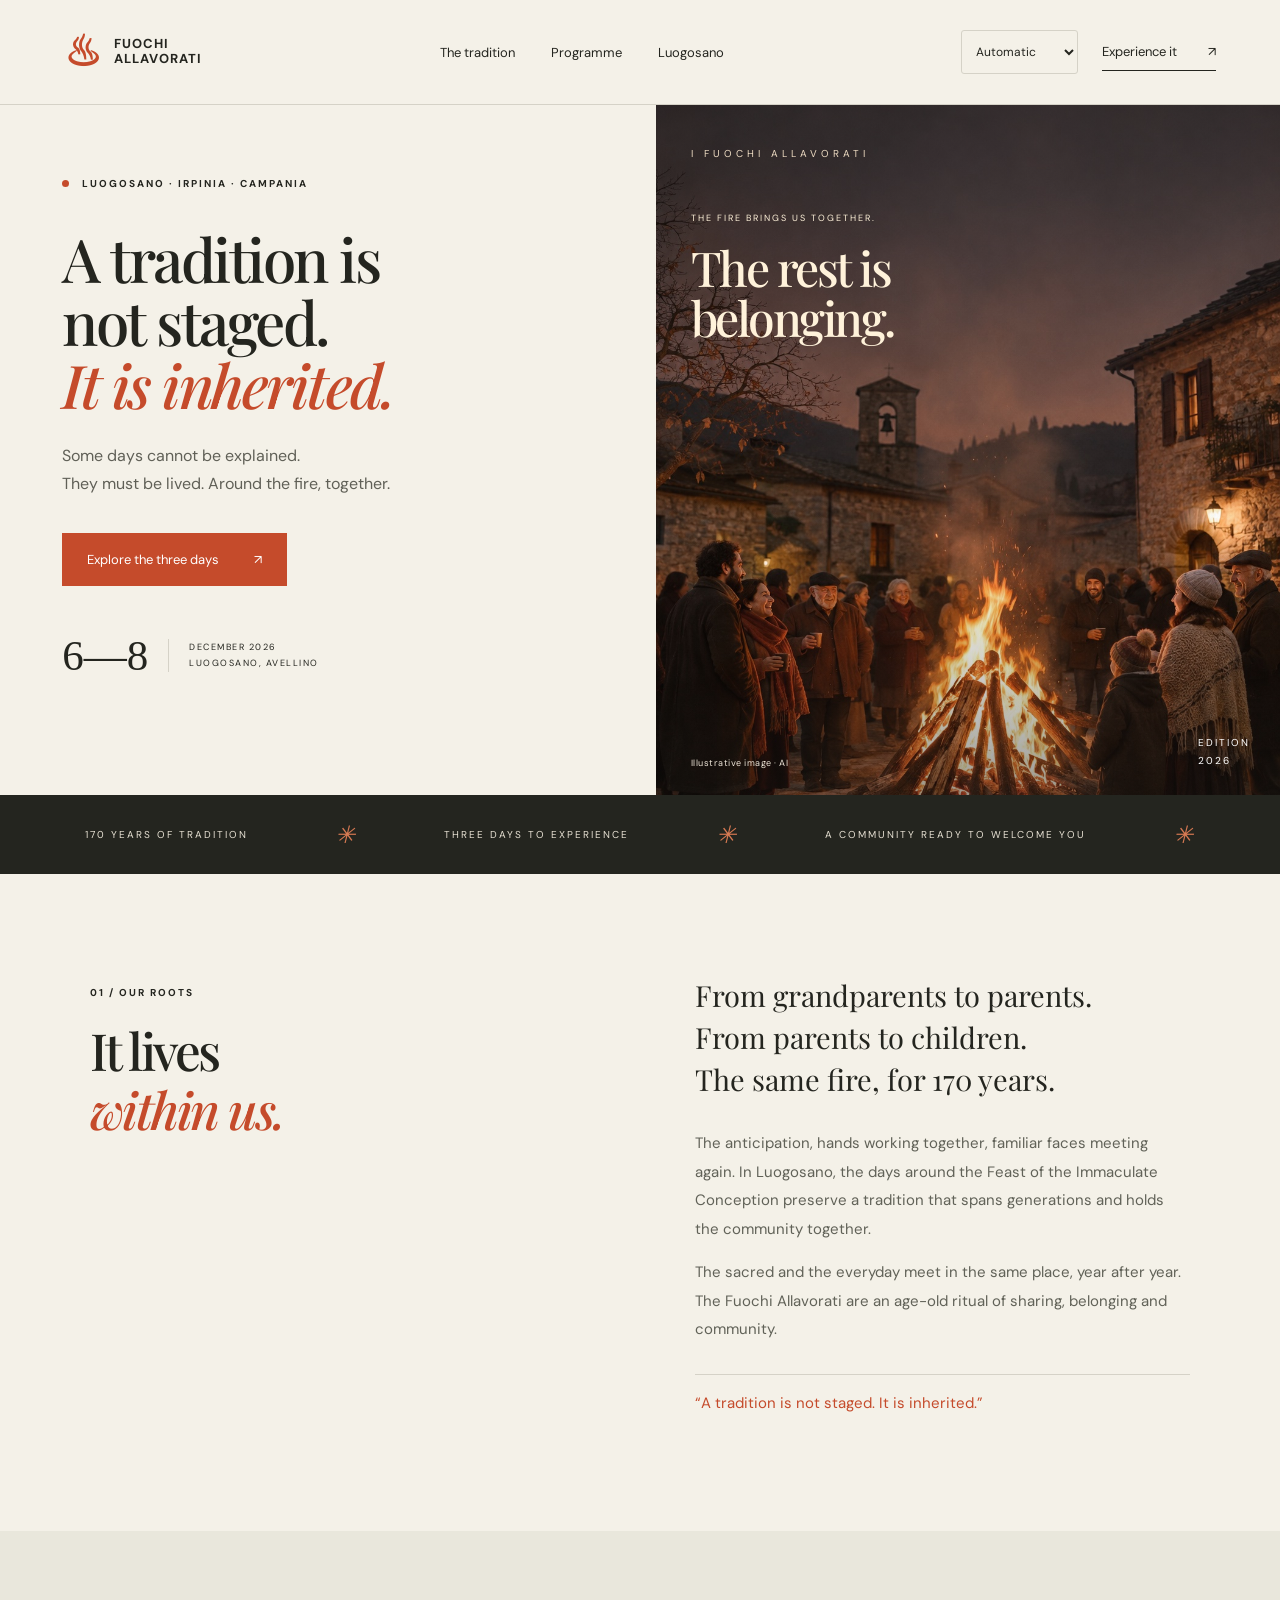
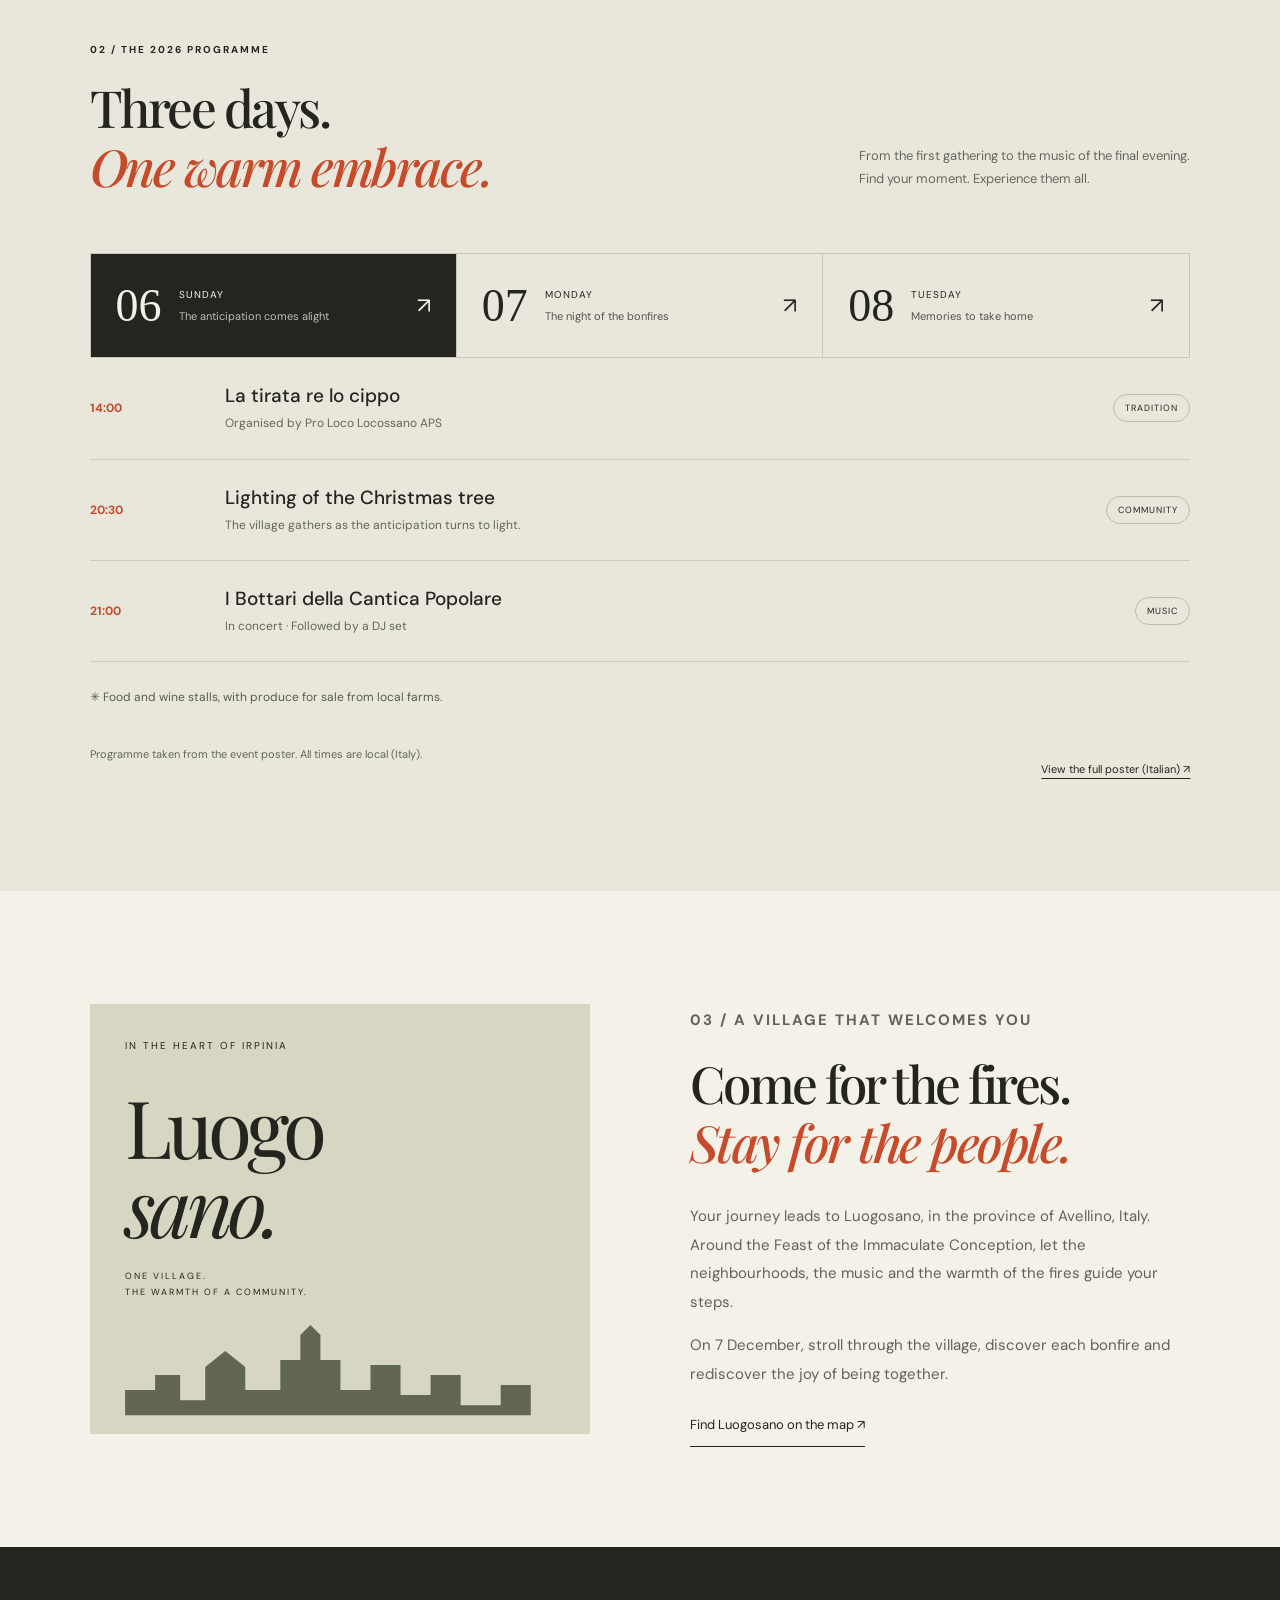
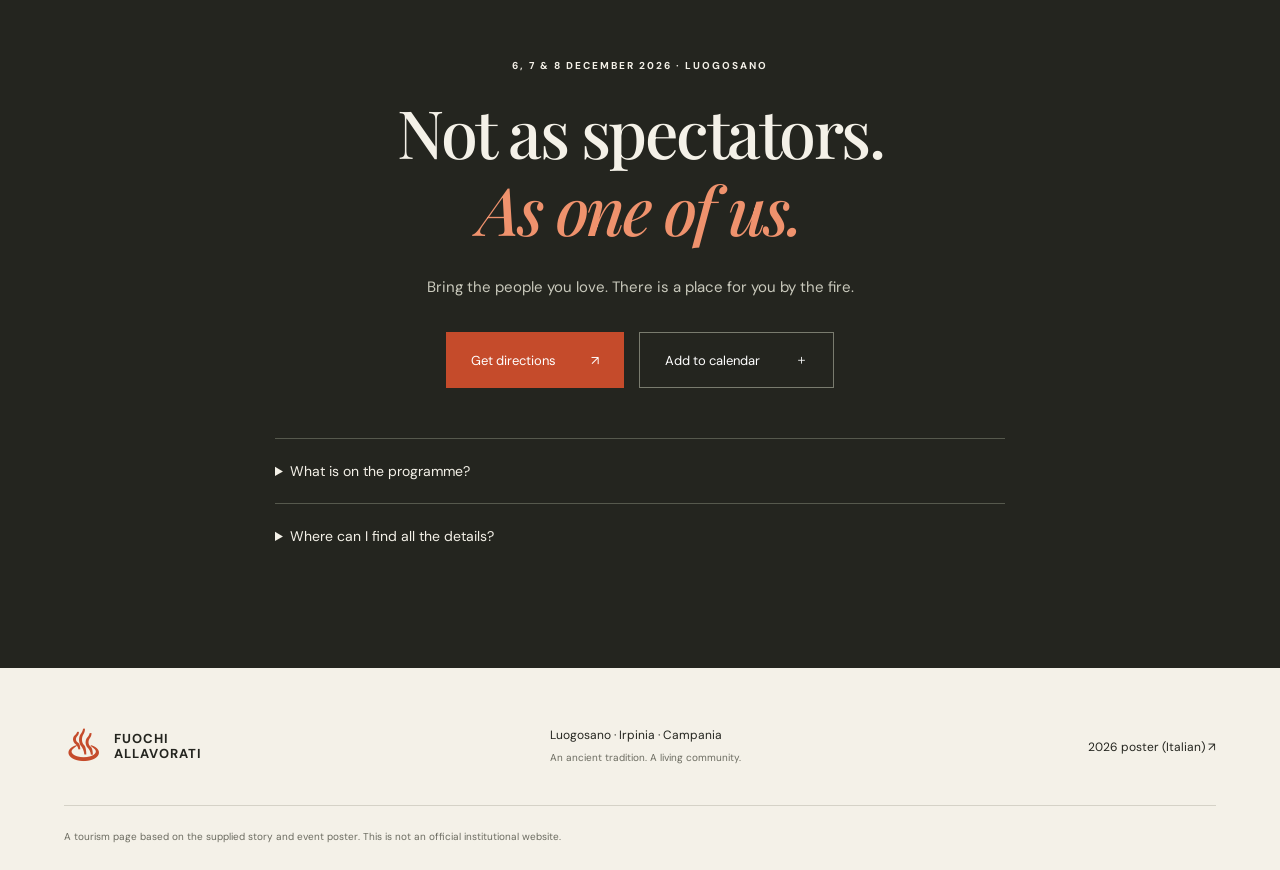
==== index.html @ 6f750cdb "Add complete bilingual Fuochi Allavorati website" ====
<!doctype html>
<html lang="it">
<head>
<meta charset="UTF-8"><meta name="viewport" content="width=device-width,initial-scale=1">
<title>Fuochi Allavorati — Luogosano, 6–8 dicembre 2026</title>
<meta name="description" content="Non da spettatori. Da parte di noi. Vivi i Fuochi Allavorati a Luogosano, dal 6 all’8 dicembre 2026. Scopri il rito e il programma.">
<meta name="theme-color" content="#201f19">
<link rel="stylesheet" href="style.css">
</head>
<body>
<a class="skip" href="#programma">Vai al programma</a>
<header><a class="brand" href="#" aria-label="Fuochi Allavorati, inizio"><span class="flame">♨</span><span>FUOCHI<br>ALLAVORATI</span></a><nav aria-label="Navigazione principale"><a href="#rito">Il rito</a><a href="#programma">Il programma</a><a href="#luogosano">Luogosano</a></nav><div class="header-actions"><label class="language-label"><span class="sr-only">Lingua del sito</span><select id="language" aria-label="Lingua del sito"><option value="auto">Automatico</option><option value="it" lang="it">Italiano</option><option value="en" lang="en">English</option></select></label><a class="nav-cta" href="#visita">Vieni a viverli <span>↗</span></a></div></header>
<main>
<section class="hero">
<div class="hero-copy"><p class="eyebrow"><span class="dot"></span> LUOGOSANO · IRPINIA · CAMPANIA</p><h1>Un rito non<br>si organizza.<br><em>Si eredita.</em></h1><p class="intro">Ci sono giorni che non si spiegano.<br>Si vivono. Intorno al fuoco, insieme.</p><a class="button" href="#programma">Scopri i tre giorni <span>↗</span></a><div class="hero-date"><b>6—8</b><span>DICEMBRE 2026<br>LUOGOSANO, AVELLINO</span></div></div>
<div class="hero-art" role="img" aria-label="Scena evocativa generata con IA: una comunità riunita intorno a un falò al crepuscolo"><div class="art-image"></div><div class="art-shade"></div><span class="art-label">I FUOCHI ALLAVORATI</span><div class="art-caption"><span>IL FUOCO CI RIUNISCE.</span><p>Il resto è<br>appartenenza.</p></div><span class="art-credit">Immagine evocativa · IA</span><span class="art-number">EDIZIONE<br>2026</span></div>
</section>
<div class="ribbon"><span>170 ANNI DI TRADIZIONE</span><i>✳</i><span>TRE GIORNI DA VIVERE</span><i>✳</i><span>UNA COMUNITÀ CHE TI ASPETTA</span><i>✳</i></div>
<section class="story section" id="rito"><div><p class="eyebrow">01 / LE NOSTRE RADICI</p><h2>È scritto<br><em>dentro di noi.</em></h2></div><div class="story-text"><p class="lead">Dai nonni ai padri.<br>Dai padri ai figli.<br>Da 170 anni, lo stesso fuoco.</p><p>L’attesa, le mani che lavorano insieme, gli sguardi che si ritrovano. A Luogosano, i giorni dell’Immacolata custodiscono un rito che attraversa le generazioni e tiene unita la comunità.</p><p>Sacro e profano si incontrano, ogni anno, nello stesso posto. I Fuochi Allavorati sono un rituale antico di condivisione, di appartenenza, di comunità.</p><blockquote>«Un rito non si organizza. Si eredita.»</blockquote></div></section>
<section class="program section" id="programma"><div class="section-head"><div><p class="eyebrow">02 / IL PROGRAMMA 2026</p><h2>Tre giorni.<br><em>Un solo abbraccio.</em></h2></div><p>Dal primo gesto alla musica dell’ultima sera.<br>Trova il tuo momento, vivili tutti.</p></div>
<div class="tabs" role="tablist" aria-label="Giorni del programma"><button role="tab" aria-selected="true" id="tab-6" aria-controls="day-6" tabindex="0" data-day="6"><b>06</b><span>DOMENICA<br><small>L’attesa si accende</small></span><i>↗</i></button><button role="tab" aria-selected="false" id="tab-7" aria-controls="day-7" tabindex="-1" data-day="7"><b>07</b><span>LUNEDÌ<br><small>La notte dei fuochi</small></span><i>↗</i></button><button role="tab" aria-selected="false" id="tab-8" aria-controls="day-8" tabindex="-1" data-day="8"><b>08</b><span>MARTEDÌ<br><small>Ricordi da portare via</small></span><i>↗</i></button></div>
<div class="day" id="day-6" role="tabpanel" aria-labelledby="tab-6"><div class="event"><time>14:00</time><div><h3>La tirata re lo cippo</h3><p>A cura della Pro Loco Locossano APS</p></div><span>TRADIZIONE</span></div><div class="event"><time>20:30</time><div><h3>Accensione dell’Albero</h3><p>Il paese si ritrova, l’attesa si fa luce.</p></div><span>COMUNITÀ</span></div><div class="event"><time>21:00</time><div><h3>I Bottari della Cantica Popolare</h3><p>In concerto · A seguire DJ set</p></div><span>MUSICA</span></div><p class="program-note">✳ Stand enogastronomici e punti vendita delle aziende agricole del territorio.</p></div>
<div class="day" id="day-7" role="tabpanel" aria-labelledby="tab-7" hidden><div class="event"><time>LA SERA</time><div><h3>La notte dei fuochi</h3><p>Per tutta la serata fuochi accesi nei rioni. Passeggia per il paese e scoprili, uno per uno.</p></div><span>IL RITO</span></div><div class="event"><time>ITINERANTE</time><div><h3>La musica incontra il fuoco</h3><p>Due gruppi di musica popolare itinerante tra i fuochi.</p></div><span>MUSICA</span></div></div>
<div class="day" id="day-8" role="tabpanel" aria-labelledby="tab-8" hidden><div class="event"><time>NELLA GIORNATA</time><div><h3>Contest fotografico sui Fuochi Allavorati</h3><p>A cura della Pro Loco Luogosano APS · Orario non indicato in locandina.</p></div><span>FOTOGRAFIA</span></div><div class="event"><time>18:30</time><div><h3>Musica live</h3><p>Piazza A. De Gasperi</p></div><span>MUSICA</span></div></div>
<div class="program-bottom"><span>Programma tratto dalla locandina dell’evento.</span><a href="fuochi.jpg" target="_blank" rel="noopener">Guarda la locandina completa ↗</a></div></section>
<section class="place section" id="luogosano"><div class="place-mark"><span>NEL CUORE DELL’IRPINIA</span><div>Luogo<span>sano.</span></div><p>UN PAESE.<br>IL CALORE DI UNA COMUNITÀ.</p><svg viewBox="0 0 500 110" aria-hidden="true"><path d="M0 90L35 90 35 65 65 65 65 50 90 50 90 75 115 75 115 42 135 26 155 42 155 65 190 65 190 35 210 35 210 10 220 0 230 10 230 35 250 35 250 65 280 65 280 40 310 40 310 70 340 70 340 50 370 50 370 80 410 80 410 60 440 60 440 90 500 90"/></svg></div><div><p class="eyebrow">03 / IL PAESE CHE TI ACCOGLIE</p><h2>Vieni per i fuochi.<br><em>Resta per noi.</em></h2><p>Il tuo viaggio ha una destinazione: Luogosano, in provincia di Avellino. Nei giorni dell’Immacolata, lascia che siano i rioni, la musica e il calore dei fuochi a guidare i tuoi passi.</p><p>Il 7 dicembre passeggia per il paese, incontra i fuochi uno per uno e ritrova il piacere di stare insieme.</p><a class="text-link" href="https://www.google.com/maps/search/?api=1&query=Luogosano+Avellino+Italia" target="_blank" rel="noopener">Trova Luogosano sulla mappa ↗</a></div></section>
<section class="visit section" id="visita"><p class="eyebrow">6, 7 E 8 DICEMBRE 2026 · LUOGOSANO</p><h2>Non da spettatori.<br><em>Da parte di noi.</em></h2><p>Porta chi ami. Al fuoco, c’è posto anche per te.</p><div class="visit-actions"><a class="button" href="https://www.google.com/maps/dir/?api=1&destination=Luogosano+Avellino+Italia" target="_blank" rel="noopener">Come arrivare <span>↗</span></a><a class="button secondary" href="fuochi-allavorati.ics" download>Aggiungi al calendario <span>＋</span></a></div><details><summary>Cosa trovo nel programma?</summary><p>Il 6 dicembre: tirata re lo cippo, accensione dell’Albero, concerto, DJ set e stand enogastronomici. Il 7: fuochi nei rioni e musica itinerante. L’8: contest fotografico e musica live alle 18:30 in Piazza A. De Gasperi.</p></details><details><summary>Dove posso leggere tutti i dettagli?</summary><p>Consulta la <a href="fuochi.jpg" target="_blank" rel="noopener">locandina completa</a>. Indicazioni su parcheggi, accessibilità, eventuali costi e modalità del contest non sono riportate nel materiale disponibile.</p></details></section>
</main><footer><a class="brand" href="#"><span class="flame">♨</span><span>FUOCHI<br>ALLAVORATI</span></a><p>Luogosano · Irpinia · Campania<br><small>Un rito antico. Una comunità viva.</small></p><a href="fuochi.jpg" target="_blank" rel="noopener">Locandina 2026 ↗</a><small class="credits">Pagina di promozione turistica basata sul racconto e sulla locandina forniti. Non è un sito istituzionale.</small></footer>
<script src="i18n.js"></script><script src="app.js"></script></body></html>
---- style.css ----
@import url('https://fonts.googleapis.com/css2?family=DM+Sans:wght@400;500;600;700&family=Playfair+Display:ital,wght@0,500;0,600;0,700;1,500;1,600&display=swap');
:root{--paper:#f4f1e8;--ink:#24251f;--orange:#c54b2b;--line:#d5d2c7}*{box-sizing:border-box}html{scroll-behavior:smooth;scroll-padding-top:30px}body{margin:0;background:var(--paper);color:var(--ink);font-family:'DM Sans',sans-serif}a{color:inherit;text-decoration:none}button{font:inherit}a,button,summary{-webkit-tap-highlight-color:transparent}a:focus-visible,button:focus-visible,summary:focus-visible{outline:3px solid var(--orange);outline-offset:6px}header{height:105px;padding:0 5%;display:flex;align-items:center;justify-content:space-between;border-bottom:1px solid var(--line)}.brand{display:flex;gap:11px;align-items:center;font-size:13px;font-weight:700;line-height:1.15;letter-spacing:1px}.flame{font-size:42px;font-family:serif;color:var(--orange)}nav{display:flex;gap:36px;font-size:13px}.nav-cta{font-size:13px;border-bottom:1px solid var(--ink);padding:10px 0}.nav-cta span{margin-left:28px}.hero{display:grid;grid-template-columns:1.05fr 1fr;min-height:690px}.hero-copy{padding:60px 8% 35px 9.5%}.eyebrow{font-size:10px;letter-spacing:2px;font-weight:700;line-height:1.7}.dot{display:inline-block;width:7px;height:7px;background:var(--orange);border-radius:50%;margin-right:9px}h1,h2,.art-caption p{font-family:'Playfair Display',Georgia,serif;font-weight:500;letter-spacing:-2.5px}h1{font-size:clamp(55px,5.5vw,86px);line-height:1.05;margin:35px 0 26px}em{font-weight:500;color:var(--orange)}.intro{font-size:16px;line-height:1.7;color:#606057}.button{display:inline-flex;justify-content:space-between;align-items:center;gap:35px;background:var(--orange);color:#fff;padding:18px 25px;font-size:13px;margin-top:20px;transition:background .2s,transform .2s}.button:hover{background:#a63c21;transform:translateY(-2px)}.hero-date{display:flex;gap:20px;align-items:center;margin-top:48px}.hero-date b{font-family:Georgia,serif;font-weight:400;font-size:43px;line-height:1}.hero-date span{font-size:9px;letter-spacing:1.5px;line-height:1.8;border-left:1px solid var(--line);padding-left:20px}.hero-art{position:relative;overflow:hidden;background:#1b0808;min-height:650px}.art-image{position:absolute;inset:0;background-image:url('fuochi.jpg');background-size:auto 180%;background-position:100% 85%;transform:scale(1.04)}.art-shade{position:absolute;inset:0;background:linear-gradient(180deg,rgba(22,8,5,.94) 0%,rgba(22,8,5,.2) 38%,transparent 60%,rgba(22,8,5,.7) 100%)}.art-label{position:absolute;top:42px;left:35px;color:#eddbc2;letter-spacing:4px;font-size:10px}.art-caption{position:absolute;top:100px;left:35px;color:#fff2da}.art-caption>span{font-size:9px;letter-spacing:2px}.art-caption p{font-size:48px;line-height:1.05;margin:16px 0}.art-number{position:absolute;bottom:30px;right:30px;font-size:10px;line-height:1.8;letter-spacing:2px;color:#fff}.ribbon{background:var(--ink);color:#e7e1d3;display:flex;justify-content:space-around;align-items:center;padding:24px 4%;font-size:10px;letter-spacing:2px;gap:20px}.ribbon i{font-size:24px;color:#d87a53}.section{padding:100px 7%}h2{font-size:clamp(40px,4vw,60px);line-height:1.15;margin:20px 0 30px}.story{display:grid;grid-template-columns:1fr 1fr;gap:10%}.story-text{max-width:530px}.story-text p,.place p{font-size:15px;line-height:1.9;color:#616258}.story-text .lead{font-family:'Playfair Display',Georgia,serif;font-size:29px;line-height:1.45;color:var(--ink);margin-top:0}blockquote{font-size:15px;margin:30px 0 0;padding:18px 0;border-top:1px solid var(--line);color:var(--orange)}.program{background:#e9e7dc}.section-head{display:flex;justify-content:space-between;align-items:flex-end;gap:30px}.section-head>p{font-size:13px;line-height:1.8;color:#66685e;margin-bottom:35px}.tabs{display:grid;grid-template-columns:repeat(3,1fr);margin-top:28px;border:1px solid #c9c9bb}.tabs button{cursor:pointer;border:0;border-right:1px solid #c9c9bb;background:transparent;display:flex;text-align:left;align-items:center;padding:25px;gap:17px;color:var(--ink)}.tabs button:last-child{border-right:0}.tabs button[aria-selected=true]{background:var(--ink);color:var(--paper)}.tabs b{font-family:Georgia,serif;font-size:46px;font-weight:400}.tabs span{font-size:10px;line-height:2;letter-spacing:1px}.tabs small{font-size:11px;letter-spacing:0;opacity:.75}.tabs i{margin-left:auto;font-style:normal;font-size:22px}.day{min-height:315px}.event{display:grid;grid-template-columns:110px 1fr auto;gap:25px;padding:25px 0;border-bottom:1px solid #cbcec1;align-items:center}.event time{font-size:12px;color:var(--orange);font-weight:700}.event h3{font-size:19px;font-weight:500;margin:0 0 6px}.event p{font-size:12px;color:#62665a;margin:0;line-height:1.6}.event>span{font-size:9px;letter-spacing:1px;border:1px solid #babdad;padding:7px 11px;border-radius:30px}.program-note{font-size:12px;padding:15px 0;color:#555d4d}.program-bottom{display:flex;justify-content:space-between;font-size:11px;gap:20px;padding-top:15px;color:#62665a}.program-bottom a{color:var(--ink);text-decoration:underline;text-underline-offset:5px}.place{display:grid;grid-template-columns:1fr 1fr;gap:9%;align-items:center}.place-mark{background:#d6d6c3;padding:35px 35px 0;min-height:390px;display:flex;flex-direction:column;overflow:hidden}.place-mark>span{font-size:10px;letter-spacing:2px}.place-mark>div{font-family:'Playfair Display',Georgia,serif;font-size:80px;letter-spacing:-5px;line-height:.98;margin:35px 0 15px}.place-mark>div span{display:block;font-style:italic}.place-mark p{font-size:9px;line-height:1.8;letter-spacing:2px;color:var(--ink)}.place-mark svg{width:calc(100% + 70px);margin:15px -35px -1px;fill:#606650}.text-link{display:inline-block;font-size:13px;border-bottom:1px solid;padding:12px 0}.visit{background:var(--ink);color:var(--paper);text-align:center}.visit h2{font-size:clamp(45px,5.2vw,75px)}.visit h2 em{color:#ef926d}.visit>p:not(.eyebrow){font-size:15px;color:#c9c9bc}.visit-actions{display:flex;justify-content:center;gap:15px;margin-bottom:50px}.secondary{background:transparent;border:1px solid #797b6e}.secondary:hover{background:#3f4137}details{text-align:left;max-width:730px;margin:auto;border-top:1px solid #56594d;padding:20px 0}summary{cursor:pointer;font-size:14px}details p{font-size:13px;line-height:1.8;color:#c9c9bc}details a{text-decoration:underline}footer{padding:45px 5% 25px;display:flex;align-items:center;justify-content:space-between;flex-wrap:wrap;gap:25px}footer p{font-size:12px;line-height:1.8}footer small{color:#6b6b60;font-size:10px}footer>a:last-of-type{font-size:12px}.credits{flex-basis:100%;border-top:1px solid var(--line);padding-top:22px}.skip{position:absolute;top:-100px}.skip:focus{top:5px;z-index:10;background:white;padding:15px}[hidden]{display:none!important}@media(min-width:1600px){body{max-width:1600px;margin:auto}}@media(max-width:850px){header{height:85px}nav{gap:17px}.hero-copy{padding-top:40px}.hero-art{min-height:620px}.art-image{background-size:auto 155%}.art-caption p{font-size:37px}.section{padding:70px 6%}.tabs button{padding:18px 12px;gap:10px}.tabs b{font-size:34px}.tabs i{display:none}.place-mark>div{font-size:62px}.section-head>p{max-width:220px}.event{grid-template-columns:95px 1fr auto}}@media(max-width:600px){header{height:78px}.brand{font-size:10px}.flame{font-size:32px}nav{gap:15px;font-size:11px}nav a:last-child{display:none}.nav-cta{font-size:11px}.nav-cta span{margin-left:5px}.hero{grid-template-columns:1fr}.hero-copy{padding:35px 6%}.hero h1{font-size:61px;margin-top:23px}.hero-date{margin-top:30px}.hero-art{min-height:440px}.art-image{background-size:auto 245%;background-position:100% 84%}.art-label{top:25px;left:25px}.art-caption{top:65px;left:25px}.art-caption p{font-size:39px}.ribbon{flex-wrap:wrap;font-size:8px;gap:13px;padding:18px}.ribbon span:last-of-type,.ribbon i:last-child{display:none}.ribbon i{font-size:17px}.story,.place{grid-template-columns:1fr;gap:25px}.section{padding:55px 6%}.story-text .lead{font-size:26px}.section-head{display:block}.section-head>p{max-width:none;margin-bottom:20px}.tabs button{display:block;padding:13px 9px}.tabs b{display:block;font-size:32px}.tabs span{font-size:8px;letter-spacing:.5px}.tabs small{font-size:9px;line-height:1.4;display:inline-block}.event{grid-template-columns:75px 1fr;gap:14px}.event time{font-size:10px}.event h3{font-size:17px}.event>span{display:none}.program-bottom{display:block;line-height:2.5}.day{min-height:340px}.place-mark{min-height:350px}.place-mark>div{font-size:80px}.visit-actions{flex-direction:column;gap:0;align-items:center}.visit-actions .button{width:260px;margin-top:15px}.visit h2{font-size:43px}footer{gap:20px}footer p{font-size:10px}}@media(prefers-reduced-motion:reduce){html{scroll-behavior:auto}*{transition:none!important}}
/* Isola visivamente il fuoco nella parte fotografica della locandina. */
.art-image{inset:20% 0 0;background-size:auto 300%;background-position:100% 85%}.art-shade{background:linear-gradient(180deg,#1b0808 0%,rgba(27,8,8,.96) 20%,rgba(27,8,8,.25) 51%,transparent 72%,rgba(27,8,8,.45) 100%)}
@media(max-width:600px){.art-image{inset:0;background-size:auto 300%;background-position:100% 85%}}
/* Language control and touch-first responsive refinements. */
.sr-only{position:absolute;width:1px;height:1px;padding:0;margin:-1px;overflow:hidden;clip:rect(0,0,0,0);white-space:nowrap;border:0}
.header-actions{display:flex;align-items:center;gap:24px}.language-label select{font:inherit;font-size:12px;color:var(--ink);background:transparent;border:1px solid var(--line);border-radius:3px;min-height:44px;max-width:145px;padding:8px 25px 8px 10px;cursor:pointer}.language-label select:focus-visible{outline:3px solid var(--orange);outline-offset:3px}
header nav a{display:inline-flex;align-items:center;min-height:44px}.hero-copy,.hero-art,.story>div,.place>div{min-width:0}html[lang=en] h1{font-size:clamp(48px,4.7vw,73px)}.event time{overflow-wrap:anywhere}.event h3,.event p{overflow-wrap:break-word}.tabs button{min-height:92px}.tabs span{min-width:0}.program-bottom a,.text-link{min-height:44px;display:inline-flex;align-items:center}summary{min-height:44px;align-content:center}details{padding:10px 0}.credits{line-height:1.7}
@media(max-width:1050px){header{padding:0 4%;gap:18px}header nav{gap:20px}.header-actions{gap:15px}.hero-copy{padding-left:8%;padding-right:6%}.nav-cta span{margin-left:8px}.tabs button{padding:20px 14px}.tabs small{line-height:1.4;display:inline-block}.section-head>p{max-width:270px}}
@media(max-width:760px){header{height:auto;min-height:112px;display:grid;grid-template-columns:1fr auto;gap:0 12px;padding:12px 5% 0}header>.brand{grid-column:1;grid-row:1}header nav{grid-column:1 / -1;grid-row:2;justify-content:space-between;border-top:1px solid var(--line);margin-top:10px;gap:12px}header nav a{font-size:12px}header nav a:last-child{display:inline-flex}.header-actions{grid-column:2;grid-row:1}.header-actions .nav-cta{display:none}.language-label select{font-size:12px;max-width:145px}.hero{grid-template-columns:1fr}.hero-copy{padding:35px 6% 38px}.hero h1,html[lang=en] .hero h1{font-size:clamp(42px,8.7vw,65px);letter-spacing:-2px;margin-top:24px}.hero-art{min-height:400px}.art-image{inset:0;background-size:auto 300%;background-position:100% 85%}.art-caption{top:60px;left:6%}.art-label{left:6%;top:25px}.art-caption p{font-size:38px}.hero-date{margin-top:30px}.hero .button{min-height:52px}.intro{font-size:16px}.ribbon{font-size:9px;letter-spacing:1px}.story,.place{grid-template-columns:1fr;gap:25px}.section-head{display:block}.section-head>p{max-width:none}.place-mark{max-width:100%}.visit h2{font-size:clamp(36px,7vw,52px)}}
@media(max-width:600px){.hero-art{min-height:370px}.section{padding:52px 6%}h2{font-size:clamp(34px,8.5vw,48px);letter-spacing:-1.5px}.tabs button{padding:14px 8px;min-height:130px}.tabs span{font-size:9px;letter-spacing:.2px}.tabs small{font-size:11px;line-height:1.4;min-height:32px;margin-top:5px}.tabs b{font-size:32px}.event{grid-template-columns:72px minmax(0,1fr);gap:12px;padding:23px 0}.event p{font-size:14px;line-height:1.6}.event h3{font-size:18px;line-height:1.35}.event time{font-size:11px}.program-note{font-size:13px;line-height:1.7}.program-bottom{font-size:12px;line-height:1.7}.day{min-height:0}.story-text p,.place p{font-size:16px;line-height:1.8}.place-mark p{font-size:10px}.visit-actions .button{width:100%;max-width:350px;min-height:52px}.visit-actions{margin-bottom:35px}.visit>p:not(.eyebrow){line-height:1.7}summary{font-size:15px;line-height:1.5;padding:8px 0}details p{font-size:14px}footer>a:last-of-type{min-height:44px;display:flex;align-items:center}footer p{font-size:12px}.credits{font-size:11px}.art-number{bottom:22px}.hero-date span{font-size:10px}}
@media(max-width:360px){.hero h1,html[lang=en] .hero h1{font-size:40px}.ribbon{font-size:8px;gap:8px}.ribbon i{font-size:14px}.tabs small{font-size:10px}.tabs button{padding:12px 6px}.place-mark>div{font-size:68px}.art-caption p{font-size:34px}}
@media(max-width:600px){.program-bottom a{display:flex;width:fit-content;margin-top:8px}}
/* A dedicated, calm hero image replaces the enlarged event-poster crop. */
.hero-art{background:#292622}.art-image{inset:0;background-image:url('falo-comunita.jpg');background-size:cover;background-position:50% 70%;transform:none}.art-shade{background:linear-gradient(180deg,rgba(22,20,17,.38),rgba(22,20,17,.08) 43%,transparent 65%,rgba(22,20,17,.42))}.art-credit{position:absolute;bottom:25px;left:35px;color:#eee5d8;font-size:9px;letter-spacing:.5px;max-width:65%;line-height:1.5}.art-number{bottom:25px}
@media(max-width:760px){.hero-art{min-height:460px}.art-image{background-position:50% 83%}.art-shade{background:linear-gradient(180deg,rgba(22,20,17,.60),rgba(22,20,17,.10) 42%,transparent 65%,rgba(22,20,17,.45))}.art-credit{left:6%;bottom:20px}.art-number{bottom:20px}.art-caption{top:60px}.art-caption p{font-size:34px}}
@media(max-width:360px){.hero-art{min-height:420px}.art-caption p{font-size:31px}}
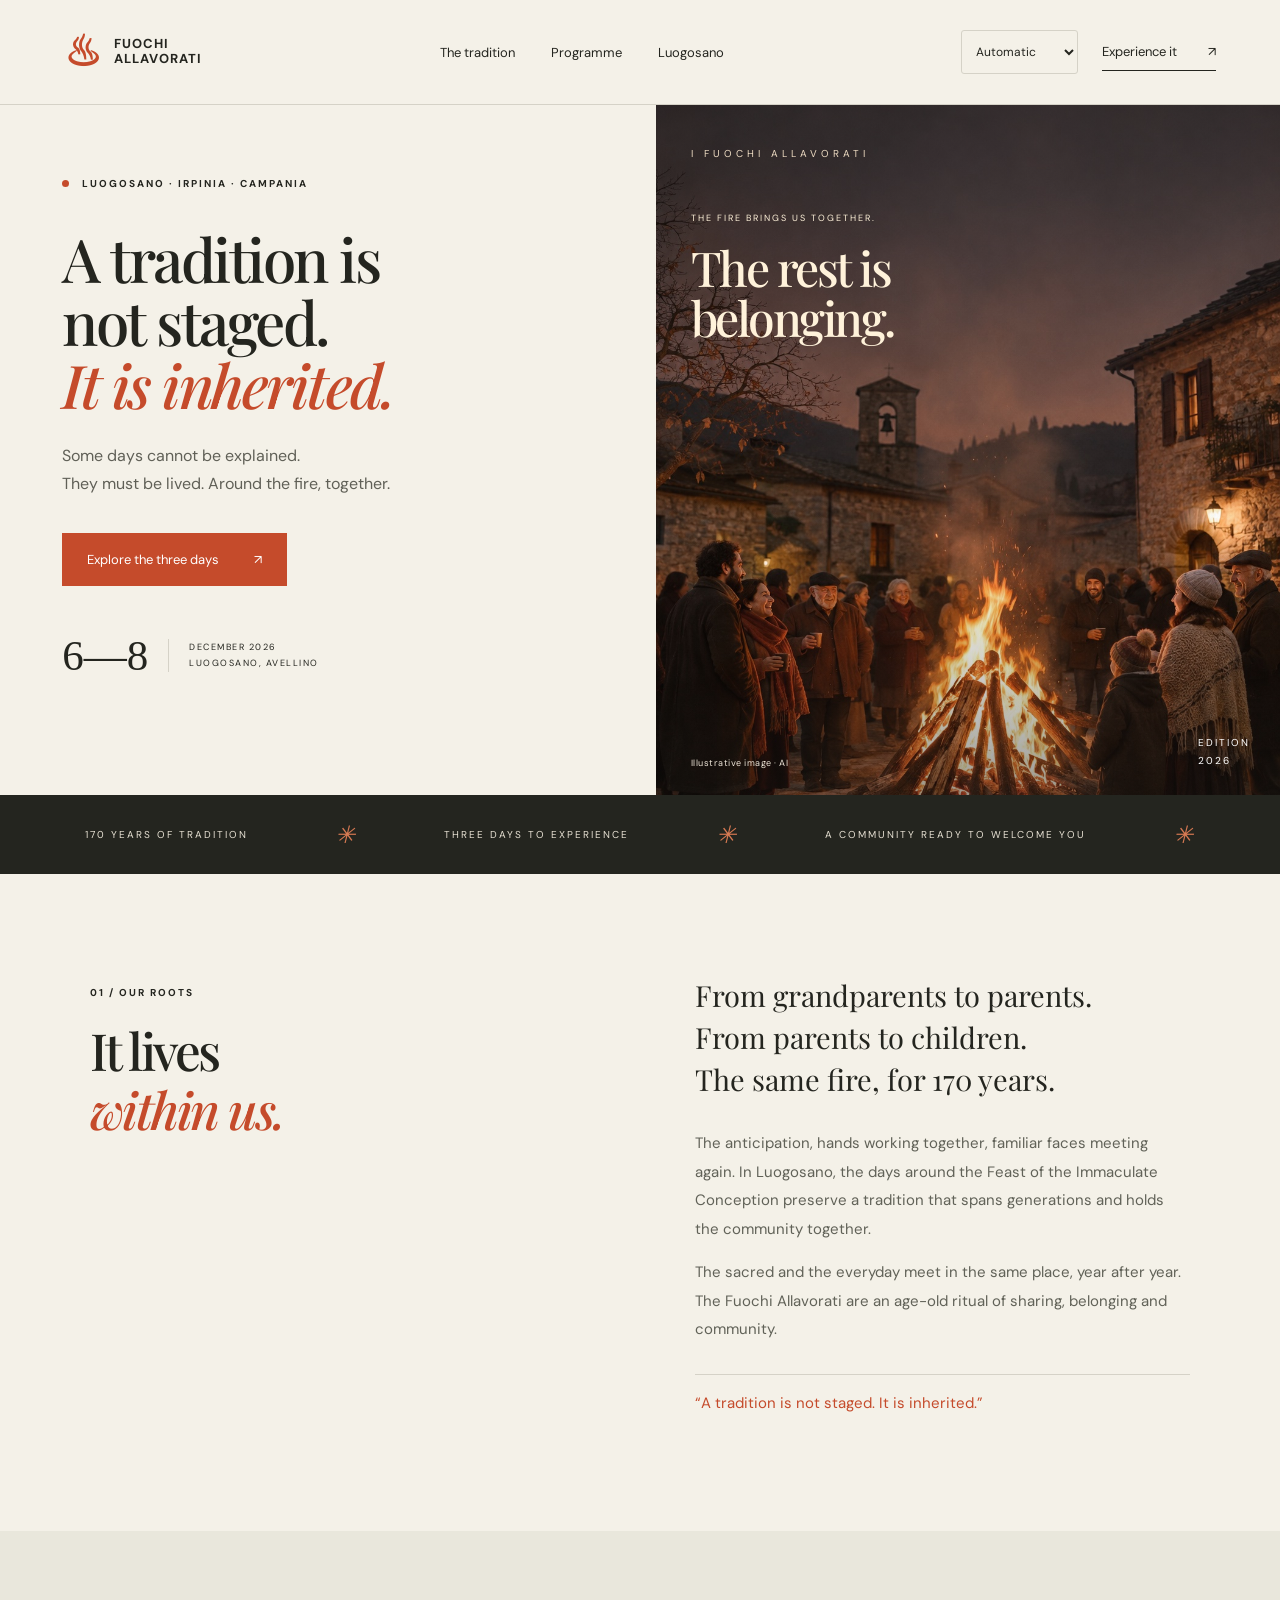
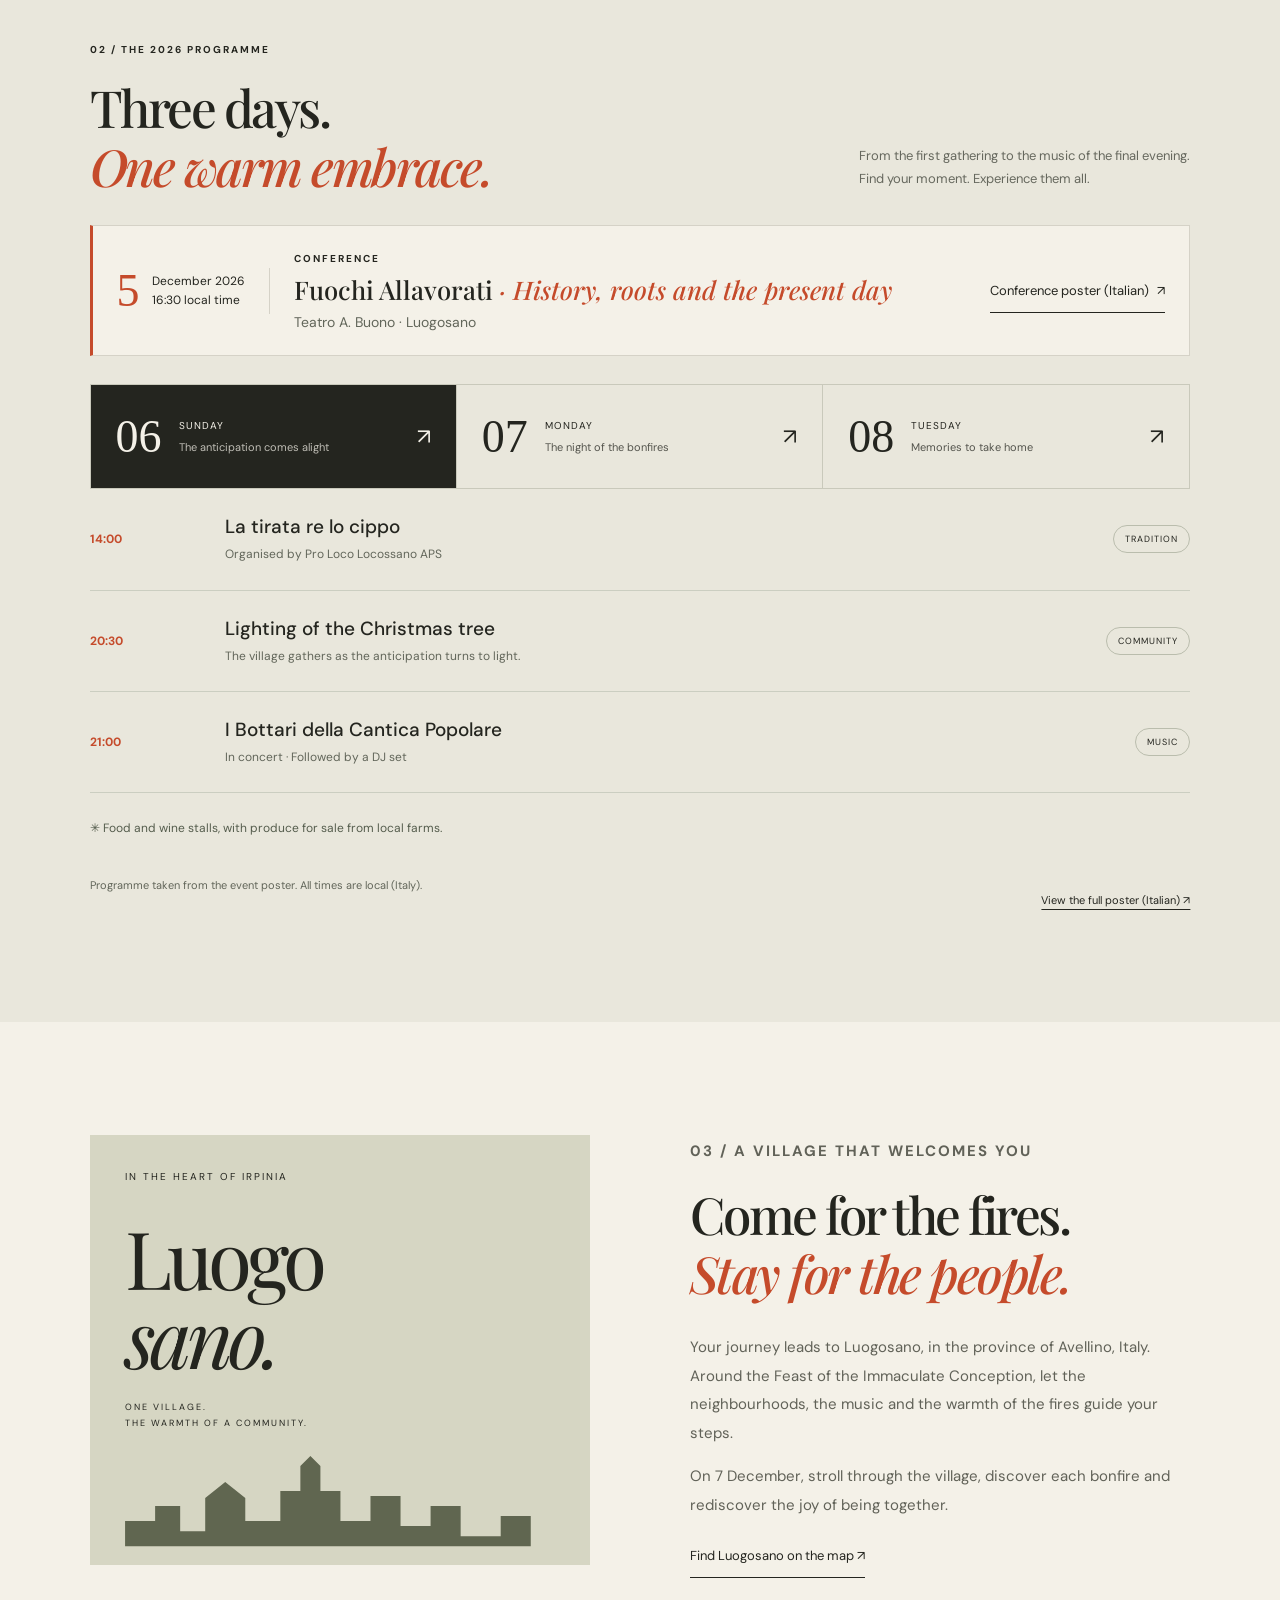
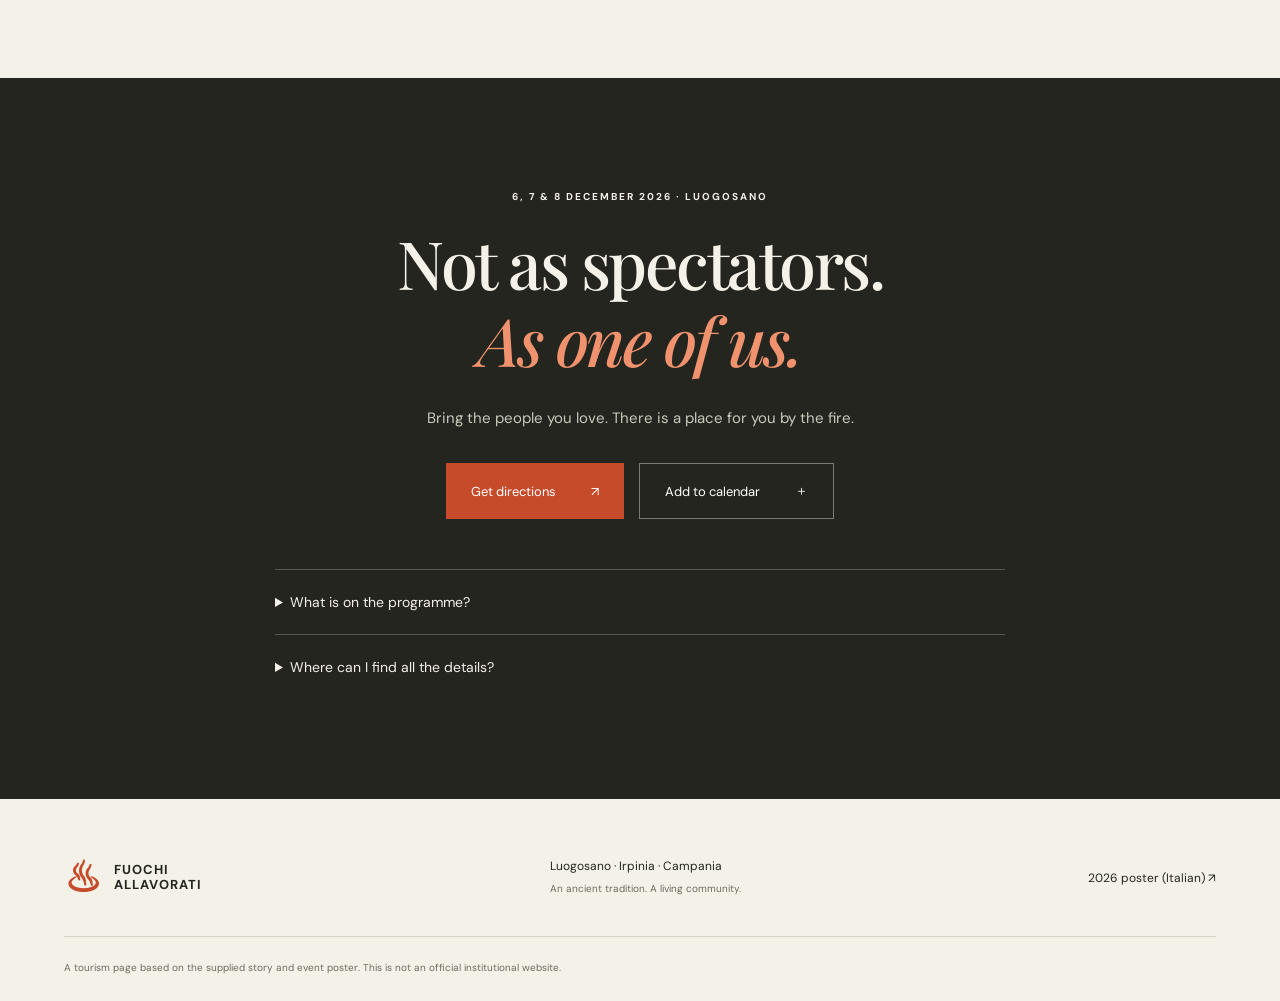
==== commit faed6543: "add convegno" ====
--- a/index.html
+++ b/index.html
@@ -18,6 +18,18 @@
 <div class="ribbon"><span>170 ANNI DI TRADIZIONE</span><i>✳</i><span>TRE GIORNI DA VIVERE</span><i>✳</i><span>UNA COMUNITÀ CHE TI ASPETTA</span><i>✳</i></div>
 <section class="story section" id="rito"><div><p class="eyebrow">01 / LE NOSTRE RADICI</p><h2>È scritto<br><em>dentro di noi.</em></h2></div><div class="story-text"><p class="lead">Dai nonni ai padri.<br>Dai padri ai figli.<br>Da 170 anni, lo stesso fuoco.</p><p>L’attesa, le mani che lavorano insieme, gli sguardi che si ritrovano. A Luogosano, i giorni dell’Immacolata custodiscono un rito che attraversa le generazioni e tiene unita la comunità.</p><p>Sacro e profano si incontrano, ogni anno, nello stesso posto. I Fuochi Allavorati sono un rituale antico di condivisione, di appartenenza, di comunità.</p><blockquote>«Un rito non si organizza. Si eredita.»</blockquote></div></section>
 <section class="program section" id="programma"><div class="section-head"><div><p class="eyebrow">02 / IL PROGRAMMA 2026</p><h2>Tre giorni.<br><em>Un solo abbraccio.</em></h2></div><p>Dal primo gesto alla musica dell’ultima sera.<br>Trova il tuo momento, vivili tutti.</p></div>
+<article class="conference" aria-labelledby="convegno">
+  <time class="conference-date" datetime="2026-12-05T16:30:00+01:00">
+    <span class="conference-day">5</span>
+    <span><span>Dicembre 2026</span><br><span>Ore 16:30</span></span>
+  </time>
+  <div>
+    <p class="eyebrow">CONVEGNO</p>
+    <h3 id="convegno">Fuochi Allavorati <em>· <span>Storia, radici e contemporaneità</span></em></h3>
+    <p class="conference-venue">Teatro A. Buono · Luogosano</p>
+  </div>
+  <a class="text-link" href="convegno.jpg" target="_blank" rel="noopener">Locandina del convegno <span aria-hidden="true">↗</span></a>
+</article>
 <div class="tabs" role="tablist" aria-label="Giorni del programma"><button role="tab" aria-selected="true" id="tab-6" aria-controls="day-6" tabindex="0" data-day="6"><b>06</b><span>DOMENICA<br><small>L’attesa si accende</small></span><i>↗</i></button><button role="tab" aria-selected="false" id="tab-7" aria-controls="day-7" tabindex="-1" data-day="7"><b>07</b><span>LUNEDÌ<br><small>La notte dei fuochi</small></span><i>↗</i></button><button role="tab" aria-selected="false" id="tab-8" aria-controls="day-8" tabindex="-1" data-day="8"><b>08</b><span>MARTEDÌ<br><small>Ricordi da portare via</small></span><i>↗</i></button></div>
 <div class="day" id="day-6" role="tabpanel" aria-labelledby="tab-6"><div class="event"><time>14:00</time><div><h3>La tirata re lo cippo</h3><p>A cura della Pro Loco Locossano APS</p></div><span>TRADIZIONE</span></div><div class="event"><time>20:30</time><div><h3>Accensione dell’Albero</h3><p>Il paese si ritrova, l’attesa si fa luce.</p></div><span>COMUNITÀ</span></div><div class="event"><time>21:00</time><div><h3>I Bottari della Cantica Popolare</h3><p>In concerto · A seguire DJ set</p></div><span>MUSICA</span></div><p class="program-note">✳ Stand enogastronomici e punti vendita delle aziende agricole del territorio.</p></div>
 <div class="day" id="day-7" role="tabpanel" aria-labelledby="tab-7" hidden><div class="event"><time>LA SERA</time><div><h3>La notte dei fuochi</h3><p>Per tutta la serata fuochi accesi nei rioni. Passeggia per il paese e scoprili, uno per uno.</p></div><span>IL RITO</span></div><div class="event"><time>ITINERANTE</time><div><h3>La musica incontra il fuoco</h3><p>Due gruppi di musica popolare itinerante tra i fuochi.</p></div><span>MUSICA</span></div></div>
--- a/style.css
+++ b/style.css
@@ -16,3 +16,49 @@
 .hero-art{background:#292622}.art-image{inset:0;background-image:url('falo-comunita.jpg');background-size:cover;background-position:50% 70%;transform:none}.art-shade{background:linear-gradient(180deg,rgba(22,20,17,.38),rgba(22,20,17,.08) 43%,transparent 65%,rgba(22,20,17,.42))}.art-credit{position:absolute;bottom:25px;left:35px;color:#eee5d8;font-size:9px;letter-spacing:.5px;max-width:65%;line-height:1.5}.art-number{bottom:25px}
 @media(max-width:760px){.hero-art{min-height:460px}.art-image{background-position:50% 83%}.art-shade{background:linear-gradient(180deg,rgba(22,20,17,.60),rgba(22,20,17,.10) 42%,transparent 65%,rgba(22,20,17,.45))}.art-credit{left:6%;bottom:20px}.art-number{bottom:20px}.art-caption{top:60px}.art-caption p{font-size:34px}}
 @media(max-width:360px){.hero-art{min-height:420px}.art-caption p{font-size:31px}}
+
+.conference {
+  display: grid;
+  grid-template-columns: auto minmax(0, 1fr) auto;
+  align-items: center;
+  gap: 24px;
+  padding: 24px;
+  background: var(--paper);
+  border: 1px solid var(--line);
+  border-left: 3px solid var(--orange);
+}
+.conference-date {
+  display: flex;
+  align-items: center;
+  gap: 12px;
+  padding-right: 24px;
+  border-right: 1px solid var(--line);
+  font-size: 12px;
+  line-height: 1.6;
+}
+.conference-day {
+  color: var(--orange);
+  font: 46px/1 Georgia, serif;
+}
+.conference .eyebrow { margin: 0 0 6px; }
+.conference h3 {
+  margin: 0;
+  font: 500 clamp(21px, 2vw, 28px)/1.25 'Playfair Display', Georgia, serif;
+}
+.conference-venue {
+  margin: 8px 0 0;
+  color: #62665a;
+  font-size: 14px;
+}
+.conference .text-link { gap: 8px; justify-self: start; }
+@media (max-width: 760px) {
+  .conference {
+    grid-template-columns: minmax(0, 1fr);
+    gap: 16px;
+    padding: 20px;
+  }
+  .conference-date {
+    padding: 0;
+    border: 0;
+  }
+}
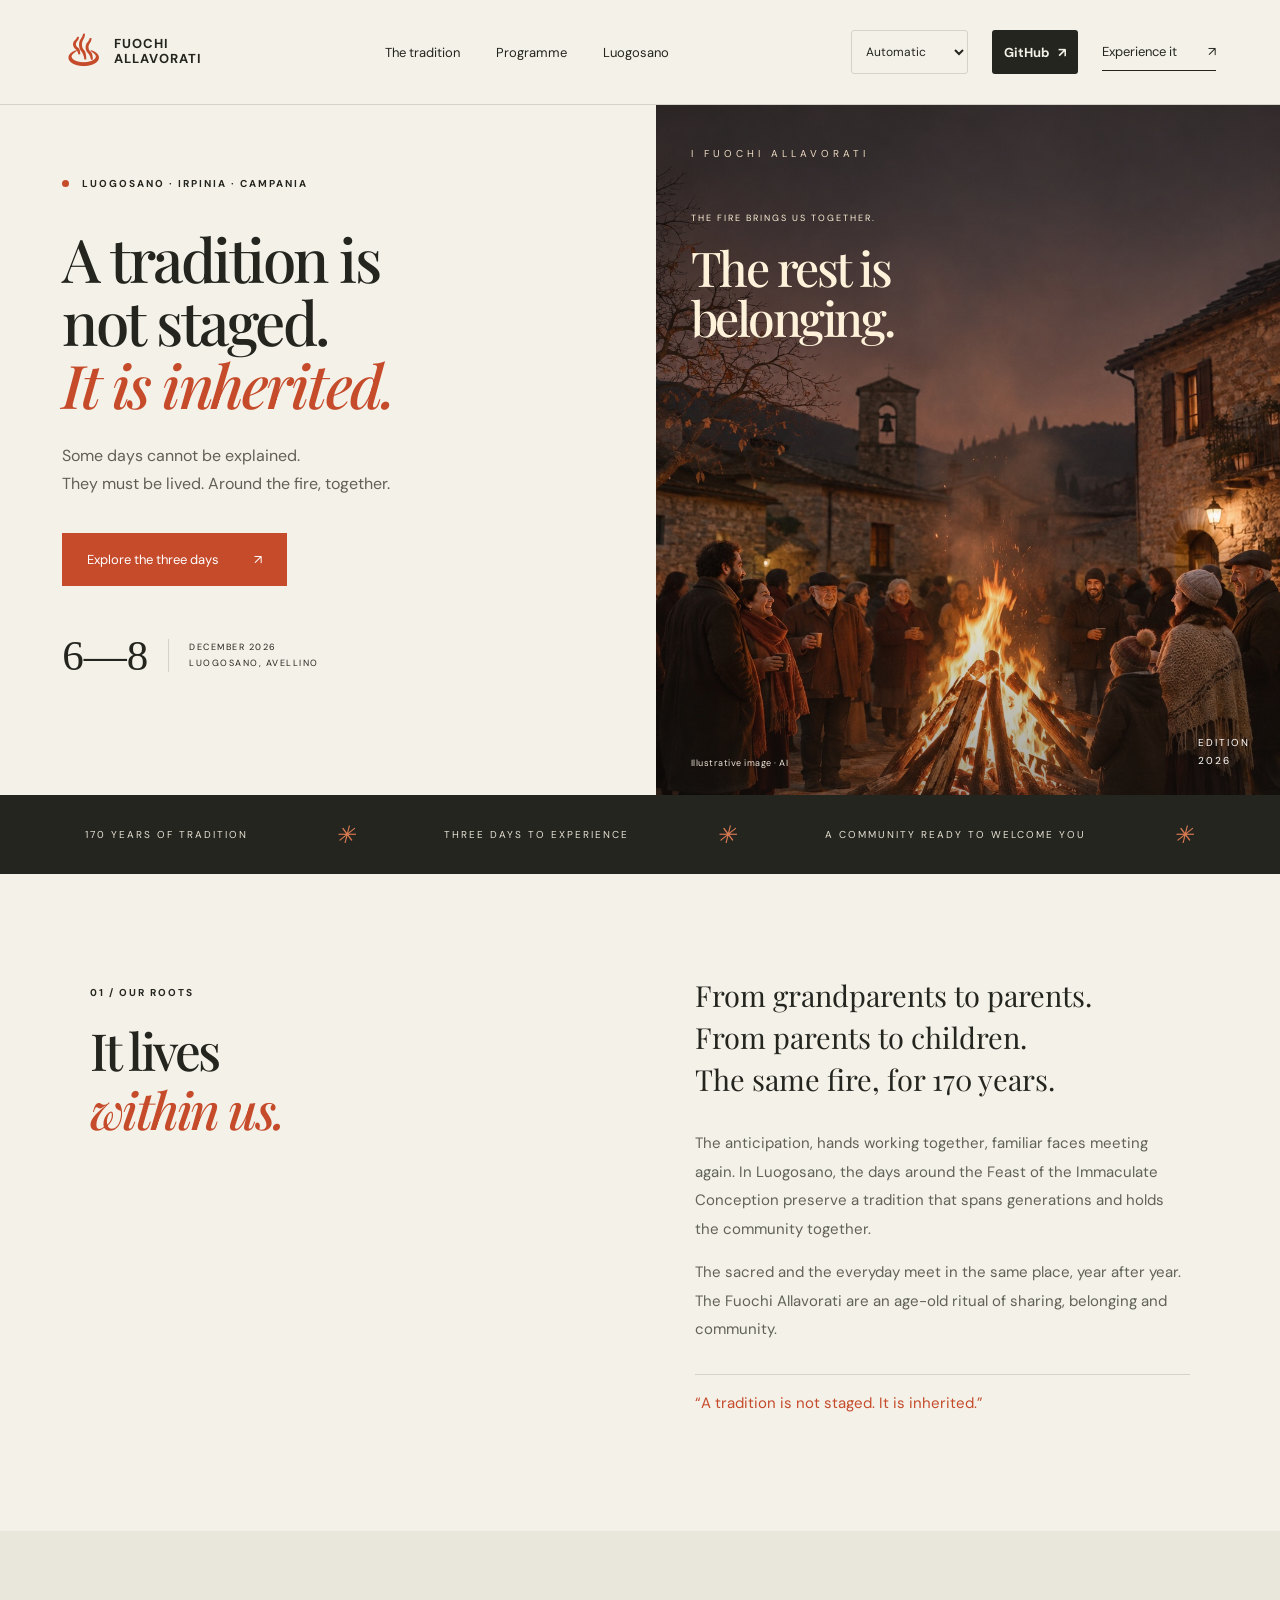
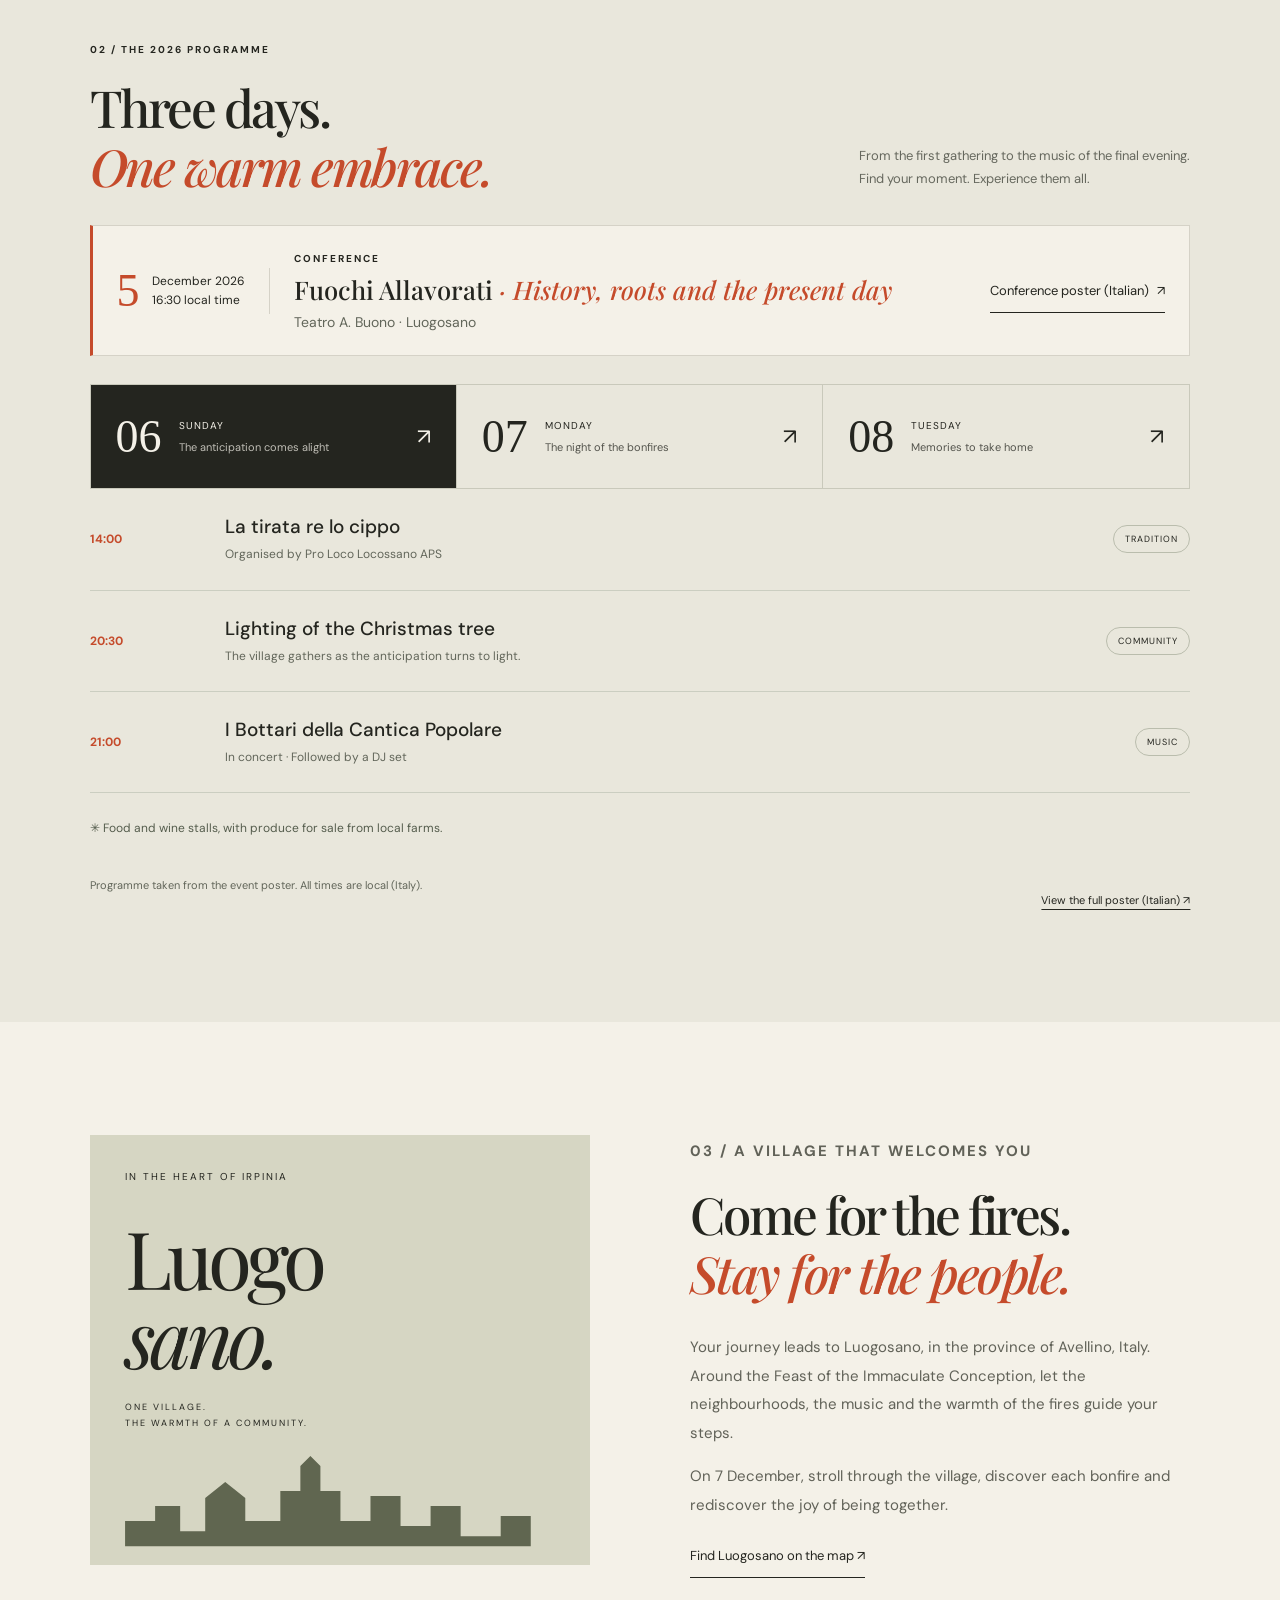
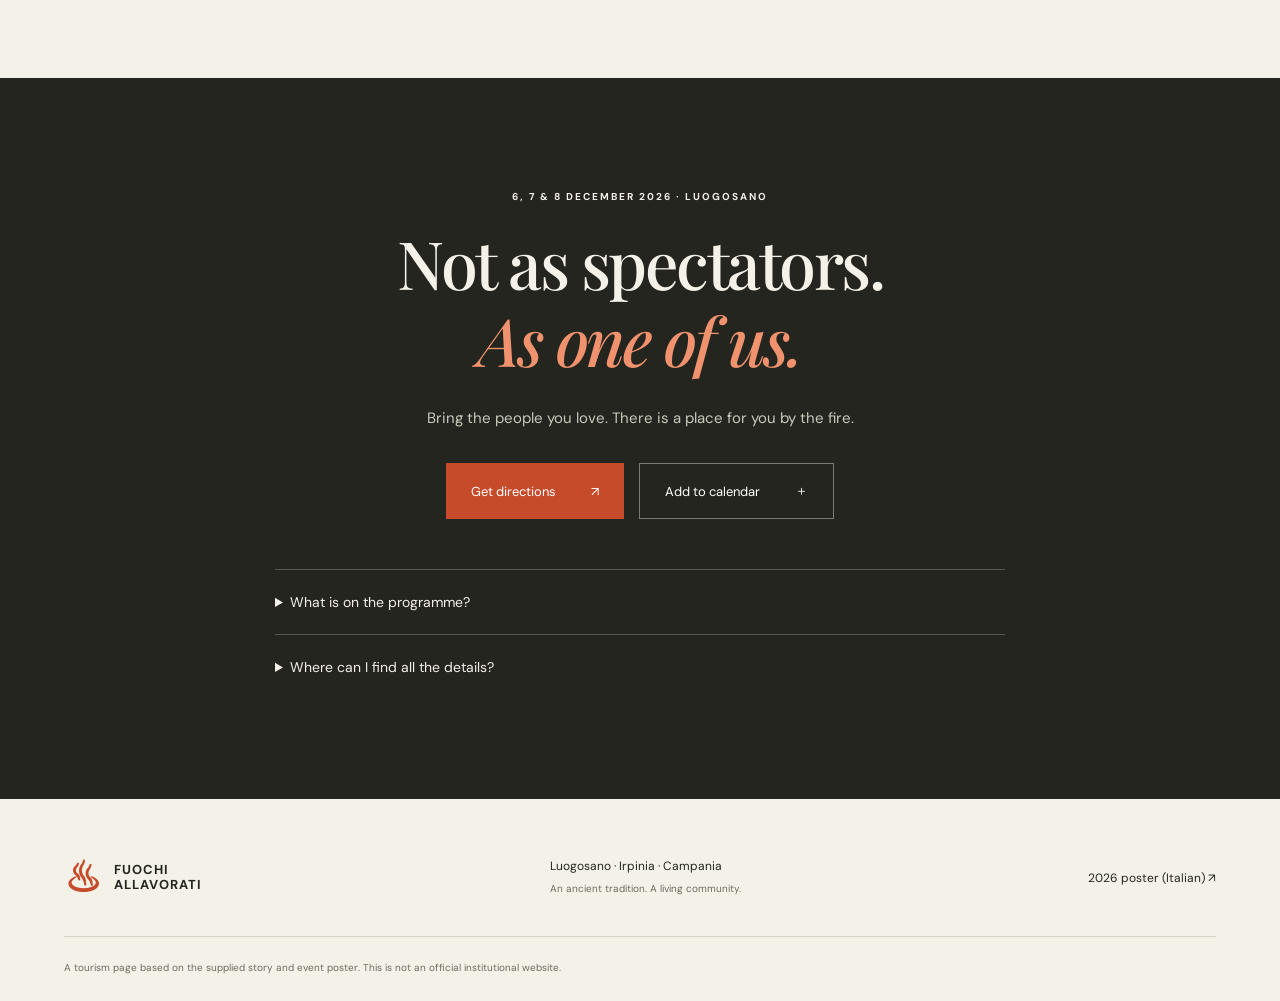
==== commit ae8e3b28: "add github link" ====
--- a/index.html
+++ b/index.html
@@ -9,7 +9,7 @@
 </head>
 <body>
 <a class="skip" href="#programma">Vai al programma</a>
-<header><a class="brand" href="#" aria-label="Fuochi Allavorati, inizio"><span class="flame">♨</span><span>FUOCHI<br>ALLAVORATI</span></a><nav aria-label="Navigazione principale"><a href="#rito">Il rito</a><a href="#programma">Il programma</a><a href="#luogosano">Luogosano</a></nav><div class="header-actions"><label class="language-label"><span class="sr-only">Lingua del sito</span><select id="language" aria-label="Lingua del sito"><option value="auto">Automatico</option><option value="it" lang="it">Italiano</option><option value="en" lang="en">English</option></select></label><a class="nav-cta" href="#visita">Vieni a viverli <span>↗</span></a></div></header>
+<header><a class="brand" href="#" aria-label="Fuochi Allavorati, inizio"><span class="flame">♨</span><span>FUOCHI<br>ALLAVORATI</span></a><nav aria-label="Navigazione principale"><a href="#rito">Il rito</a><a href="#programma">Il programma</a><a href="#luogosano">Luogosano</a></nav><div class="header-actions"><label class="language-label"><span class="sr-only">Lingua del sito</span><select id="language" aria-label="Lingua del sito"><option value="auto">Automatico</option><option value="it" lang="it">Italiano</option><option value="en" lang="en">English</option></select></label><a class="repository-link" href="https://github.com/carminedigre/fuochi-allavorati" target="_blank" rel="noopener">GitHub <span aria-hidden="true">↗</span></a><a class="nav-cta" href="#visita">Vieni a viverli <span>↗</span></a></div></header>
 <main>
 <section class="hero">
 <div class="hero-copy"><p class="eyebrow"><span class="dot"></span> LUOGOSANO · IRPINIA · CAMPANIA</p><h1>Un rito non<br>si organizza.<br><em>Si eredita.</em></h1><p class="intro">Ci sono giorni che non si spiegano.<br>Si vivono. Intorno al fuoco, insieme.</p><a class="button" href="#programma">Scopri i tre giorni <span>↗</span></a><div class="hero-date"><b>6—8</b><span>DICEMBRE 2026<br>LUOGOSANO, AVELLINO</span></div></div>
--- a/style.css
+++ b/style.css
@@ -16,6 +16,32 @@
 .hero-art{background:#292622}.art-image{inset:0;background-image:url('falo-comunita.jpg');background-size:cover;background-position:50% 70%;transform:none}.art-shade{background:linear-gradient(180deg,rgba(22,20,17,.38),rgba(22,20,17,.08) 43%,transparent 65%,rgba(22,20,17,.42))}.art-credit{position:absolute;bottom:25px;left:35px;color:#eee5d8;font-size:9px;letter-spacing:.5px;max-width:65%;line-height:1.5}.art-number{bottom:25px}
 @media(max-width:760px){.hero-art{min-height:460px}.art-image{background-position:50% 83%}.art-shade{background:linear-gradient(180deg,rgba(22,20,17,.60),rgba(22,20,17,.10) 42%,transparent 65%,rgba(22,20,17,.45))}.art-credit{left:6%;bottom:20px}.art-number{bottom:20px}.art-caption{top:60px}.art-caption p{font-size:34px}}
 @media(max-width:360px){.hero-art{min-height:420px}.art-caption p{font-size:31px}}
+
+.repository-link {
+  display: inline-flex;
+  align-items: center;
+  gap: 8px;
+  min-height: 44px;
+  padding: 0 12px;
+  border-radius: 3px;
+  background: var(--ink);
+  color: var(--paper);
+  font-size: 13px;
+  font-weight: 700;
+}
+.repository-link:hover { background: #3f4137; }
+@media (max-width: 760px) {
+  .header-actions { gap: 8px; }
+  .language-label select { padding-right: 16px; }
+  .repository-link { gap: 6px; padding: 0 10px; }
+}
+@media (max-width: 360px) {
+  header { column-gap: 6px; }
+  header > .brand, .header-actions { gap: 6px; }
+  .language-label select { padding-right: 10px; padding-left: 8px; }
+  .repository-link { padding: 0 8px; font-size: 12px; }
+  .repository-link span { display: none; }
+}
 
 .conference {
   display: grid;
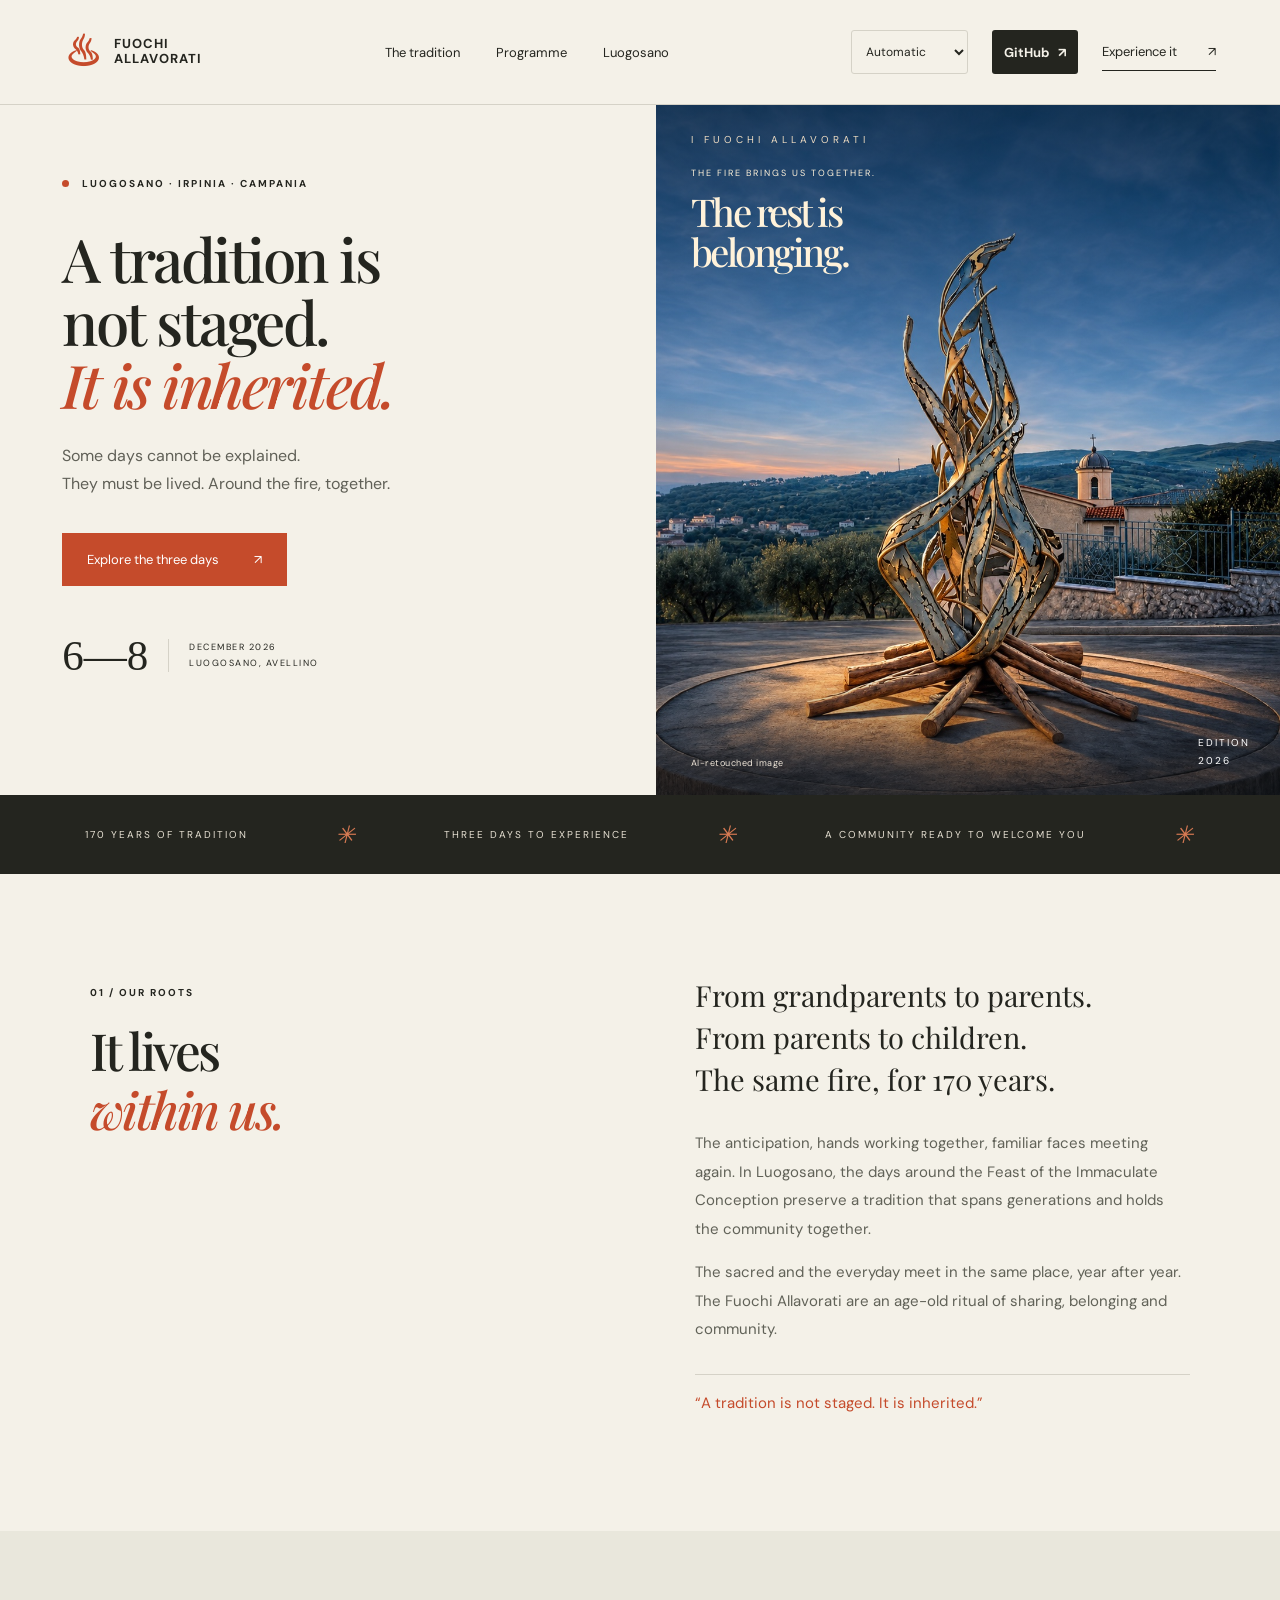
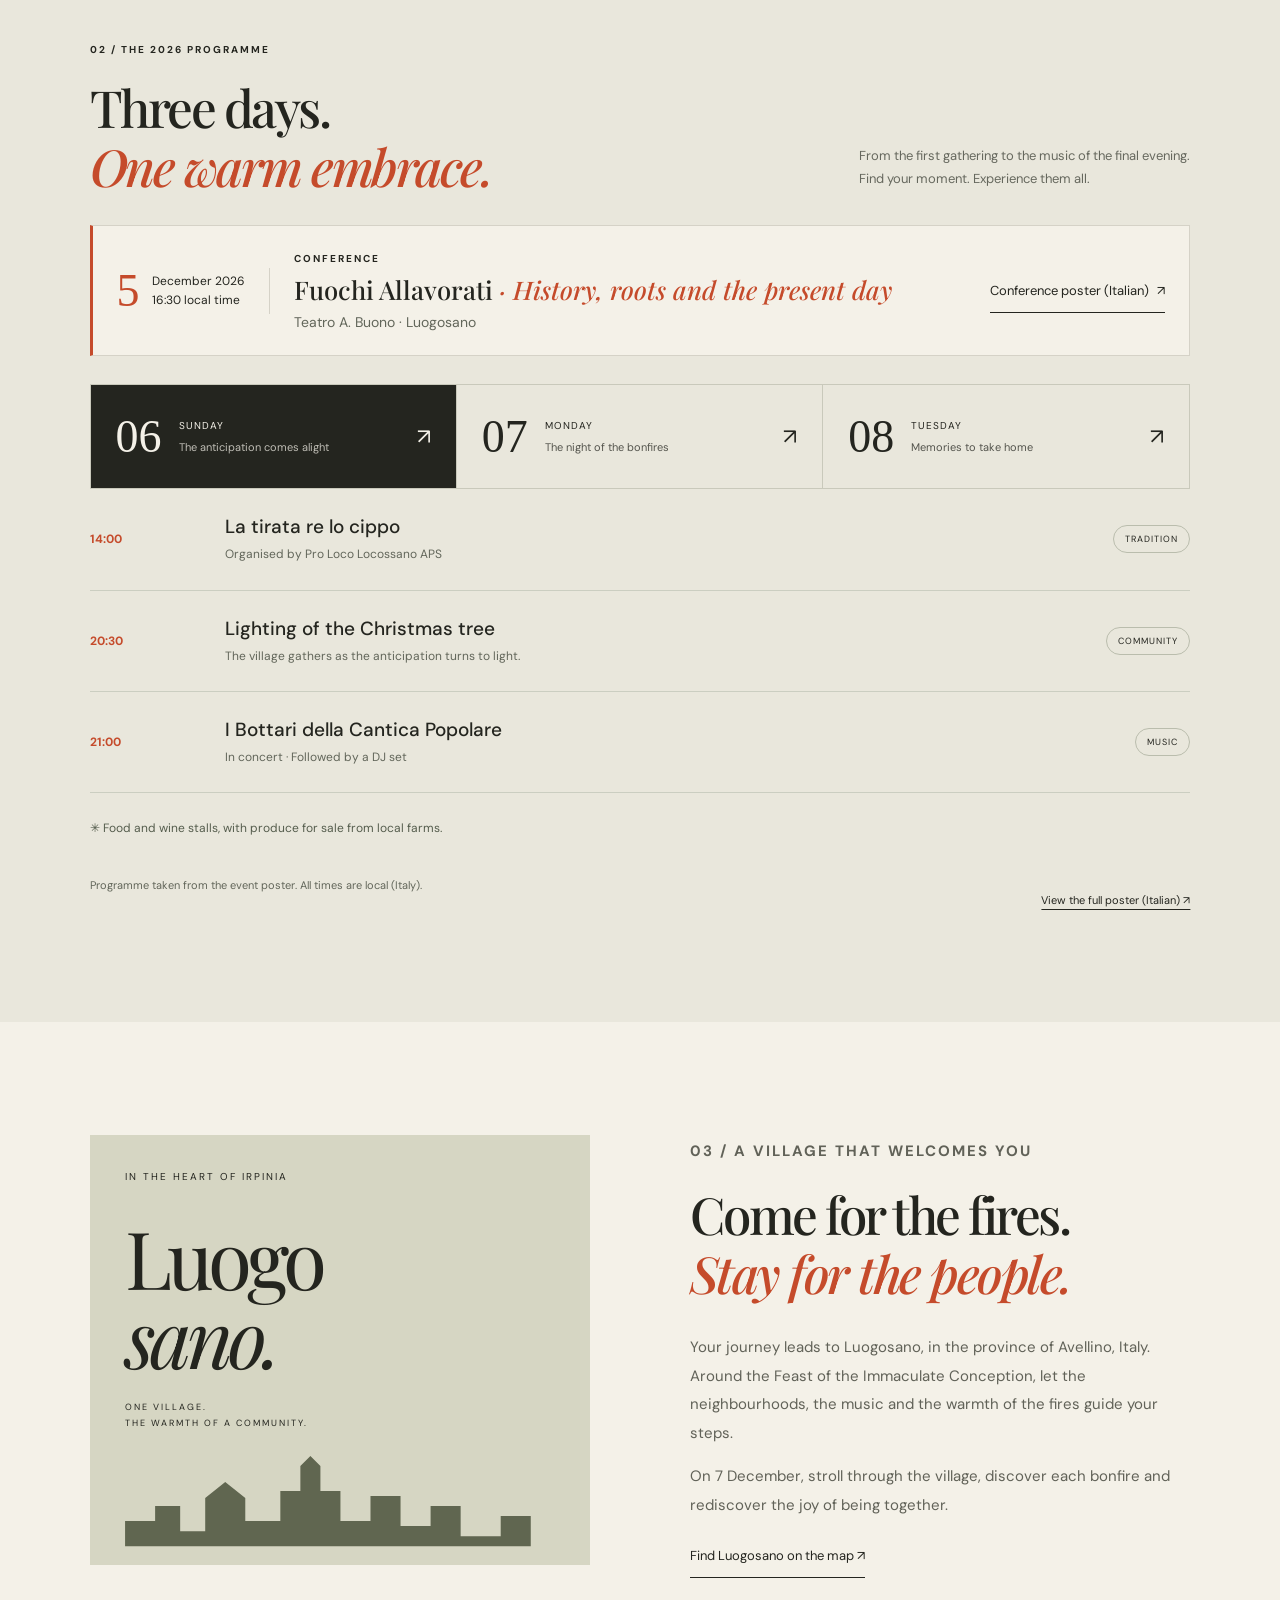
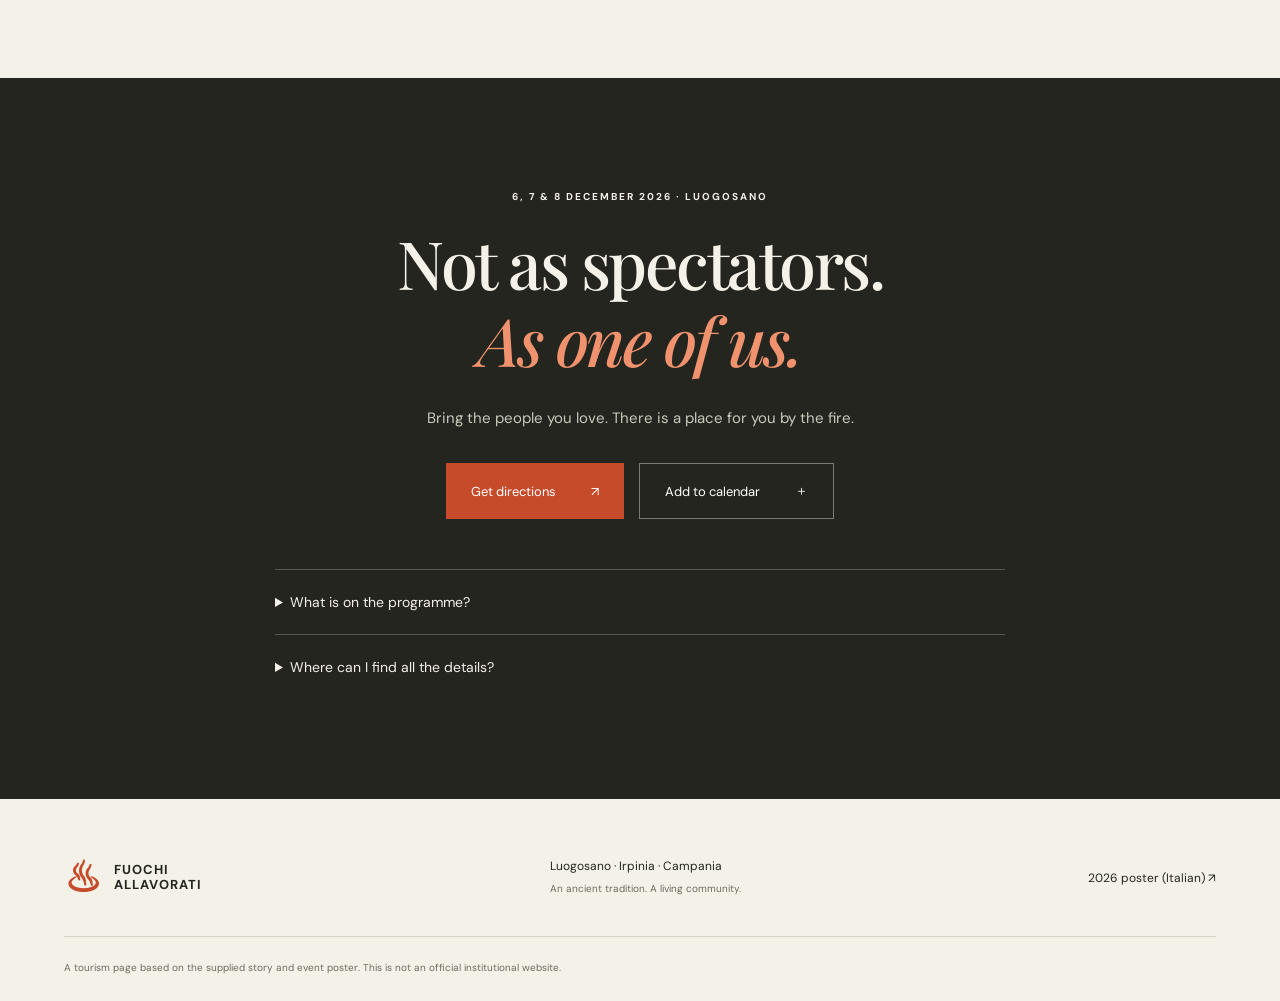
==== commit 26565a93: "cambio foto" ====
--- a/index.html
+++ b/index.html
@@ -13,7 +13,7 @@
 <main>
 <section class="hero">
 <div class="hero-copy"><p class="eyebrow"><span class="dot"></span> LUOGOSANO · IRPINIA · CAMPANIA</p><h1>Un rito non<br>si organizza.<br><em>Si eredita.</em></h1><p class="intro">Ci sono giorni che non si spiegano.<br>Si vivono. Intorno al fuoco, insieme.</p><a class="button" href="#programma">Scopri i tre giorni <span>↗</span></a><div class="hero-date"><b>6—8</b><span>DICEMBRE 2026<br>LUOGOSANO, AVELLINO</span></div></div>
-<div class="hero-art" role="img" aria-label="Scena evocativa generata con IA: una comunità riunita intorno a un falò al crepuscolo"><div class="art-image"></div><div class="art-shade"></div><span class="art-label">I FUOCHI ALLAVORATI</span><div class="art-caption"><span>IL FUOCO CI RIUNISCE.</span><p>Il resto è<br>appartenenza.</p></div><span class="art-credit">Immagine evocativa · IA</span><span class="art-number">EDIZIONE<br>2026</span></div>
+<div class="hero-art" role="img" aria-label="Scultura di una fiamma in metallo a Luogosano al crepuscolo"><div class="art-image"></div><div class="art-shade"></div><span class="art-label">I FUOCHI ALLAVORATI</span><div class="art-caption"><span>IL FUOCO CI RIUNISCE.</span><p>Il resto è<br>appartenenza.</p></div><span class="art-credit">Immagine ritoccata con IA</span><span class="art-number">EDIZIONE<br>2026</span></div>
 </section>
 <div class="ribbon"><span>170 ANNI DI TRADIZIONE</span><i>✳</i><span>TRE GIORNI DA VIVERE</span><i>✳</i><span>UNA COMUNITÀ CHE TI ASPETTA</span><i>✳</i></div>
 <section class="story section" id="rito"><div><p class="eyebrow">01 / LE NOSTRE RADICI</p><h2>È scritto<br><em>dentro di noi.</em></h2></div><div class="story-text"><p class="lead">Dai nonni ai padri.<br>Dai padri ai figli.<br>Da 170 anni, lo stesso fuoco.</p><p>L’attesa, le mani che lavorano insieme, gli sguardi che si ritrovano. A Luogosano, i giorni dell’Immacolata custodiscono un rito che attraversa le generazioni e tiene unita la comunità.</p><p>Sacro e profano si incontrano, ogni anno, nello stesso posto. I Fuochi Allavorati sono un rituale antico di condivisione, di appartenenza, di comunità.</p><blockquote>«Un rito non si organizza. Si eredita.»</blockquote></div></section>
--- a/style.css
+++ b/style.css
@@ -12,10 +12,23 @@
 @media(max-width:600px){.hero-art{min-height:370px}.section{padding:52px 6%}h2{font-size:clamp(34px,8.5vw,48px);letter-spacing:-1.5px}.tabs button{padding:14px 8px;min-height:130px}.tabs span{font-size:9px;letter-spacing:.2px}.tabs small{font-size:11px;line-height:1.4;min-height:32px;margin-top:5px}.tabs b{font-size:32px}.event{grid-template-columns:72px minmax(0,1fr);gap:12px;padding:23px 0}.event p{font-size:14px;line-height:1.6}.event h3{font-size:18px;line-height:1.35}.event time{font-size:11px}.program-note{font-size:13px;line-height:1.7}.program-bottom{font-size:12px;line-height:1.7}.day{min-height:0}.story-text p,.place p{font-size:16px;line-height:1.8}.place-mark p{font-size:10px}.visit-actions .button{width:100%;max-width:350px;min-height:52px}.visit-actions{margin-bottom:35px}.visit>p:not(.eyebrow){line-height:1.7}summary{font-size:15px;line-height:1.5;padding:8px 0}details p{font-size:14px}footer>a:last-of-type{min-height:44px;display:flex;align-items:center}footer p{font-size:12px}.credits{font-size:11px}.art-number{bottom:22px}.hero-date span{font-size:10px}}
 @media(max-width:360px){.hero h1,html[lang=en] .hero h1{font-size:40px}.ribbon{font-size:8px;gap:8px}.ribbon i{font-size:14px}.tabs small{font-size:10px}.tabs button{padding:12px 6px}.place-mark>div{font-size:68px}.art-caption p{font-size:34px}}
 @media(max-width:600px){.program-bottom a{display:flex;width:fit-content;margin-top:8px}}
-/* A dedicated, calm hero image replaces the enlarged event-poster crop. */
-.hero-art{background:#292622}.art-image{inset:0;background-image:url('falo-comunita.jpg');background-size:cover;background-position:50% 70%;transform:none}.art-shade{background:linear-gradient(180deg,rgba(22,20,17,.38),rgba(22,20,17,.08) 43%,transparent 65%,rgba(22,20,17,.42))}.art-credit{position:absolute;bottom:25px;left:35px;color:#eee5d8;font-size:9px;letter-spacing:.5px;max-width:65%;line-height:1.5}.art-number{bottom:25px}
-@media(max-width:760px){.hero-art{min-height:460px}.art-image{background-position:50% 83%}.art-shade{background:linear-gradient(180deg,rgba(22,20,17,.60),rgba(22,20,17,.10) 42%,transparent 65%,rgba(22,20,17,.45))}.art-credit{left:6%;bottom:20px}.art-number{bottom:20px}.art-caption{top:60px}.art-caption p{font-size:34px}}
-@media(max-width:360px){.hero-art{min-height:420px}.art-caption p{font-size:31px}}
+.hero-art { background: #142a42; }
+.art-image {
+  inset: 0;
+  background-image: url('scultura-fuochi.jpg');
+  background-size: cover;
+  background-position: center 80%;
+  transform: none;
+}
+.art-shade {
+  background: linear-gradient(180deg, rgba(10, 22, 34, .5), transparent 48%, transparent 82%, rgba(14, 18, 23, .65));
+}
+.art-label { top: 28px; }
+.art-caption { top: 55px; }
+.art-caption p { margin: 10px 0; font-size: clamp(29px, 3vw, 42px); }
+.art-credit{position:absolute;bottom:25px;left:35px;color:#eee5d8;font-size:9px;letter-spacing:.5px;max-width:65%;line-height:1.5}.art-number{bottom:25px}
+@media(max-width:760px){.hero-art{min-height:max(460px, 89vw)}.art-credit{left:6%;bottom:20px}.art-number{bottom:20px}.art-label{top:20px}.art-caption{top:42px}.art-caption p{font-size:28px}}
+@media(max-width:360px){.hero-art{min-height:420px}}
 
 .repository-link {
   display: inline-flex;
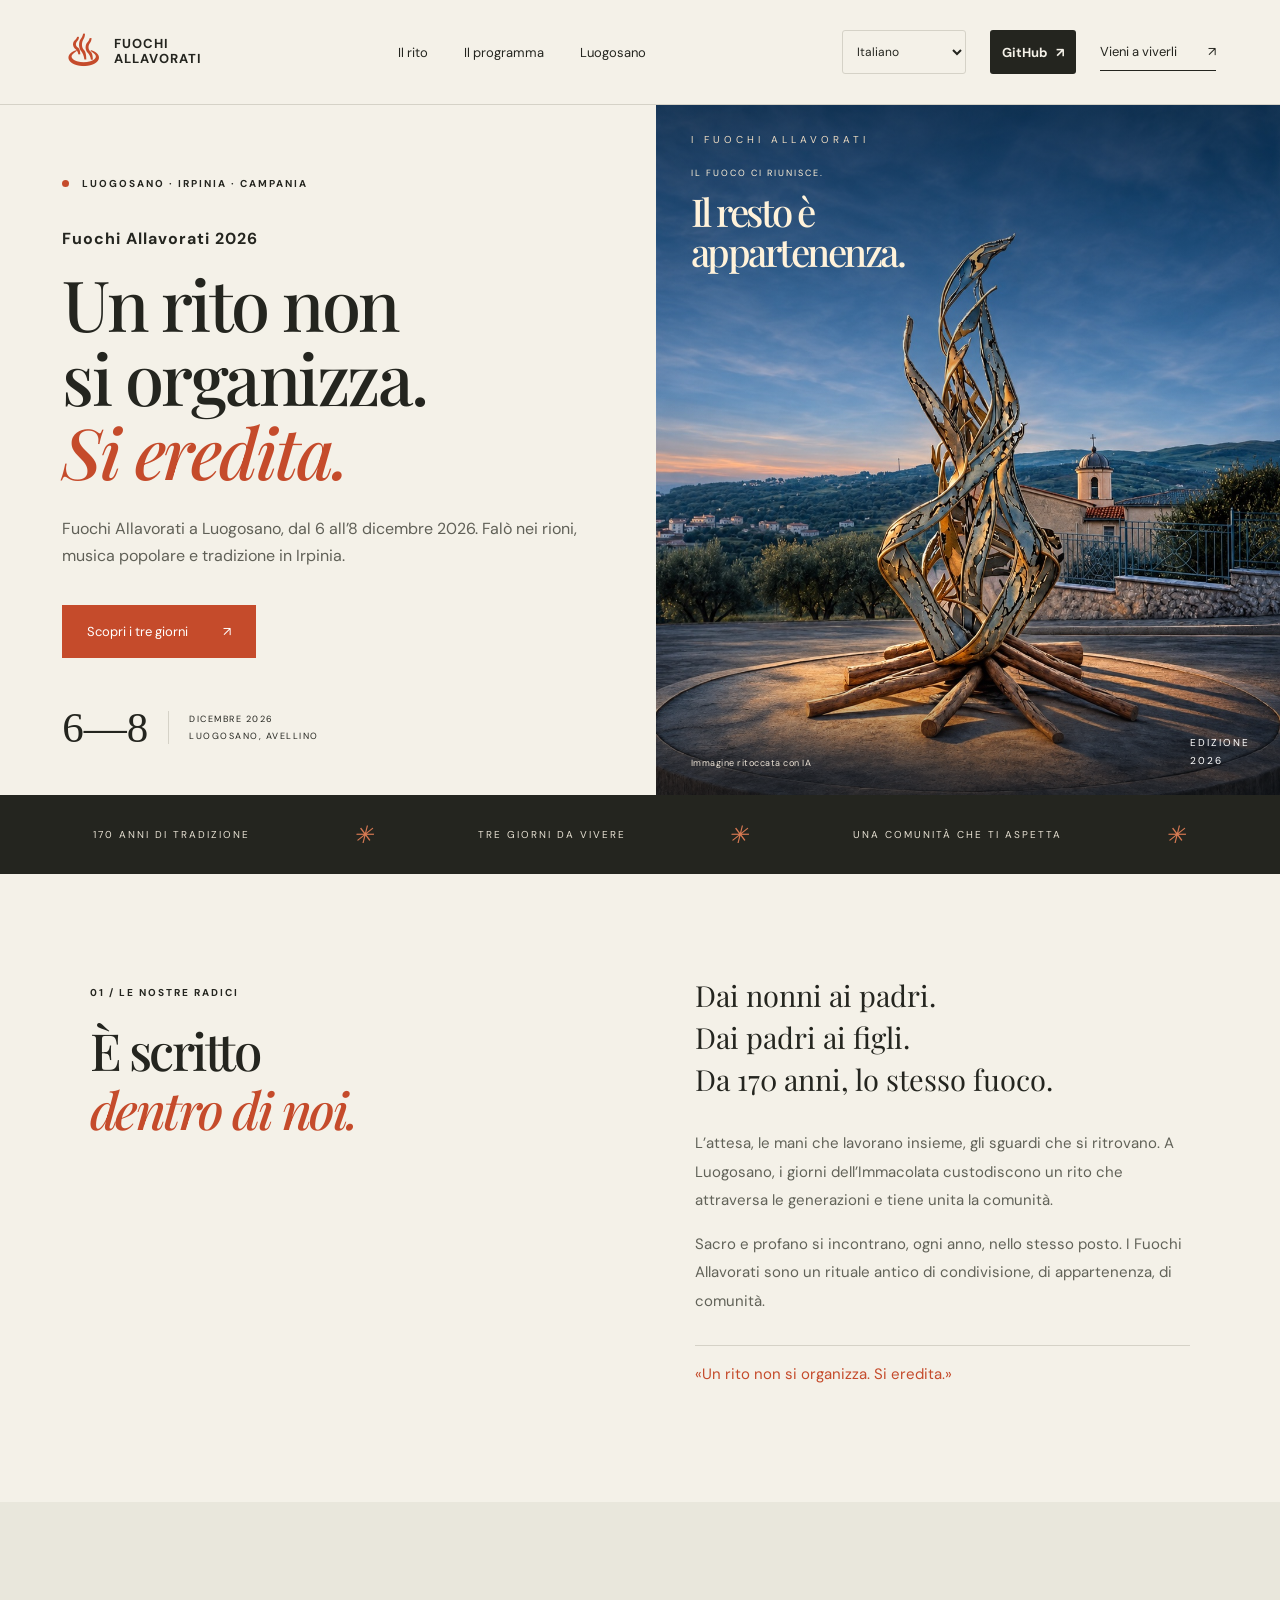
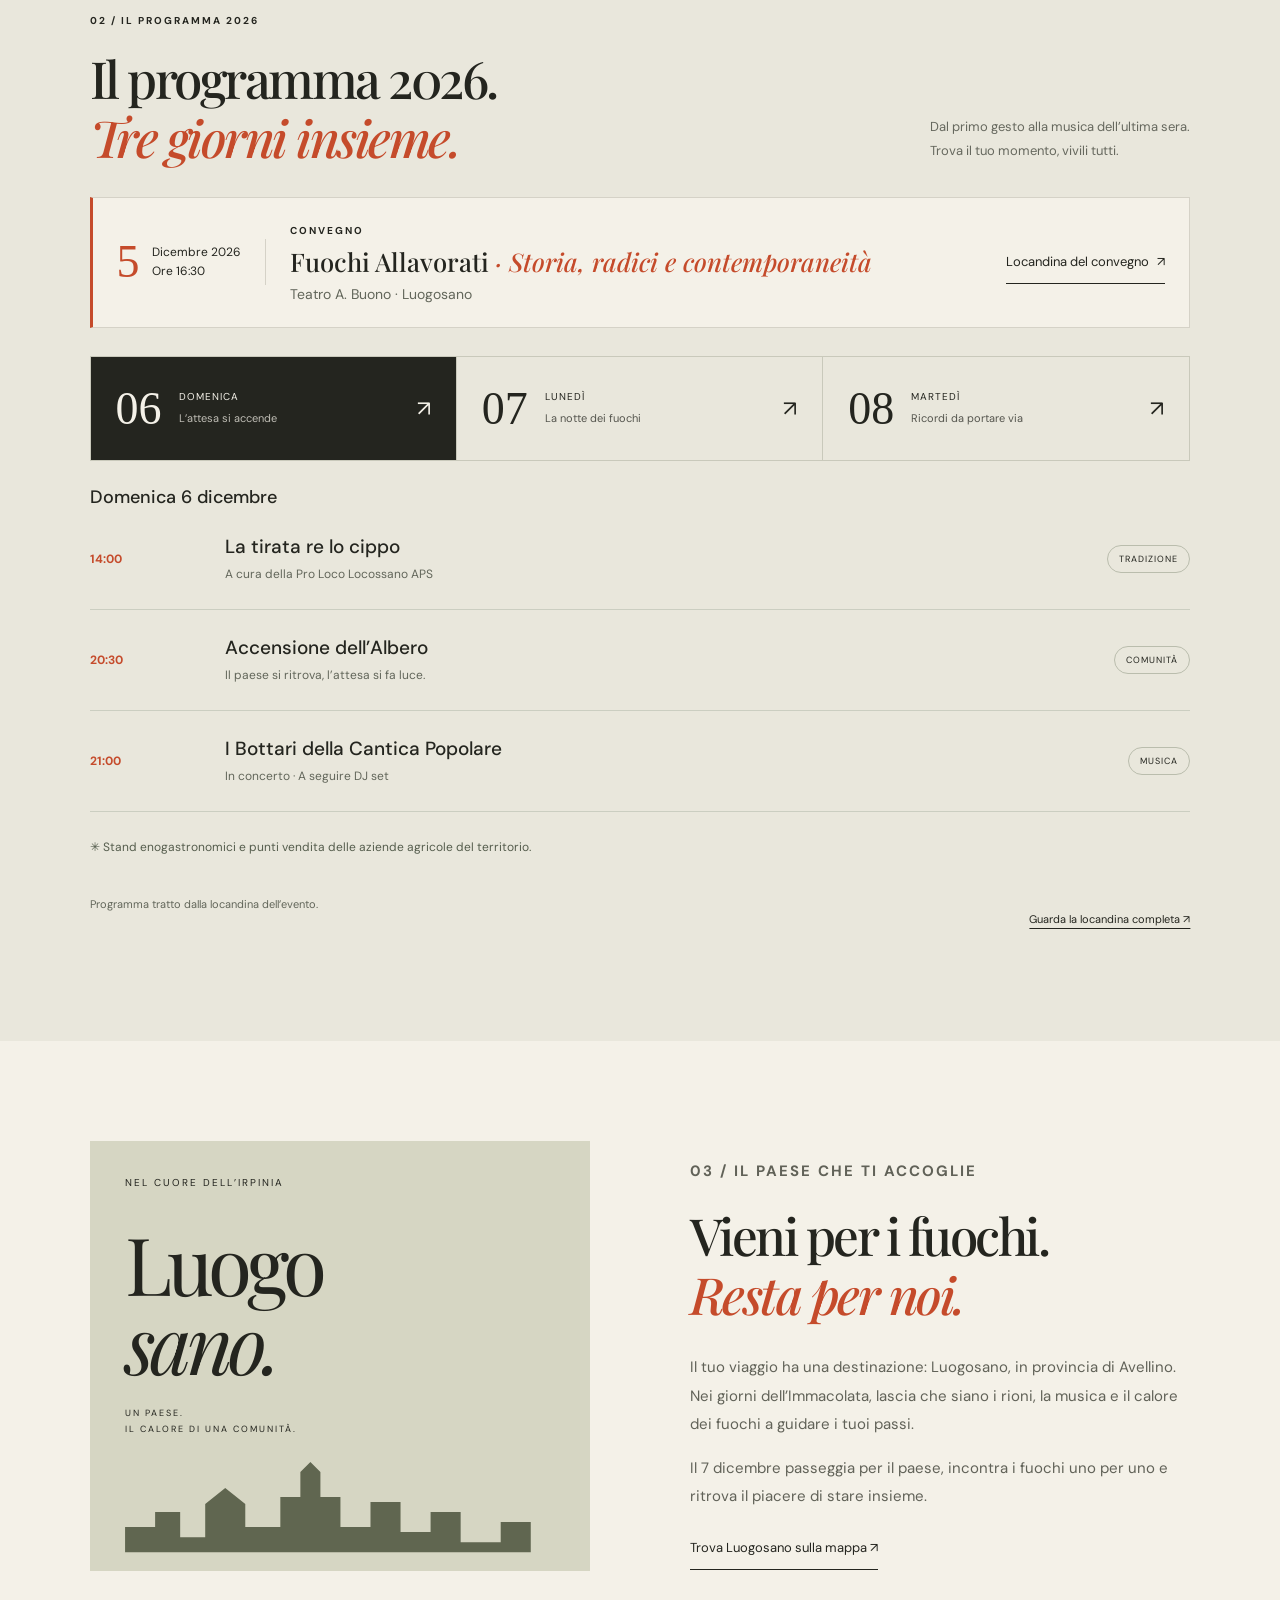
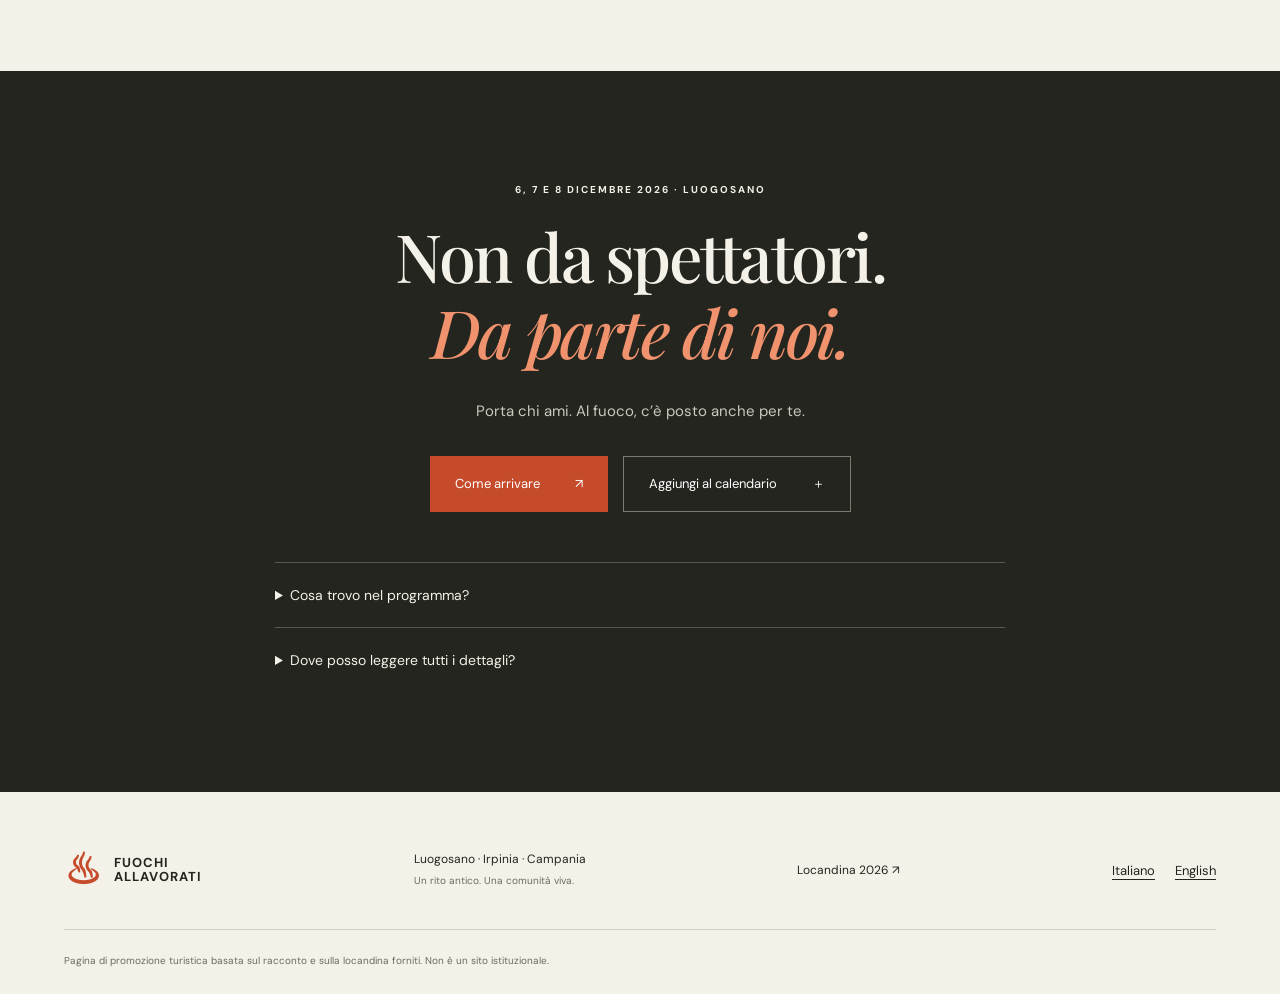
==== commit 7b6b76b2: "ottimizzazione SEO and AI" ====
--- a/index.html
+++ b/index.html
@@ -2,9 +2,93 @@
 <html lang="it">
 <head>
 <meta charset="UTF-8"><meta name="viewport" content="width=device-width,initial-scale=1">
-<title>Fuochi Allavorati — Luogosano, 6–8 dicembre 2026</title>
-<meta name="description" content="Non da spettatori. Da parte di noi. Vivi i Fuochi Allavorati a Luogosano, dal 6 all’8 dicembre 2026. Scopri il rito e il programma.">
+<!-- SEO:START -->
+<title>Fuochi Allavorati 2026 a Luogosano | Programma e date</title>
+<meta name="description" content="Fuochi Allavorati a Luogosano, 6–8 dicembre 2026. Programma dei falò, musica e tradizioni in Irpinia. Convegno il 5 dicembre, indicazioni e locandine.">
+<meta name="robots" content="index, follow, max-image-preview:large">
+<link rel="canonical" href="https://fuochiallavorati.it/">
+<link rel="alternate" hreflang="it" href="https://fuochiallavorati.it/">
+<link rel="alternate" hreflang="en" href="https://fuochiallavorati.it/en/">
+<link rel="alternate" hreflang="x-default" href="https://fuochiallavorati.it/">
+<link rel="alternate" type="text/markdown" href="https://fuochiallavorati.it/index.md" title="Versione testuale">
+<link rel="describedby" type="text/plain" href="https://fuochiallavorati.it/llms.txt">
+<meta property="og:type" content="website">
+<meta property="og:site_name" content="Fuochi Allavorati · Luogosano">
+<meta property="og:locale" content="it_IT">
+<meta property="og:locale:alternate" content="en_GB">
+<meta property="og:url" content="https://fuochiallavorati.it/">
+<meta property="og:title" content="Fuochi Allavorati 2026 a Luogosano | Programma e date">
+<meta property="og:description" content="Fuochi Allavorati a Luogosano, 6–8 dicembre 2026. Programma dei falò, musica e tradizioni in Irpinia. Convegno il 5 dicembre, indicazioni e locandine.">
+<meta property="og:image" content="https://fuochiallavorati.it/scultura-fuochi.jpg">
+<meta property="og:image:type" content="image/jpeg">
+<meta property="og:image:width" content="1066">
+<meta property="og:image:height" content="1476">
+<meta property="og:image:alt" content="Scultura di una fiamma in metallo a Luogosano al crepuscolo">
+<meta name="twitter:card" content="summary_large_image">
+<meta name="twitter:title" content="Fuochi Allavorati 2026 a Luogosano | Programma e date">
+<meta name="twitter:description" content="Fuochi Allavorati a Luogosano, 6–8 dicembre 2026. Programma dei falò, musica e tradizioni in Irpinia. Convegno il 5 dicembre, indicazioni e locandine.">
+<meta name="twitter:image" content="https://fuochiallavorati.it/scultura-fuochi.jpg">
+<script type="application/ld+json">
+{
+  "@context": "https://schema.org",
+  "@graph": [
+    {
+      "@type": "WebSite",
+      "@id": "https://fuochiallavorati.it/#website",
+      "url": "https://fuochiallavorati.it/",
+      "name": "Fuochi Allavorati · Luogosano",
+      "inLanguage": [
+        "it",
+        "en"
+      ]
+    },
+    {
+      "@type": "WebPage",
+      "@id": "https://fuochiallavorati.it/#webpage",
+      "url": "https://fuochiallavorati.it/",
+      "name": "Fuochi Allavorati 2026 a Luogosano | Programma e date",
+      "description": "Fuochi Allavorati a Luogosano, 6–8 dicembre 2026. Programma dei falò, musica e tradizioni in Irpinia. Convegno il 5 dicembre, indicazioni e locandine.",
+      "inLanguage": "it",
+      "isPartOf": {
+        "@id": "https://fuochiallavorati.it/#website"
+      },
+      "mainEntity": {
+        "@id": "https://fuochiallavorati.it/#festival-2026"
+      }
+    },
+    {
+      "@type": "Festival",
+      "@id": "https://fuochiallavorati.it/#festival-2026",
+      "name": "Fuochi Allavorati 2026",
+      "description": "Tre giorni di tradizione a Luogosano con falò nei rioni, musica popolare e stand enogastronomici.",
+      "startDate": "2026-12-06",
+      "endDate": "2026-12-08",
+      "eventStatus": "https://schema.org/EventScheduled",
+      "eventAttendanceMode": "https://schema.org/OfflineEventAttendanceMode",
+      "url": "https://fuochiallavorati.it/",
+      "image": [
+        "https://fuochiallavorati.it/fuochi.jpg"
+      ],
+      "location": {
+        "@type": "Place",
+        "name": "Luogosano",
+        "address": {
+          "@type": "PostalAddress",
+          "addressLocality": "Luogosano",
+          "addressRegion": "Campania",
+          "addressCountry": "IT"
+        }
+      }
+    }
+  ]
+}
+</script>
+<!-- SEO:END -->
 <meta name="theme-color" content="#201f19">
+<link rel="preconnect" href="https://fonts.googleapis.com">
+<link rel="preconnect" href="https://fonts.gstatic.com" crossorigin>
+<link rel="stylesheet" href="https://fonts.googleapis.com/css2?family=DM+Sans:wght@400;500;600;700&family=Playfair+Display:ital,wght@0,500;0,600;0,700;1,500;1,600&display=swap">
+<link rel="preload" as="image" href="scultura-fuochi.jpg" fetchpriority="high">
 <link rel="stylesheet" href="style.css">
 </head>
 <body>
@@ -12,12 +96,12 @@
 <header><a class="brand" href="#" aria-label="Fuochi Allavorati, inizio"><span class="flame">♨</span><span>FUOCHI<br>ALLAVORATI</span></a><nav aria-label="Navigazione principale"><a href="#rito">Il rito</a><a href="#programma">Il programma</a><a href="#luogosano">Luogosano</a></nav><div class="header-actions"><label class="language-label"><span class="sr-only">Lingua del sito</span><select id="language" aria-label="Lingua del sito"><option value="auto">Automatico</option><option value="it" lang="it">Italiano</option><option value="en" lang="en">English</option></select></label><a class="repository-link" href="https://github.com/carminedigre/fuochi-allavorati" target="_blank" rel="noopener">GitHub <span aria-hidden="true">↗</span></a><a class="nav-cta" href="#visita">Vieni a viverli <span>↗</span></a></div></header>
 <main>
 <section class="hero">
-<div class="hero-copy"><p class="eyebrow"><span class="dot"></span> LUOGOSANO · IRPINIA · CAMPANIA</p><h1>Un rito non<br>si organizza.<br><em>Si eredita.</em></h1><p class="intro">Ci sono giorni che non si spiegano.<br>Si vivono. Intorno al fuoco, insieme.</p><a class="button" href="#programma">Scopri i tre giorni <span>↗</span></a><div class="hero-date"><b>6—8</b><span>DICEMBRE 2026<br>LUOGOSANO, AVELLINO</span></div></div>
+<div class="hero-copy"><p class="eyebrow"><span class="dot"></span> LUOGOSANO · IRPINIA · CAMPANIA</p><h1><span class="hero-name">Fuochi Allavorati 2026</span>Un rito non<br>si organizza.<br><em>Si eredita.</em></h1><p class="intro">Fuochi Allavorati a Luogosano, dal 6 all’8 dicembre 2026. Falò nei rioni, musica popolare e tradizione in Irpinia.</p><a class="button" href="#programma">Scopri i tre giorni <span>↗</span></a><div class="hero-date"><b>6—8</b><span>DICEMBRE 2026<br>LUOGOSANO, AVELLINO</span></div></div>
 <div class="hero-art" role="img" aria-label="Scultura di una fiamma in metallo a Luogosano al crepuscolo"><div class="art-image"></div><div class="art-shade"></div><span class="art-label">I FUOCHI ALLAVORATI</span><div class="art-caption"><span>IL FUOCO CI RIUNISCE.</span><p>Il resto è<br>appartenenza.</p></div><span class="art-credit">Immagine ritoccata con IA</span><span class="art-number">EDIZIONE<br>2026</span></div>
 </section>
 <div class="ribbon"><span>170 ANNI DI TRADIZIONE</span><i>✳</i><span>TRE GIORNI DA VIVERE</span><i>✳</i><span>UNA COMUNITÀ CHE TI ASPETTA</span><i>✳</i></div>
 <section class="story section" id="rito"><div><p class="eyebrow">01 / LE NOSTRE RADICI</p><h2>È scritto<br><em>dentro di noi.</em></h2></div><div class="story-text"><p class="lead">Dai nonni ai padri.<br>Dai padri ai figli.<br>Da 170 anni, lo stesso fuoco.</p><p>L’attesa, le mani che lavorano insieme, gli sguardi che si ritrovano. A Luogosano, i giorni dell’Immacolata custodiscono un rito che attraversa le generazioni e tiene unita la comunità.</p><p>Sacro e profano si incontrano, ogni anno, nello stesso posto. I Fuochi Allavorati sono un rituale antico di condivisione, di appartenenza, di comunità.</p><blockquote>«Un rito non si organizza. Si eredita.»</blockquote></div></section>
-<section class="program section" id="programma"><div class="section-head"><div><p class="eyebrow">02 / IL PROGRAMMA 2026</p><h2>Tre giorni.<br><em>Un solo abbraccio.</em></h2></div><p>Dal primo gesto alla musica dell’ultima sera.<br>Trova il tuo momento, vivili tutti.</p></div>
+<section class="program section" id="programma"><div class="section-head"><div><p class="eyebrow">02 / IL PROGRAMMA 2026</p><h2>Il programma 2026.<br><em>Tre giorni insieme.</em></h2></div><p>Dal primo gesto alla musica dell’ultima sera.<br>Trova il tuo momento, vivili tutti.</p></div>
 <article class="conference" aria-labelledby="convegno">
   <time class="conference-date" datetime="2026-12-05T16:30:00+01:00">
     <span class="conference-day">5</span>
@@ -31,11 +115,11 @@
   <a class="text-link" href="convegno.jpg" target="_blank" rel="noopener">Locandina del convegno <span aria-hidden="true">↗</span></a>
 </article>
 <div class="tabs" role="tablist" aria-label="Giorni del programma"><button role="tab" aria-selected="true" id="tab-6" aria-controls="day-6" tabindex="0" data-day="6"><b>06</b><span>DOMENICA<br><small>L’attesa si accende</small></span><i>↗</i></button><button role="tab" aria-selected="false" id="tab-7" aria-controls="day-7" tabindex="-1" data-day="7"><b>07</b><span>LUNEDÌ<br><small>La notte dei fuochi</small></span><i>↗</i></button><button role="tab" aria-selected="false" id="tab-8" aria-controls="day-8" tabindex="-1" data-day="8"><b>08</b><span>MARTEDÌ<br><small>Ricordi da portare via</small></span><i>↗</i></button></div>
-<div class="day" id="day-6" role="tabpanel" aria-labelledby="tab-6"><div class="event"><time>14:00</time><div><h3>La tirata re lo cippo</h3><p>A cura della Pro Loco Locossano APS</p></div><span>TRADIZIONE</span></div><div class="event"><time>20:30</time><div><h3>Accensione dell’Albero</h3><p>Il paese si ritrova, l’attesa si fa luce.</p></div><span>COMUNITÀ</span></div><div class="event"><time>21:00</time><div><h3>I Bottari della Cantica Popolare</h3><p>In concerto · A seguire DJ set</p></div><span>MUSICA</span></div><p class="program-note">✳ Stand enogastronomici e punti vendita delle aziende agricole del territorio.</p></div>
-<div class="day" id="day-7" role="tabpanel" aria-labelledby="tab-7" hidden><div class="event"><time>LA SERA</time><div><h3>La notte dei fuochi</h3><p>Per tutta la serata fuochi accesi nei rioni. Passeggia per il paese e scoprili, uno per uno.</p></div><span>IL RITO</span></div><div class="event"><time>ITINERANTE</time><div><h3>La musica incontra il fuoco</h3><p>Due gruppi di musica popolare itinerante tra i fuochi.</p></div><span>MUSICA</span></div></div>
-<div class="day" id="day-8" role="tabpanel" aria-labelledby="tab-8" hidden><div class="event"><time>NELLA GIORNATA</time><div><h3>Contest fotografico sui Fuochi Allavorati</h3><p>A cura della Pro Loco Luogosano APS · Orario non indicato in locandina.</p></div><span>FOTOGRAFIA</span></div><div class="event"><time>18:30</time><div><h3>Musica live</h3><p>Piazza A. De Gasperi</p></div><span>MUSICA</span></div></div>
+<div class="day" id="day-6" role="tabpanel" aria-labelledby="tab-6"><h3 class="day-heading">Domenica 6 dicembre</h3><div class="event"><time>14:00</time><div><h3>La tirata re lo cippo</h3><p>A cura della Pro Loco Locossano APS</p></div><span>TRADIZIONE</span></div><div class="event"><time>20:30</time><div><h3>Accensione dell’Albero</h3><p>Il paese si ritrova, l’attesa si fa luce.</p></div><span>COMUNITÀ</span></div><div class="event"><time>21:00</time><div><h3>I Bottari della Cantica Popolare</h3><p>In concerto · A seguire DJ set</p></div><span>MUSICA</span></div><p class="program-note">✳ Stand enogastronomici e punti vendita delle aziende agricole del territorio.</p></div>
+<div class="day" id="day-7" role="tabpanel" aria-labelledby="tab-7"><h3 class="day-heading">Lunedì 7 dicembre</h3><div class="event"><time>LA SERA</time><div><h3>La notte dei fuochi</h3><p>Per tutta la serata fuochi accesi nei rioni. Passeggia per il paese e scoprili, uno per uno.</p></div><span>IL RITO</span></div><div class="event"><time>ITINERANTE</time><div><h3>La musica incontra il fuoco</h3><p>Due gruppi di musica popolare itinerante tra i fuochi.</p></div><span>MUSICA</span></div></div>
+<div class="day" id="day-8" role="tabpanel" aria-labelledby="tab-8"><h3 class="day-heading">Martedì 8 dicembre</h3><div class="event"><time>NELLA GIORNATA</time><div><h3>Contest fotografico sui Fuochi Allavorati</h3><p>A cura della Pro Loco Luogosano APS · Orario non indicato in locandina.</p></div><span>FOTOGRAFIA</span></div><div class="event"><time>18:30</time><div><h3>Musica live</h3><p>Piazza A. De Gasperi</p></div><span>MUSICA</span></div></div>
 <div class="program-bottom"><span>Programma tratto dalla locandina dell’evento.</span><a href="fuochi.jpg" target="_blank" rel="noopener">Guarda la locandina completa ↗</a></div></section>
 <section class="place section" id="luogosano"><div class="place-mark"><span>NEL CUORE DELL’IRPINIA</span><div>Luogo<span>sano.</span></div><p>UN PAESE.<br>IL CALORE DI UNA COMUNITÀ.</p><svg viewBox="0 0 500 110" aria-hidden="true"><path d="M0 90L35 90 35 65 65 65 65 50 90 50 90 75 115 75 115 42 135 26 155 42 155 65 190 65 190 35 210 35 210 10 220 0 230 10 230 35 250 35 250 65 280 65 280 40 310 40 310 70 340 70 340 50 370 50 370 80 410 80 410 60 440 60 440 90 500 90"/></svg></div><div><p class="eyebrow">03 / IL PAESE CHE TI ACCOGLIE</p><h2>Vieni per i fuochi.<br><em>Resta per noi.</em></h2><p>Il tuo viaggio ha una destinazione: Luogosano, in provincia di Avellino. Nei giorni dell’Immacolata, lascia che siano i rioni, la musica e il calore dei fuochi a guidare i tuoi passi.</p><p>Il 7 dicembre passeggia per il paese, incontra i fuochi uno per uno e ritrova il piacere di stare insieme.</p><a class="text-link" href="https://www.google.com/maps/search/?api=1&query=Luogosano+Avellino+Italia" target="_blank" rel="noopener">Trova Luogosano sulla mappa ↗</a></div></section>
 <section class="visit section" id="visita"><p class="eyebrow">6, 7 E 8 DICEMBRE 2026 · LUOGOSANO</p><h2>Non da spettatori.<br><em>Da parte di noi.</em></h2><p>Porta chi ami. Al fuoco, c’è posto anche per te.</p><div class="visit-actions"><a class="button" href="https://www.google.com/maps/dir/?api=1&destination=Luogosano+Avellino+Italia" target="_blank" rel="noopener">Come arrivare <span>↗</span></a><a class="button secondary" href="fuochi-allavorati.ics" download>Aggiungi al calendario <span>＋</span></a></div><details><summary>Cosa trovo nel programma?</summary><p>Il 6 dicembre: tirata re lo cippo, accensione dell’Albero, concerto, DJ set e stand enogastronomici. Il 7: fuochi nei rioni e musica itinerante. L’8: contest fotografico e musica live alle 18:30 in Piazza A. De Gasperi.</p></details><details><summary>Dove posso leggere tutti i dettagli?</summary><p>Consulta la <a href="fuochi.jpg" target="_blank" rel="noopener">locandina completa</a>. Indicazioni su parcheggi, accessibilità, eventuali costi e modalità del contest non sono riportate nel materiale disponibile.</p></details></section>
-</main><footer><a class="brand" href="#"><span class="flame">♨</span><span>FUOCHI<br>ALLAVORATI</span></a><p>Luogosano · Irpinia · Campania<br><small>Un rito antico. Una comunità viva.</small></p><a href="fuochi.jpg" target="_blank" rel="noopener">Locandina 2026 ↗</a><small class="credits">Pagina di promozione turistica basata sul racconto e sulla locandina forniti. Non è un sito istituzionale.</small></footer>
-<script src="i18n.js"></script><script src="app.js"></script></body></html>
+</main><footer><a class="brand" href="#"><span class="flame">♨</span><span>FUOCHI<br>ALLAVORATI</span></a><p>Luogosano · Irpinia · Campania<br><small>Un rito antico. Una comunità viva.</small></p><a href="fuochi.jpg" target="_blank" rel="noopener">Locandina 2026 ↗</a><div class="language-links"><a href="./" data-language="it" lang="it" hreflang="it">Italiano</a><a href="en/" data-language="en" lang="en" hreflang="en">English</a></div><small class="credits">Pagina di promozione turistica basata sul racconto e sulla locandina forniti. Non è un sito istituzionale.</small></footer>
+<script src="i18n.js" defer></script><script src="app.js" defer></script></body></html>
--- a/style.css
+++ b/style.css
@@ -1,4 +1,3 @@
-@import url('https://fonts.googleapis.com/css2?family=DM+Sans:wght@400;500;600;700&family=Playfair+Display:ital,wght@0,500;0,600;0,700;1,500;1,600&display=swap');
 :root{--paper:#f4f1e8;--ink:#24251f;--orange:#c54b2b;--line:#d5d2c7}*{box-sizing:border-box}html{scroll-behavior:smooth;scroll-padding-top:30px}body{margin:0;background:var(--paper);color:var(--ink);font-family:'DM Sans',sans-serif}a{color:inherit;text-decoration:none}button{font:inherit}a,button,summary{-webkit-tap-highlight-color:transparent}a:focus-visible,button:focus-visible,summary:focus-visible{outline:3px solid var(--orange);outline-offset:6px}header{height:105px;padding:0 5%;display:flex;align-items:center;justify-content:space-between;border-bottom:1px solid var(--line)}.brand{display:flex;gap:11px;align-items:center;font-size:13px;font-weight:700;line-height:1.15;letter-spacing:1px}.flame{font-size:42px;font-family:serif;color:var(--orange)}nav{display:flex;gap:36px;font-size:13px}.nav-cta{font-size:13px;border-bottom:1px solid var(--ink);padding:10px 0}.nav-cta span{margin-left:28px}.hero{display:grid;grid-template-columns:1.05fr 1fr;min-height:690px}.hero-copy{padding:60px 8% 35px 9.5%}.eyebrow{font-size:10px;letter-spacing:2px;font-weight:700;line-height:1.7}.dot{display:inline-block;width:7px;height:7px;background:var(--orange);border-radius:50%;margin-right:9px}h1,h2,.art-caption p{font-family:'Playfair Display',Georgia,serif;font-weight:500;letter-spacing:-2.5px}h1{font-size:clamp(55px,5.5vw,86px);line-height:1.05;margin:35px 0 26px}em{font-weight:500;color:var(--orange)}.intro{font-size:16px;line-height:1.7;color:#606057}.button{display:inline-flex;justify-content:space-between;align-items:center;gap:35px;background:var(--orange);color:#fff;padding:18px 25px;font-size:13px;margin-top:20px;transition:background .2s,transform .2s}.button:hover{background:#a63c21;transform:translateY(-2px)}.hero-date{display:flex;gap:20px;align-items:center;margin-top:48px}.hero-date b{font-family:Georgia,serif;font-weight:400;font-size:43px;line-height:1}.hero-date span{font-size:9px;letter-spacing:1.5px;line-height:1.8;border-left:1px solid var(--line);padding-left:20px}.hero-art{position:relative;overflow:hidden;background:#1b0808;min-height:650px}.art-image{position:absolute;inset:0;background-image:url('fuochi.jpg');background-size:auto 180%;background-position:100% 85%;transform:scale(1.04)}.art-shade{position:absolute;inset:0;background:linear-gradient(180deg,rgba(22,8,5,.94) 0%,rgba(22,8,5,.2) 38%,transparent 60%,rgba(22,8,5,.7) 100%)}.art-label{position:absolute;top:42px;left:35px;color:#eddbc2;letter-spacing:4px;font-size:10px}.art-caption{position:absolute;top:100px;left:35px;color:#fff2da}.art-caption>span{font-size:9px;letter-spacing:2px}.art-caption p{font-size:48px;line-height:1.05;margin:16px 0}.art-number{position:absolute;bottom:30px;right:30px;font-size:10px;line-height:1.8;letter-spacing:2px;color:#fff}.ribbon{background:var(--ink);color:#e7e1d3;display:flex;justify-content:space-around;align-items:center;padding:24px 4%;font-size:10px;letter-spacing:2px;gap:20px}.ribbon i{font-size:24px;color:#d87a53}.section{padding:100px 7%}h2{font-size:clamp(40px,4vw,60px);line-height:1.15;margin:20px 0 30px}.story{display:grid;grid-template-columns:1fr 1fr;gap:10%}.story-text{max-width:530px}.story-text p,.place p{font-size:15px;line-height:1.9;color:#616258}.story-text .lead{font-family:'Playfair Display',Georgia,serif;font-size:29px;line-height:1.45;color:var(--ink);margin-top:0}blockquote{font-size:15px;margin:30px 0 0;padding:18px 0;border-top:1px solid var(--line);color:var(--orange)}.program{background:#e9e7dc}.section-head{display:flex;justify-content:space-between;align-items:flex-end;gap:30px}.section-head>p{font-size:13px;line-height:1.8;color:#66685e;margin-bottom:35px}.tabs{display:grid;grid-template-columns:repeat(3,1fr);margin-top:28px;border:1px solid #c9c9bb}.tabs button{cursor:pointer;border:0;border-right:1px solid #c9c9bb;background:transparent;display:flex;text-align:left;align-items:center;padding:25px;gap:17px;color:var(--ink)}.tabs button:last-child{border-right:0}.tabs button[aria-selected=true]{background:var(--ink);color:var(--paper)}.tabs b{font-family:Georgia,serif;font-size:46px;font-weight:400}.tabs span{font-size:10px;line-height:2;letter-spacing:1px}.tabs small{font-size:11px;letter-spacing:0;opacity:.75}.tabs i{margin-left:auto;font-style:normal;font-size:22px}.day{min-height:315px}.event{display:grid;grid-template-columns:110px 1fr auto;gap:25px;padding:25px 0;border-bottom:1px solid #cbcec1;align-items:center}.event time{font-size:12px;color:var(--orange);font-weight:700}.event h3{font-size:19px;font-weight:500;margin:0 0 6px}.event p{font-size:12px;color:#62665a;margin:0;line-height:1.6}.event>span{font-size:9px;letter-spacing:1px;border:1px solid #babdad;padding:7px 11px;border-radius:30px}.program-note{font-size:12px;padding:15px 0;color:#555d4d}.program-bottom{display:flex;justify-content:space-between;font-size:11px;gap:20px;padding-top:15px;color:#62665a}.program-bottom a{color:var(--ink);text-decoration:underline;text-underline-offset:5px}.place{display:grid;grid-template-columns:1fr 1fr;gap:9%;align-items:center}.place-mark{background:#d6d6c3;padding:35px 35px 0;min-height:390px;display:flex;flex-direction:column;overflow:hidden}.place-mark>span{font-size:10px;letter-spacing:2px}.place-mark>div{font-family:'Playfair Display',Georgia,serif;font-size:80px;letter-spacing:-5px;line-height:.98;margin:35px 0 15px}.place-mark>div span{display:block;font-style:italic}.place-mark p{font-size:9px;line-height:1.8;letter-spacing:2px;color:var(--ink)}.place-mark svg{width:calc(100% + 70px);margin:15px -35px -1px;fill:#606650}.text-link{display:inline-block;font-size:13px;border-bottom:1px solid;padding:12px 0}.visit{background:var(--ink);color:var(--paper);text-align:center}.visit h2{font-size:clamp(45px,5.2vw,75px)}.visit h2 em{color:#ef926d}.visit>p:not(.eyebrow){font-size:15px;color:#c9c9bc}.visit-actions{display:flex;justify-content:center;gap:15px;margin-bottom:50px}.secondary{background:transparent;border:1px solid #797b6e}.secondary:hover{background:#3f4137}details{text-align:left;max-width:730px;margin:auto;border-top:1px solid #56594d;padding:20px 0}summary{cursor:pointer;font-size:14px}details p{font-size:13px;line-height:1.8;color:#c9c9bc}details a{text-decoration:underline}footer{padding:45px 5% 25px;display:flex;align-items:center;justify-content:space-between;flex-wrap:wrap;gap:25px}footer p{font-size:12px;line-height:1.8}footer small{color:#6b6b60;font-size:10px}footer>a:last-of-type{font-size:12px}.credits{flex-basis:100%;border-top:1px solid var(--line);padding-top:22px}.skip{position:absolute;top:-100px}.skip:focus{top:5px;z-index:10;background:white;padding:15px}[hidden]{display:none!important}@media(min-width:1600px){body{max-width:1600px;margin:auto}}@media(max-width:850px){header{height:85px}nav{gap:17px}.hero-copy{padding-top:40px}.hero-art{min-height:620px}.art-image{background-size:auto 155%}.art-caption p{font-size:37px}.section{padding:70px 6%}.tabs button{padding:18px 12px;gap:10px}.tabs b{font-size:34px}.tabs i{display:none}.place-mark>div{font-size:62px}.section-head>p{max-width:220px}.event{grid-template-columns:95px 1fr auto}}@media(max-width:600px){header{height:78px}.brand{font-size:10px}.flame{font-size:32px}nav{gap:15px;font-size:11px}nav a:last-child{display:none}.nav-cta{font-size:11px}.nav-cta span{margin-left:5px}.hero{grid-template-columns:1fr}.hero-copy{padding:35px 6%}.hero h1{font-size:61px;margin-top:23px}.hero-date{margin-top:30px}.hero-art{min-height:440px}.art-image{background-size:auto 245%;background-position:100% 84%}.art-label{top:25px;left:25px}.art-caption{top:65px;left:25px}.art-caption p{font-size:39px}.ribbon{flex-wrap:wrap;font-size:8px;gap:13px;padding:18px}.ribbon span:last-of-type,.ribbon i:last-child{display:none}.ribbon i{font-size:17px}.story,.place{grid-template-columns:1fr;gap:25px}.section{padding:55px 6%}.story-text .lead{font-size:26px}.section-head{display:block}.section-head>p{max-width:none;margin-bottom:20px}.tabs button{display:block;padding:13px 9px}.tabs b{display:block;font-size:32px}.tabs span{font-size:8px;letter-spacing:.5px}.tabs small{font-size:9px;line-height:1.4;display:inline-block}.event{grid-template-columns:75px 1fr;gap:14px}.event time{font-size:10px}.event h3{font-size:17px}.event>span{display:none}.program-bottom{display:block;line-height:2.5}.day{min-height:340px}.place-mark{min-height:350px}.place-mark>div{font-size:80px}.visit-actions{flex-direction:column;gap:0;align-items:center}.visit-actions .button{width:260px;margin-top:15px}.visit h2{font-size:43px}footer{gap:20px}footer p{font-size:10px}}@media(prefers-reduced-motion:reduce){html{scroll-behavior:auto}*{transition:none!important}}
 /* Isola visivamente il fuoco nella parte fotografica della locandina. */
 .art-image{inset:20% 0 0;background-size:auto 300%;background-position:100% 85%}.art-shade{background:linear-gradient(180deg,#1b0808 0%,rgba(27,8,8,.96) 20%,rgba(27,8,8,.25) 51%,transparent 72%,rgba(27,8,8,.45) 100%)}
@@ -101,3 +100,16 @@
     border: 0;
   }
 }
+
+.day-heading { font-size: 18px; font-weight: 500; margin: 24px 0 0; }
+.tabs { display: none; }
+.program-ready .tabs { display: grid; }
+.language-links { display: flex; gap: 20px; font-size: 13px; }
+.language-links a { display: inline-flex; align-items: center; min-height: 44px; text-decoration: underline; text-underline-offset: 4px; }
+
+.hero-name {
+  display: block;
+  margin-bottom: 16px;
+  font: 700 16px/1.5 'DM Sans', sans-serif;
+  letter-spacing: 1px;
+}
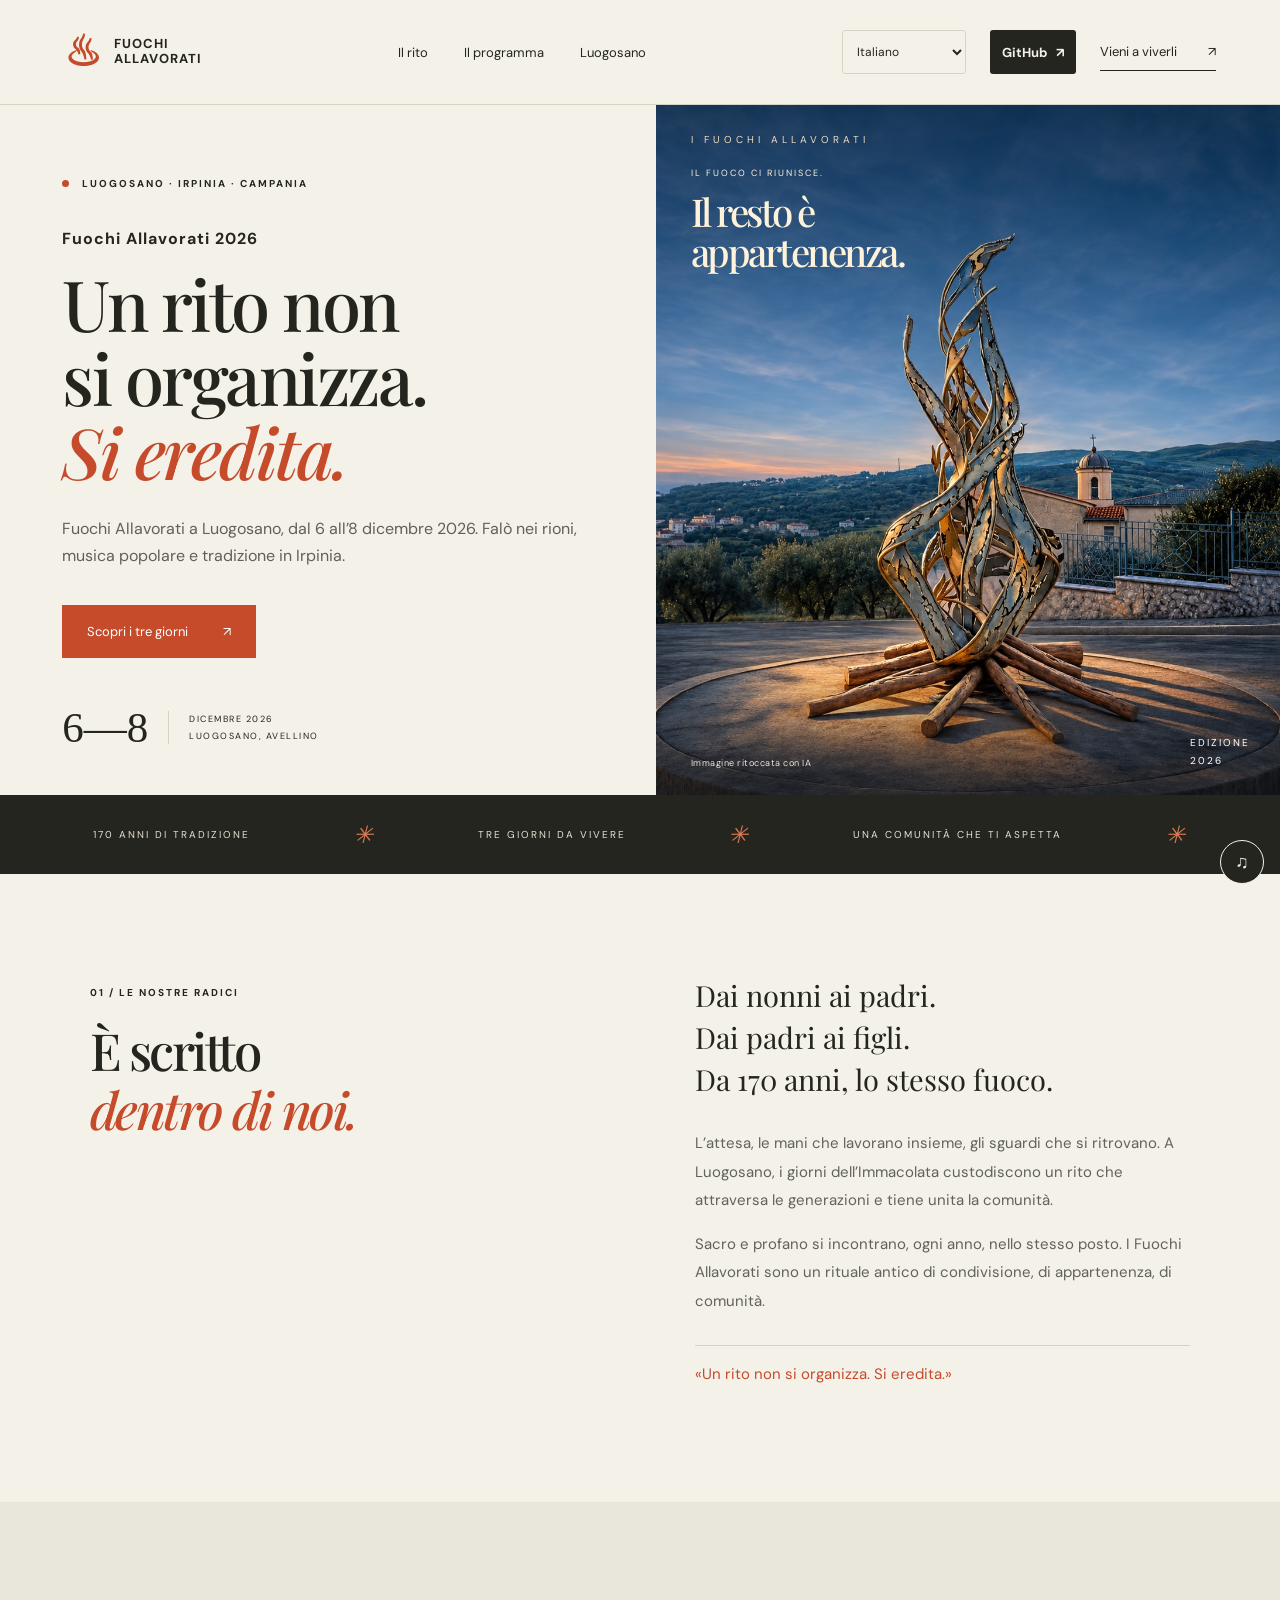
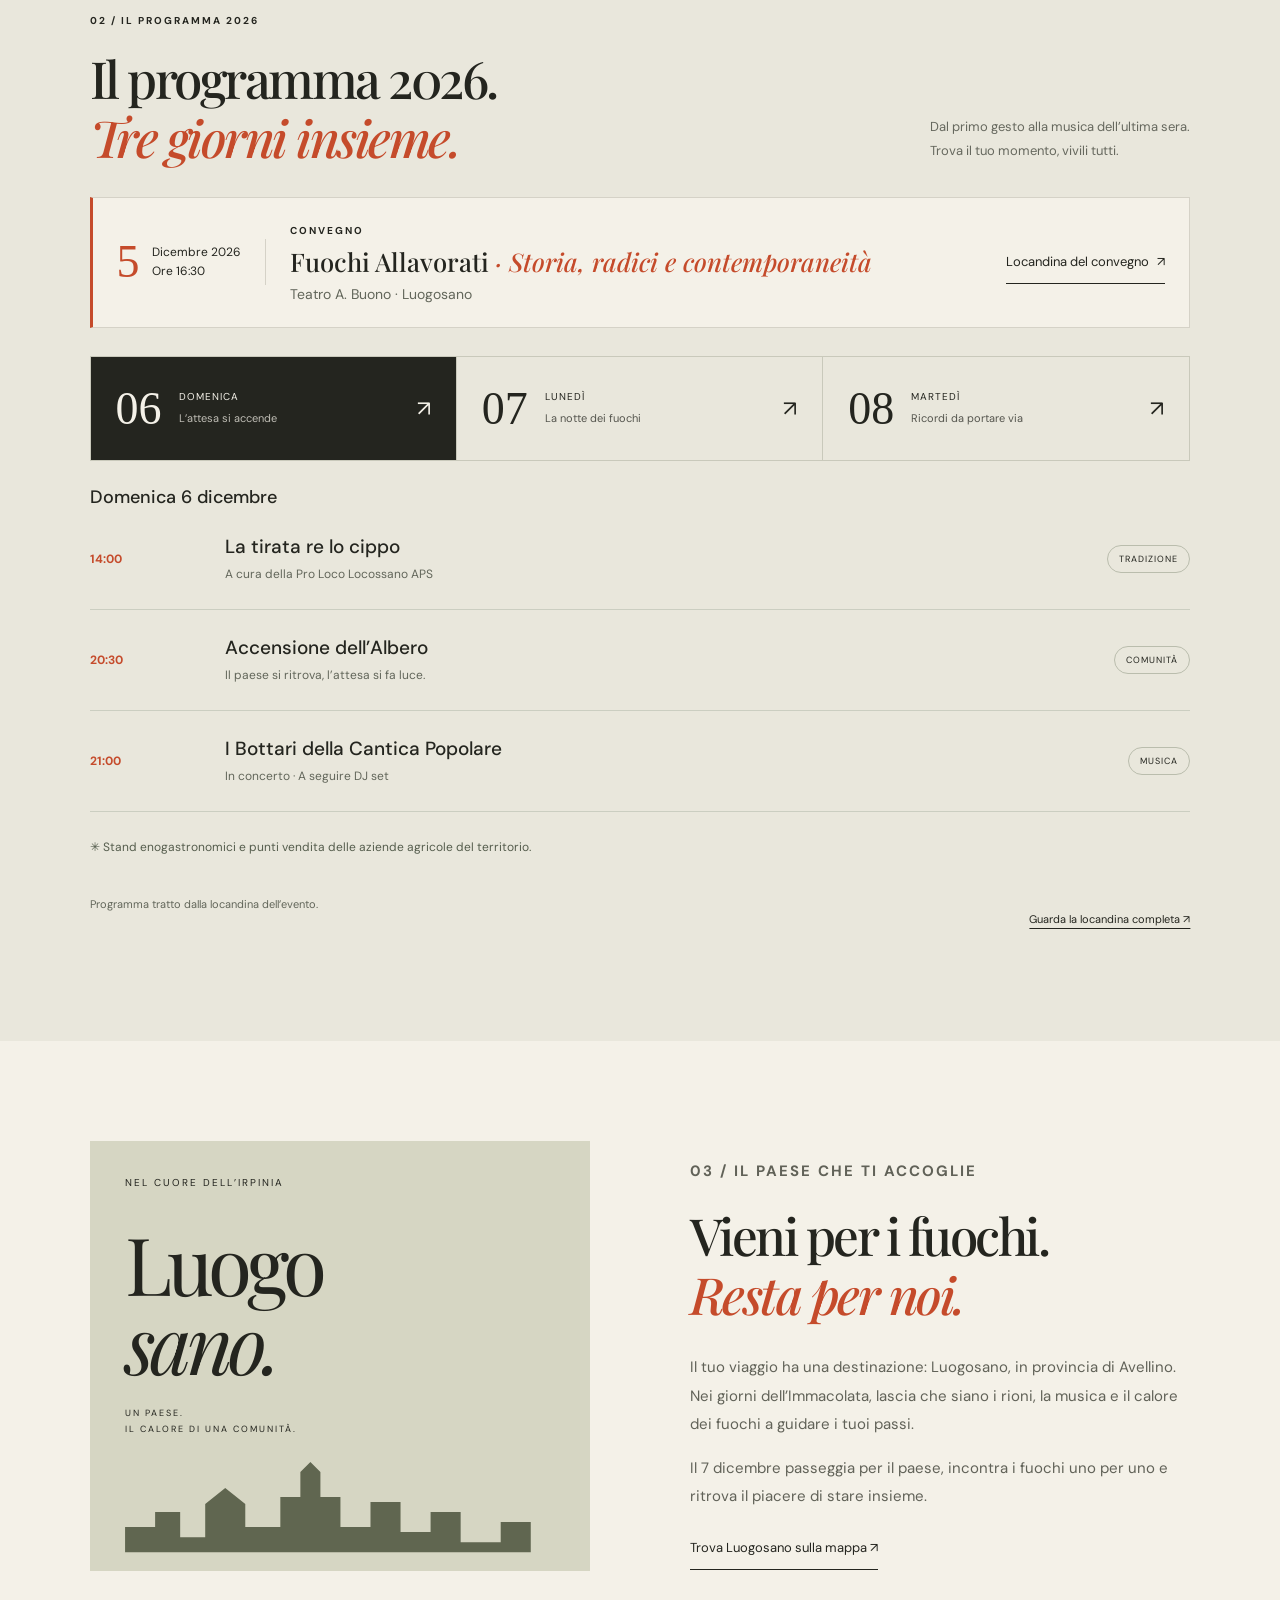
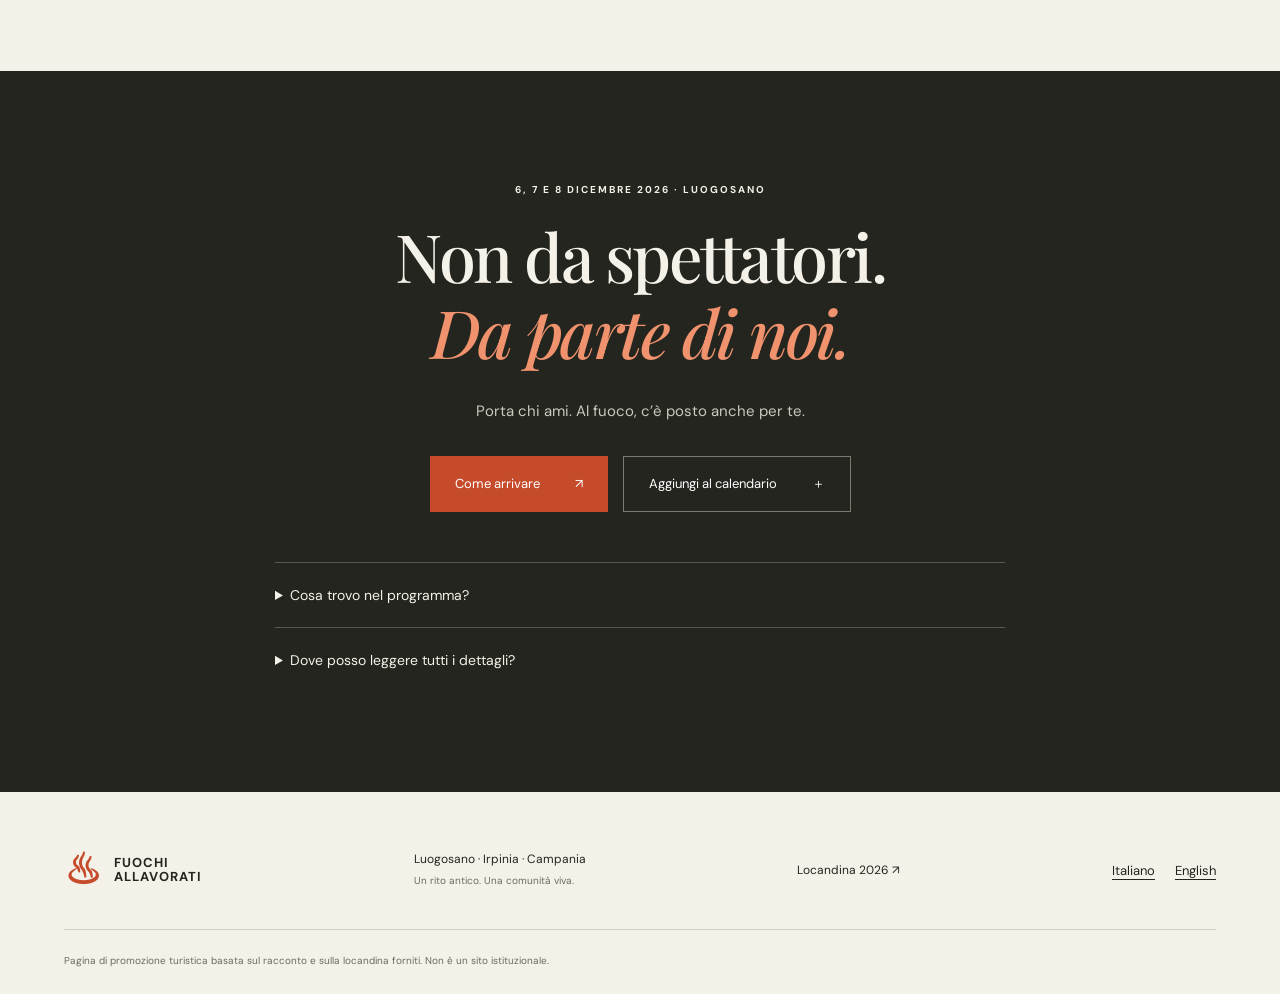
==== commit ac83c948: "add music" ====
--- a/index.html
+++ b/index.html
@@ -93,6 +93,8 @@
 </head>
 <body>
 <a class="skip" href="#programma">Vai al programma</a>
+<audio id="background-music" src="music/fuochiAllavorati.mp3" preload="none"></audio>
+<button class="music-toggle" type="button" aria-label="Musica di sottofondo" aria-controls="background-music" aria-pressed="false" hidden><span aria-hidden="true">♫</span></button>
 <header><a class="brand" href="#" aria-label="Fuochi Allavorati, inizio"><span class="flame">♨</span><span>FUOCHI<br>ALLAVORATI</span></a><nav aria-label="Navigazione principale"><a href="#rito">Il rito</a><a href="#programma">Il programma</a><a href="#luogosano">Luogosano</a></nav><div class="header-actions"><label class="language-label"><span class="sr-only">Lingua del sito</span><select id="language" aria-label="Lingua del sito"><option value="auto">Automatico</option><option value="it" lang="it">Italiano</option><option value="en" lang="en">English</option></select></label><a class="repository-link" href="https://github.com/carminedigre/fuochi-allavorati" target="_blank" rel="noopener">GitHub <span aria-hidden="true">↗</span></a><a class="nav-cta" href="#visita">Vieni a viverli <span>↗</span></a></div></header>
 <main>
 <section class="hero">
--- a/style.css
+++ b/style.css
@@ -42,6 +42,27 @@
   font-weight: 700;
 }
 .repository-link:hover { background: #3f4137; }
+
+.music-toggle {
+  position: fixed;
+  z-index: 5;
+  right: max(16px, env(safe-area-inset-right));
+  bottom: max(16px, env(safe-area-inset-bottom));
+  display: grid;
+  place-items: center;
+  width: 44px;
+  height: 44px;
+  padding: 0;
+  border: 1px solid var(--paper);
+  border-radius: 50%;
+  background: var(--ink);
+  color: var(--paper);
+  font-size: 18px;
+  line-height: 1;
+  cursor: pointer;
+}
+.music-toggle:hover { background: #3f4137; }
+.music-toggle[aria-pressed="true"] { font-size: 12px; }
 @media (max-width: 760px) {
   .header-actions { gap: 8px; }
   .language-label select { padding-right: 16px; }
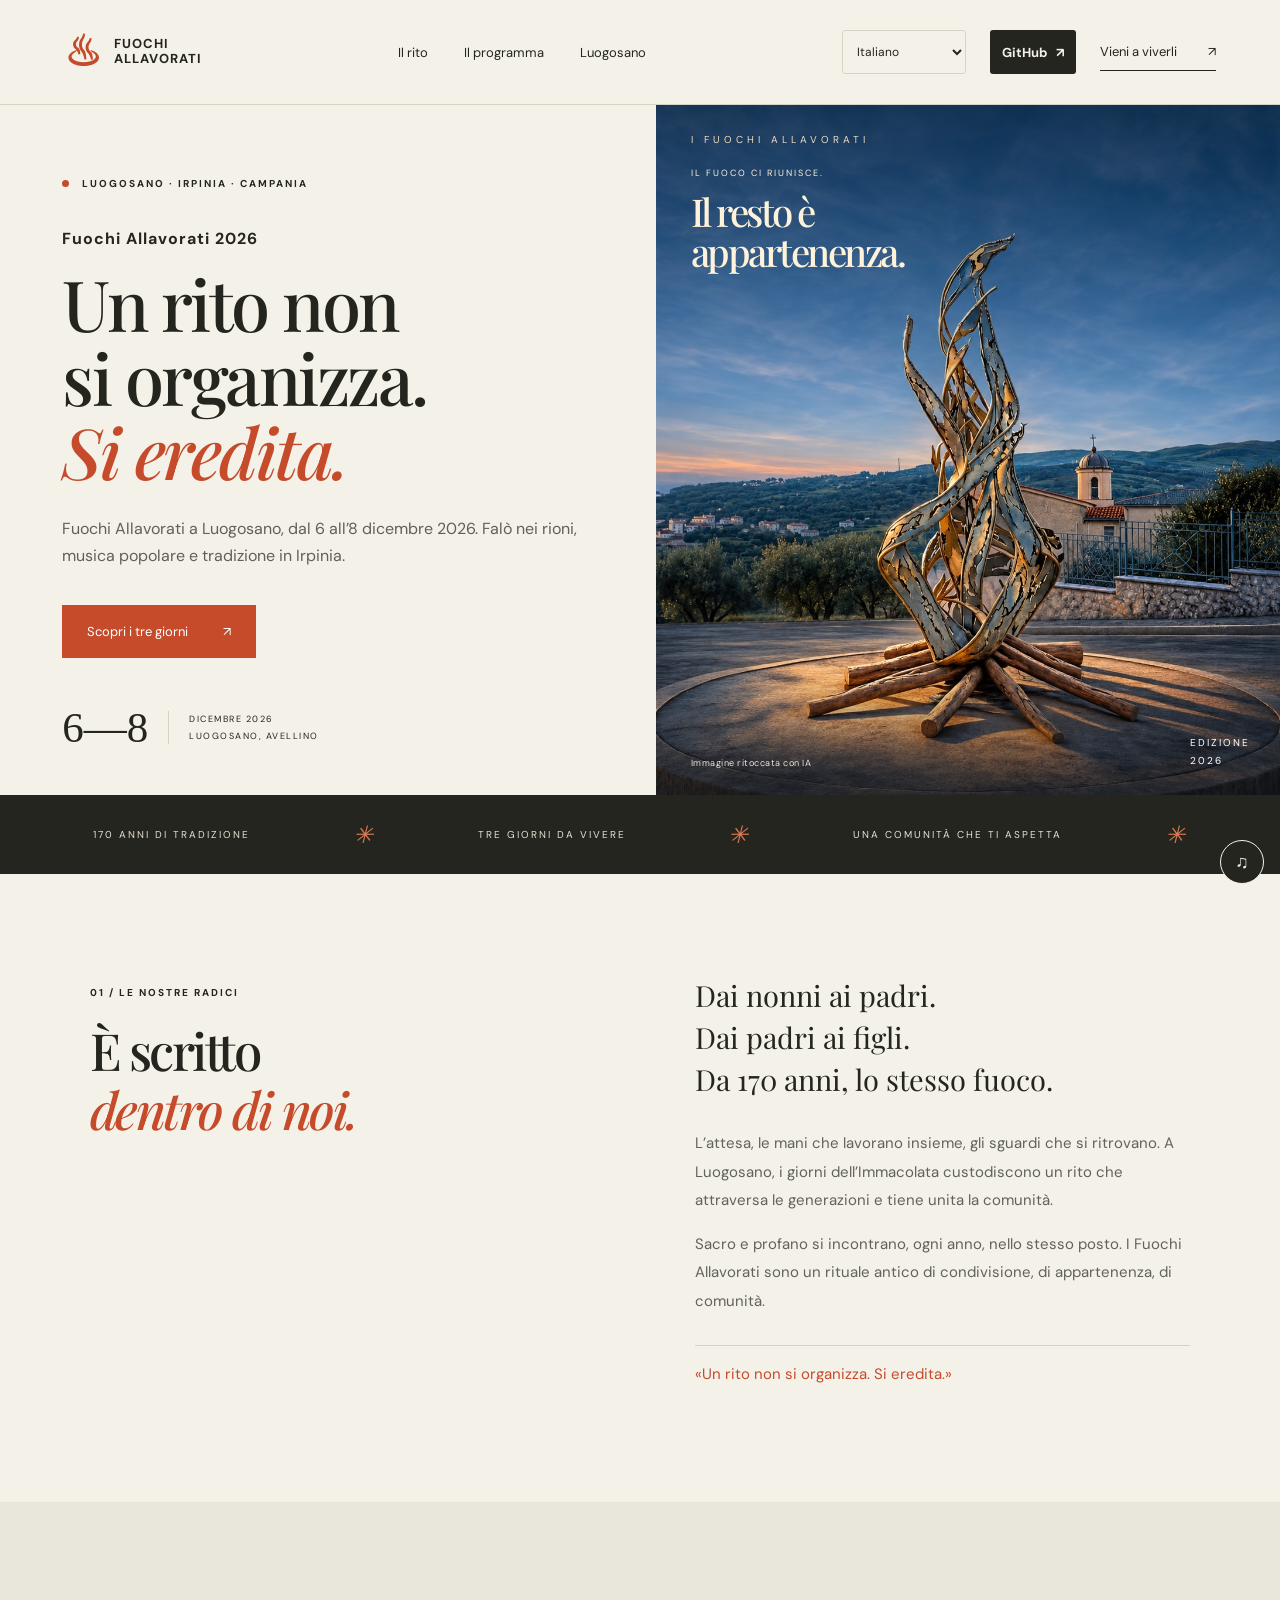
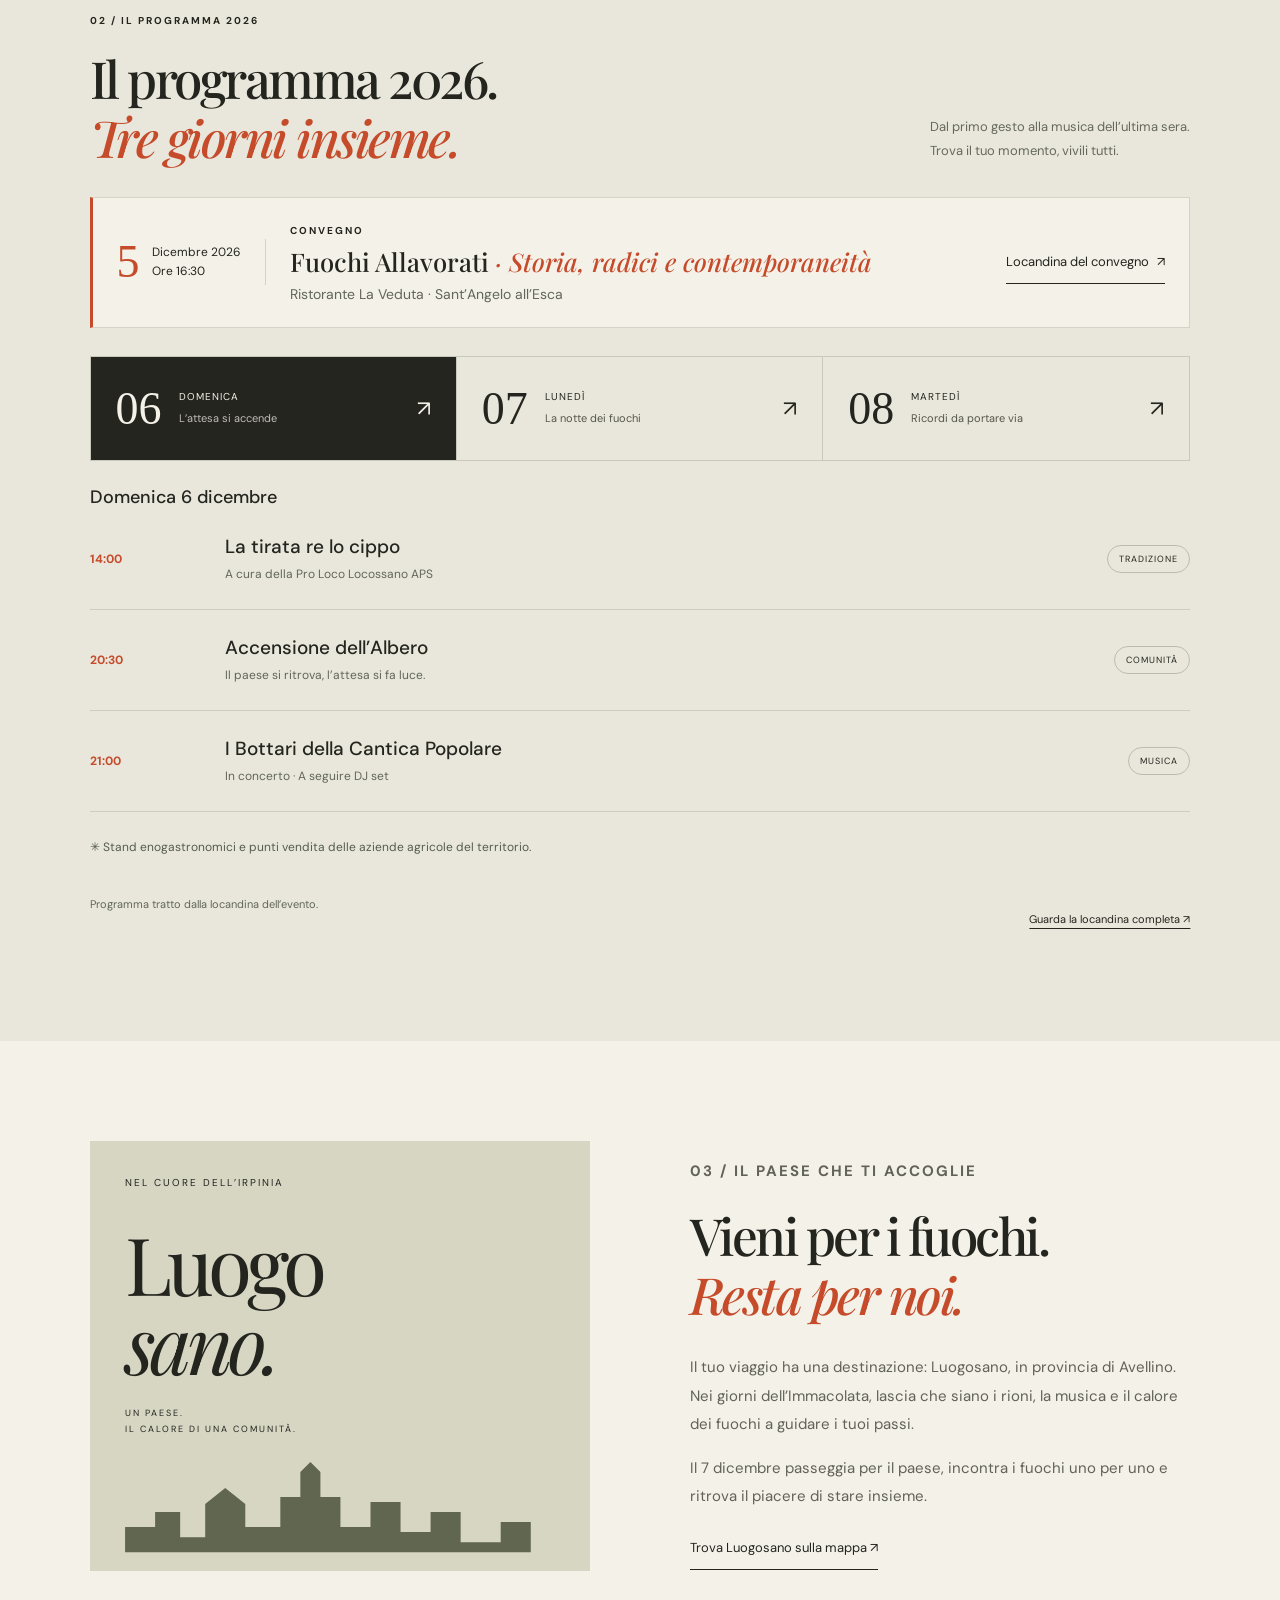
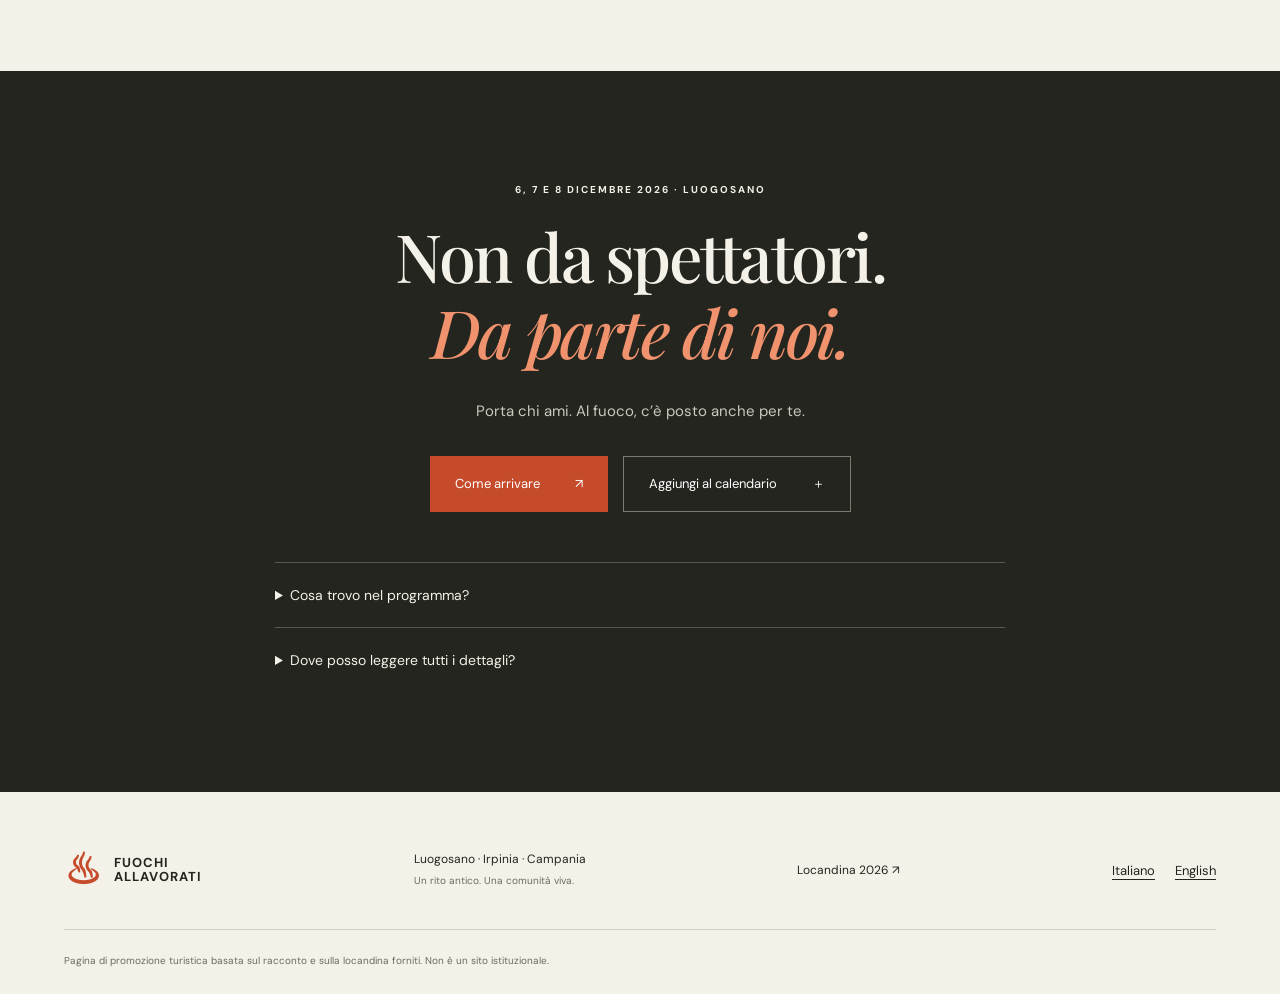
==== commit 280baf02: "modifica location convegno 5 Dicembre" ====
--- a/index.html
+++ b/index.html
@@ -112,7 +112,7 @@
   <div>
     <p class="eyebrow">CONVEGNO</p>
     <h3 id="convegno">Fuochi Allavorati <em>· <span>Storia, radici e contemporaneità</span></em></h3>
-    <p class="conference-venue">Teatro A. Buono · Luogosano</p>
+    <p class="conference-venue">Ristorante La Veduta · Sant’Angelo all’Esca</p>
   </div>
   <a class="text-link" href="convegno.jpg" target="_blank" rel="noopener">Locandina del convegno <span aria-hidden="true">↗</span></a>
 </article>
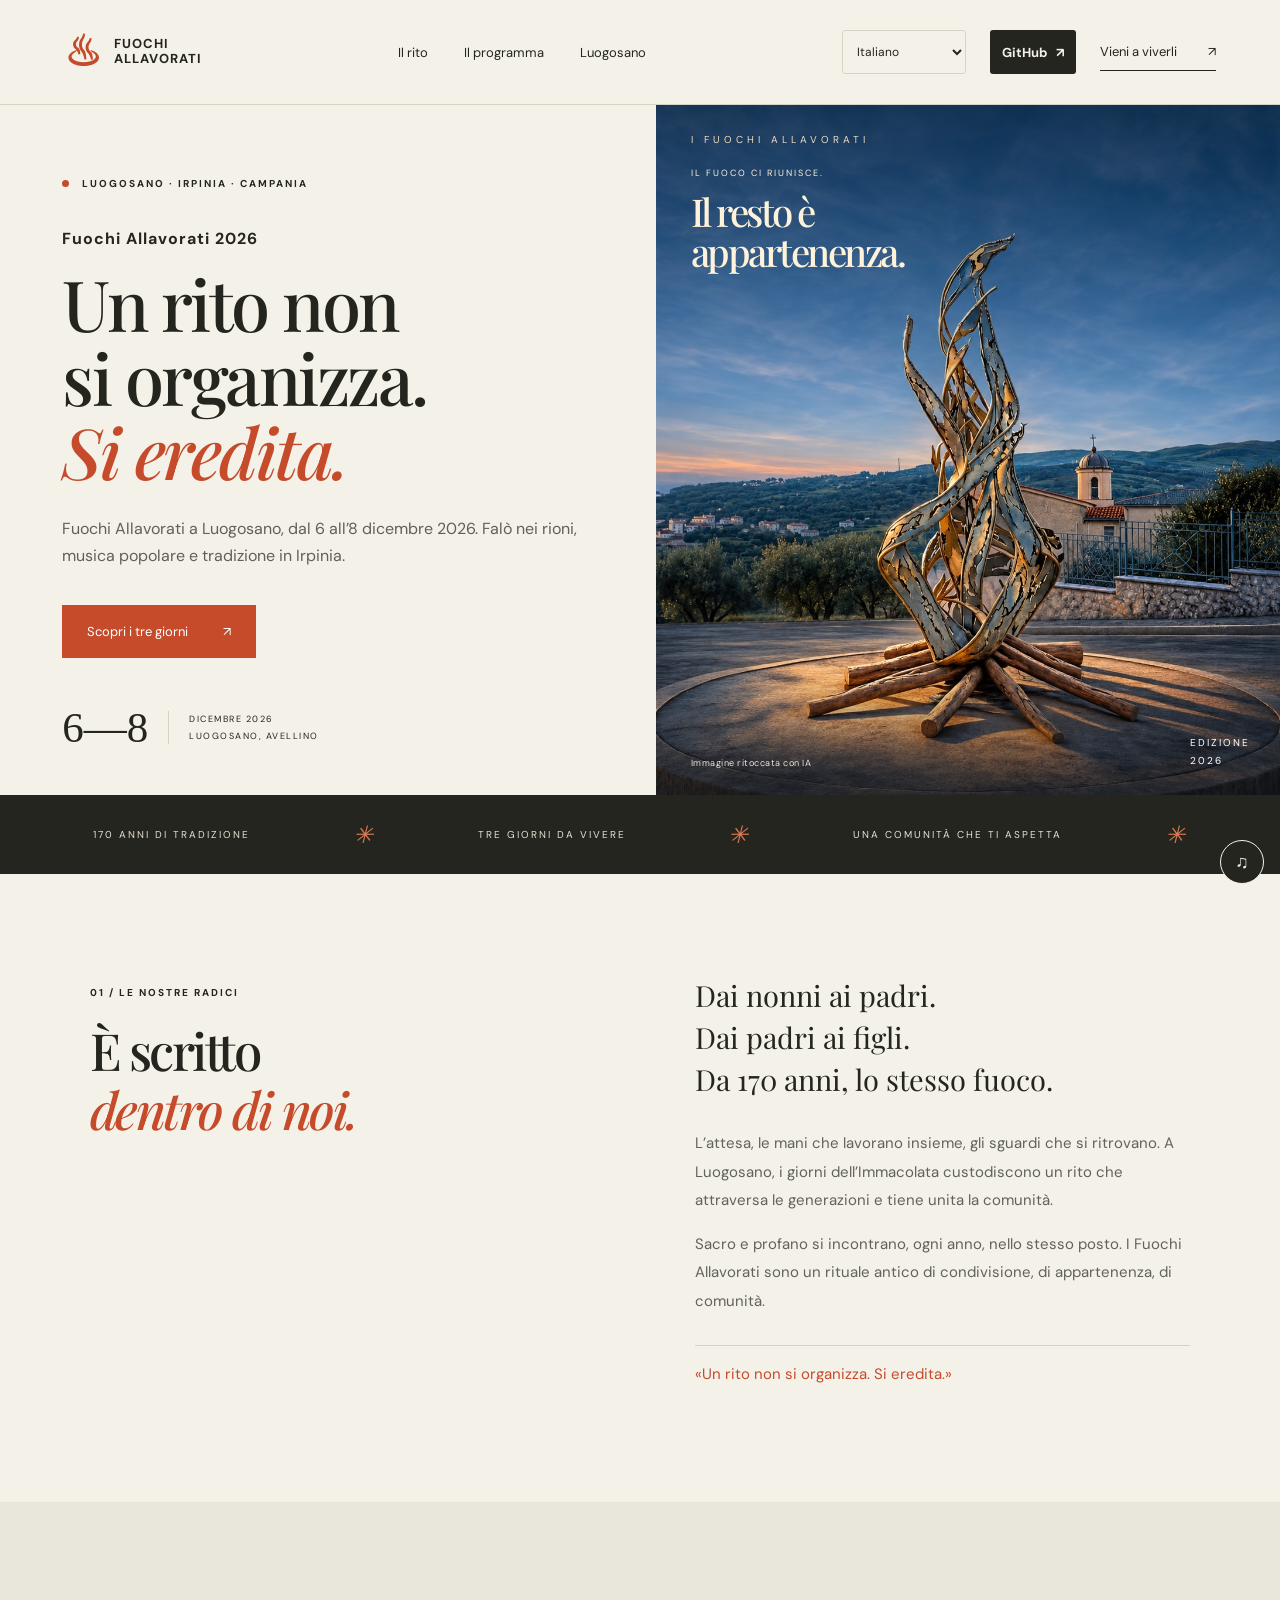
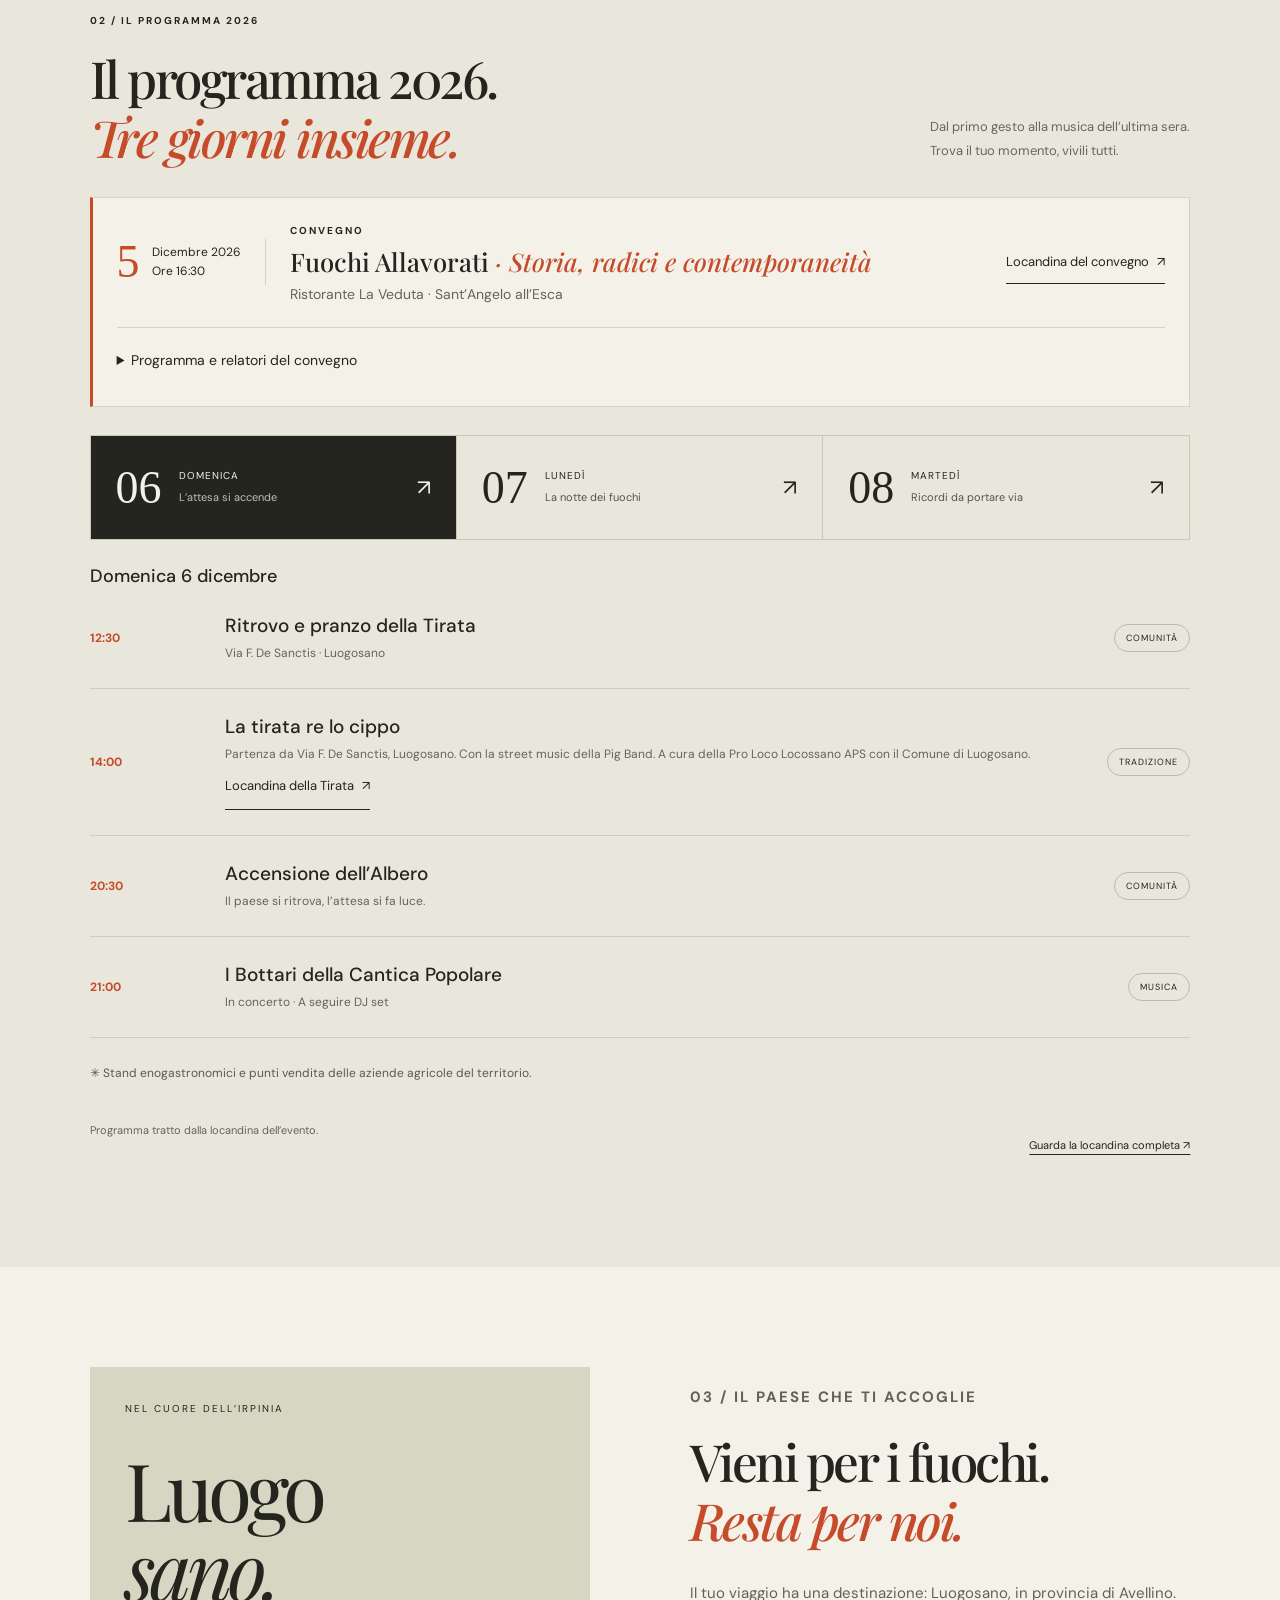
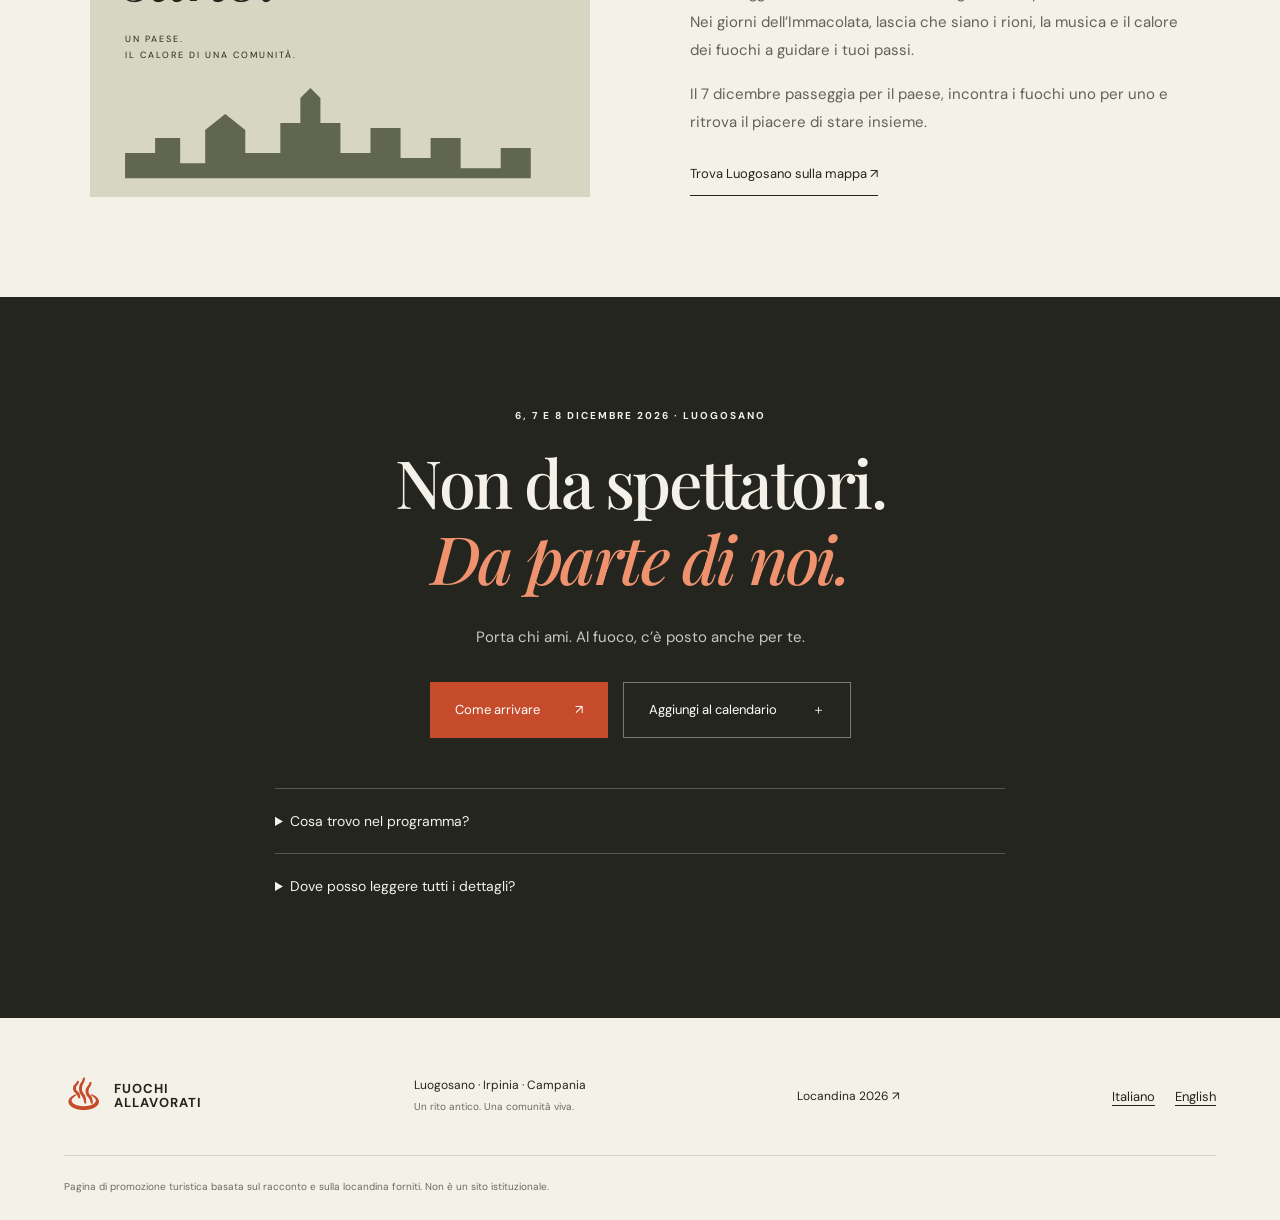
==== commit 491ca320: "aggiunta dettagli conferenza del 6 + dettagli evento tirata del cippo" ====
--- a/index.html
+++ b/index.html
@@ -115,9 +115,24 @@
     <p class="conference-venue">Ristorante La Veduta · Sant’Angelo all’Esca</p>
   </div>
   <a class="text-link" href="convegno.jpg" target="_blank" rel="noopener">Locandina del convegno <span aria-hidden="true">↗</span></a>
+  <details class="conference-programme">
+    <summary>Programma e relatori del convegno</summary>
+    <p>Saluti di benvenuto di Nicoletta Loglisci, presidente della Pro Loco Locossano APS. Presenta e modera il giornalista Enzo Costanza.</p>
+    <p>Saluti istituzionali di Angelo Antonio Di Gregorio, sindaco di Luogosano, e Fausto Picone, presidente della Provincia di Avellino.</p>
+    <h4>Relazioni</h4>
+    <ul>
+      <li><strong>Angelo Antonio Di Gregorio</strong> · Quale cultura per l’identità di un territorio</li>
+      <li><strong>Vincenzo Esposito</strong> · Antropologia e ritualità del fuoco</li>
+      <li><strong>Giovanni Ferrante</strong> · I riti dei fuochi in Irpinia e i Fuochi Allavorati di Luogosano</li>
+    </ul>
+    <p>Intervengono Mariacarmela Serluca, Teodoro Boccuzzi, Domenico Biancardi, Luigi Barbati e Giuseppe Silvestri.</p>
+  </details>
 </article>
 <div class="tabs" role="tablist" aria-label="Giorni del programma"><button role="tab" aria-selected="true" id="tab-6" aria-controls="day-6" tabindex="0" data-day="6"><b>06</b><span>DOMENICA<br><small>L’attesa si accende</small></span><i>↗</i></button><button role="tab" aria-selected="false" id="tab-7" aria-controls="day-7" tabindex="-1" data-day="7"><b>07</b><span>LUNEDÌ<br><small>La notte dei fuochi</small></span><i>↗</i></button><button role="tab" aria-selected="false" id="tab-8" aria-controls="day-8" tabindex="-1" data-day="8"><b>08</b><span>MARTEDÌ<br><small>Ricordi da portare via</small></span><i>↗</i></button></div>
-<div class="day" id="day-6" role="tabpanel" aria-labelledby="tab-6"><h3 class="day-heading">Domenica 6 dicembre</h3><div class="event"><time>14:00</time><div><h3>La tirata re lo cippo</h3><p>A cura della Pro Loco Locossano APS</p></div><span>TRADIZIONE</span></div><div class="event"><time>20:30</time><div><h3>Accensione dell’Albero</h3><p>Il paese si ritrova, l’attesa si fa luce.</p></div><span>COMUNITÀ</span></div><div class="event"><time>21:00</time><div><h3>I Bottari della Cantica Popolare</h3><p>In concerto · A seguire DJ set</p></div><span>MUSICA</span></div><p class="program-note">✳ Stand enogastronomici e punti vendita delle aziende agricole del territorio.</p></div>
+<div class="day" id="day-6" role="tabpanel" aria-labelledby="tab-6"><h3 class="day-heading">Domenica 6 dicembre</h3>
+<div class="event"><time datetime="2026-12-06T12:30:00+01:00">12:30</time><div><h3>Ritrovo e pranzo della Tirata</h3><p>Via F. De Sanctis · Luogosano</p></div><span>COMUNITÀ</span></div>
+<div class="event"><time datetime="2026-12-06T14:00:00+01:00">14:00</time><div><h3>La tirata re lo cippo</h3><p>Partenza da Via F. De Sanctis, Luogosano. Con la street music della Pig Band. A cura della Pro Loco Locossano APS con il Comune di Luogosano.<br><a class="text-link" href="tirata.jpg" target="_blank" rel="noopener">Locandina della Tirata <span aria-hidden="true">↗</span></a></p></div><span>TRADIZIONE</span></div>
+<div class="event"><time>20:30</time><div><h3>Accensione dell’Albero</h3><p>Il paese si ritrova, l’attesa si fa luce.</p></div><span>COMUNITÀ</span></div><div class="event"><time>21:00</time><div><h3>I Bottari della Cantica Popolare</h3><p>In concerto · A seguire DJ set</p></div><span>MUSICA</span></div><p class="program-note">✳ Stand enogastronomici e punti vendita delle aziende agricole del territorio.</p></div>
 <div class="day" id="day-7" role="tabpanel" aria-labelledby="tab-7"><h3 class="day-heading">Lunedì 7 dicembre</h3><div class="event"><time>LA SERA</time><div><h3>La notte dei fuochi</h3><p>Per tutta la serata fuochi accesi nei rioni. Passeggia per il paese e scoprili, uno per uno.</p></div><span>IL RITO</span></div><div class="event"><time>ITINERANTE</time><div><h3>La musica incontra il fuoco</h3><p>Due gruppi di musica popolare itinerante tra i fuochi.</p></div><span>MUSICA</span></div></div>
 <div class="day" id="day-8" role="tabpanel" aria-labelledby="tab-8"><h3 class="day-heading">Martedì 8 dicembre</h3><div class="event"><time>NELLA GIORNATA</time><div><h3>Contest fotografico sui Fuochi Allavorati</h3><p>A cura della Pro Loco Luogosano APS · Orario non indicato in locandina.</p></div><span>FOTOGRAFIA</span></div><div class="event"><time>18:30</time><div><h3>Musica live</h3><p>Piazza A. De Gasperi</p></div><span>MUSICA</span></div></div>
 <div class="program-bottom"><span>Programma tratto dalla locandina dell’evento.</span><a href="fuochi.jpg" target="_blank" rel="noopener">Guarda la locandina completa ↗</a></div></section>
--- a/style.css
+++ b/style.css
@@ -110,6 +110,21 @@
   font-size: 14px;
 }
 .conference .text-link { gap: 8px; justify-self: start; }
+.conference-programme {
+  grid-column: 1 / -1;
+  width: 100%;
+  max-width: none;
+  border-top-color: var(--line);
+  padding-bottom: 0;
+}
+.conference-programme p, .conference-programme ul {
+  color: #505348;
+  font-size: 14px;
+  line-height: 1.65;
+}
+.conference-programme h4 { margin-bottom: 8px; }
+.conference-programme ul { margin-top: 0; padding-left: 20px; }
+.event .text-link { gap: 8px; color: var(--ink); }
 @media (max-width: 760px) {
   .conference {
     grid-template-columns: minmax(0, 1fr);
